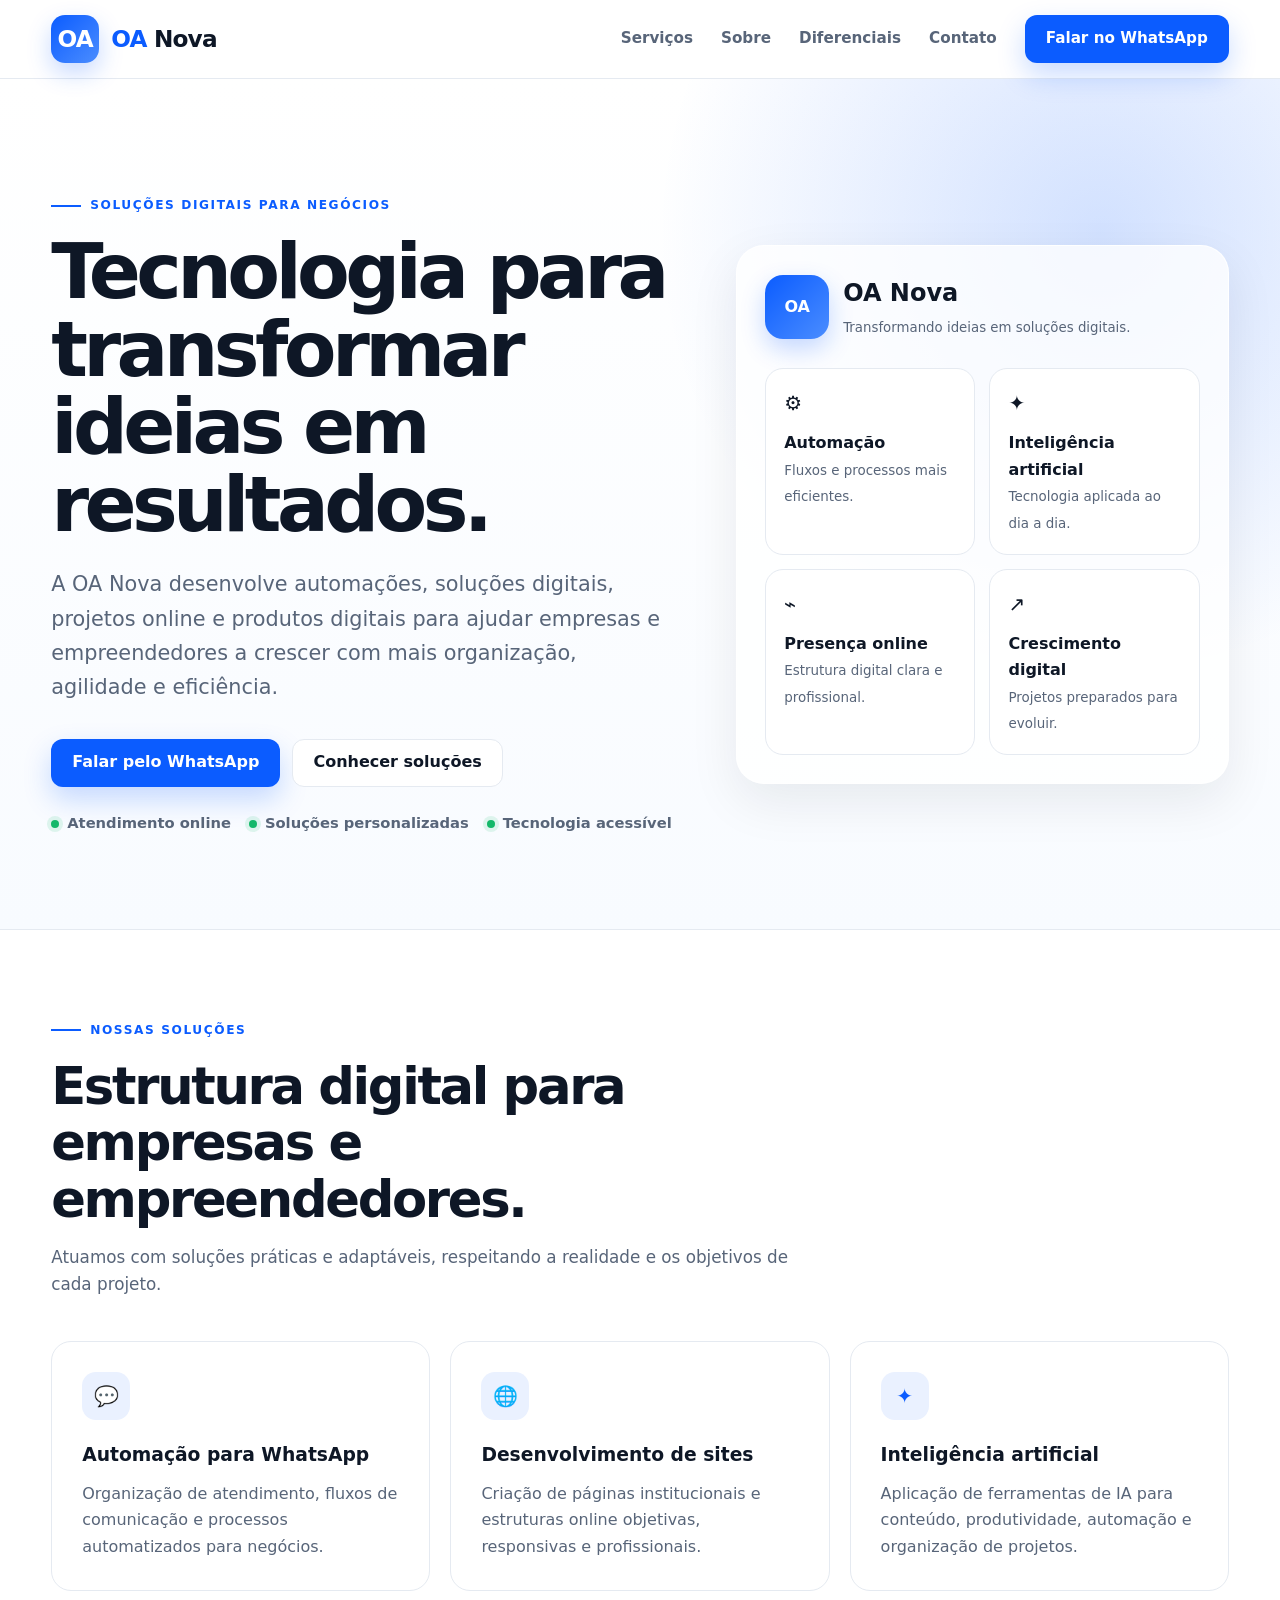
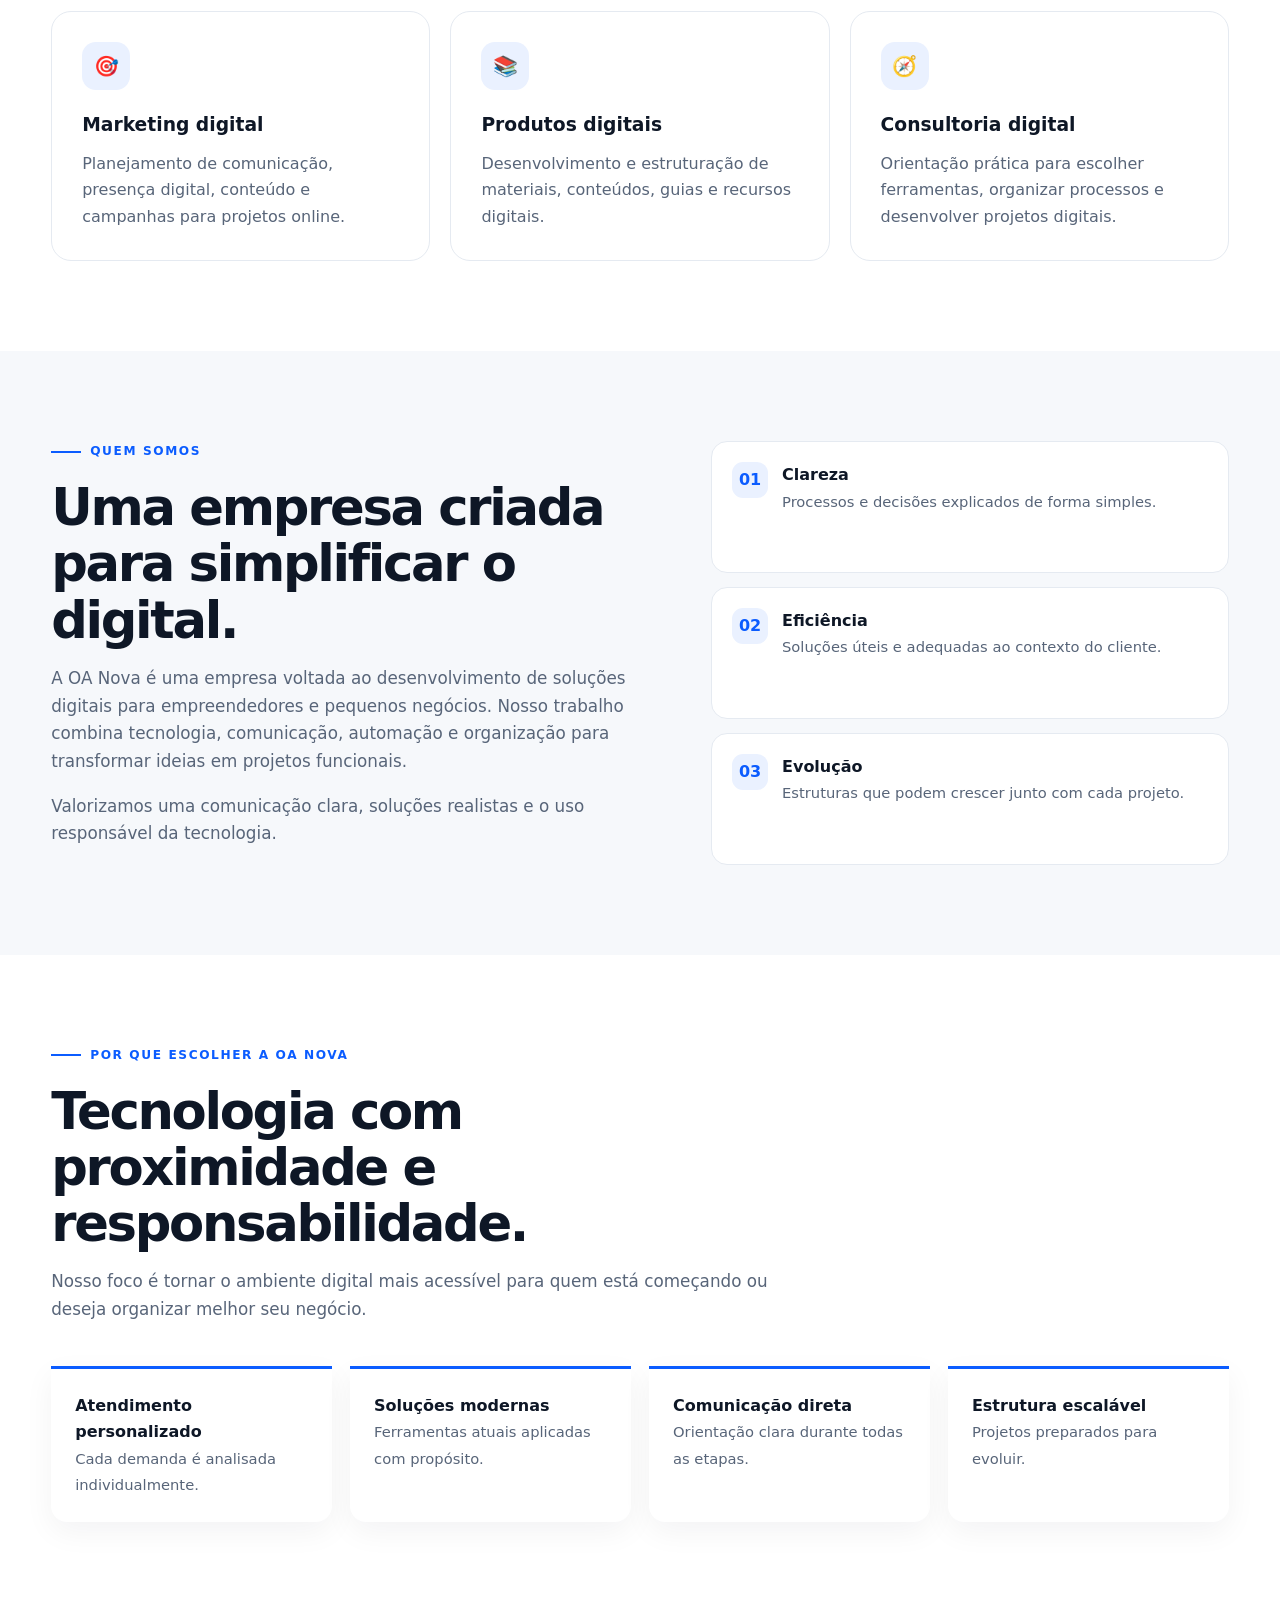
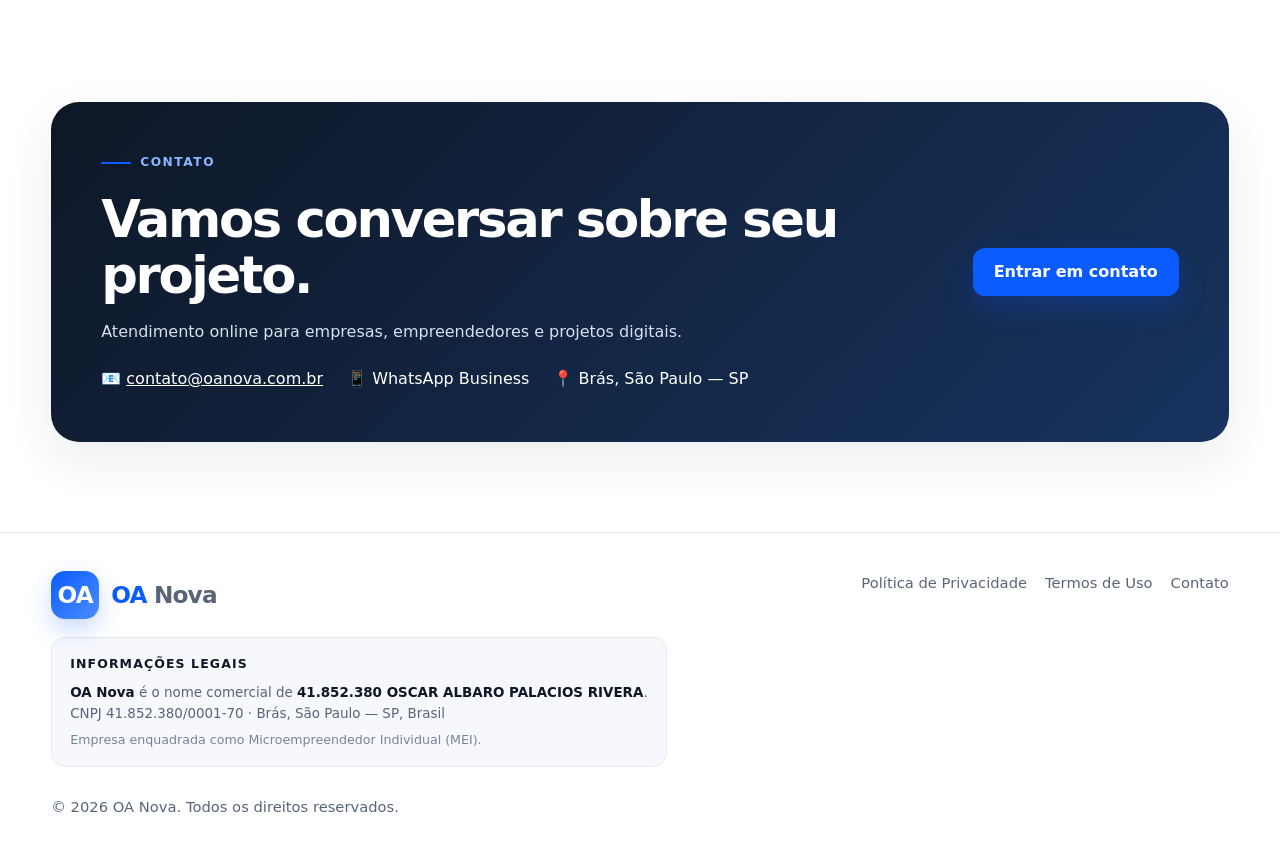
==== index.html @ fd8dcbb2 "Atualização do site OA Nova v2.1" ====
<!DOCTYPE html>
<html lang="pt-BR">
<head>
<meta charset="UTF-8">
<meta name="viewport" content="width=device-width, initial-scale=1.0">
<meta name="description" content="OA Nova — automação, inteligência artificial, marketing e soluções digitais para empresas e empreendedores.">
<title>OA Nova | Soluções Digitais</title>
<style>
:root{--blue:#0b5cff;--blue2:#4b8dff;--ink:#0e1726;--muted:#586579;--line:#e5eaf1;--soft:#f6f8fb;--white:#fff;--max:1180px;--shadow:0 18px 50px rgba(14,23,38,.08)}
*{box-sizing:border-box}html{scroll-behavior:smooth}body{margin:0;font-family:Inter,system-ui,-apple-system,"Segoe UI",sans-serif;color:var(--ink);line-height:1.65;background:#fff}a{color:inherit}.container{width:min(92%,var(--max));margin:auto}
header{position:sticky;top:0;z-index:50;background:rgba(255,255,255,.94);backdrop-filter:blur(14px);border-bottom:1px solid var(--line)}nav{min-height:78px;display:flex;align-items:center;justify-content:space-between;gap:24px}
.brand{display:flex;align-items:center;gap:12px;text-decoration:none;font-weight:850;font-size:1.45rem;letter-spacing:-.035em}.mark{width:48px;height:48px;border-radius:14px;display:grid;place-items:center;background:linear-gradient(135deg,var(--blue),var(--blue2));color:#fff;font-weight:900;box-shadow:0 10px 24px rgba(11,92,255,.23)}.brand b{color:var(--blue)}
.nav{display:flex;align-items:center;gap:28px}.nav a{text-decoration:none;color:var(--muted);font-weight:700;font-size:.95rem}.nav a:hover{color:var(--blue)}
.btn{display:inline-flex;align-items:center;justify-content:center;min-height:48px;padding:0 20px;border-radius:12px;text-decoration:none;font-weight:800;transition:.2s;border:1px solid transparent}.primary{background:var(--blue);color:#fff!important;box-shadow:0 12px 28px rgba(11,92,255,.22)}.primary:hover{transform:translateY(-2px);background:#073b9a}.secondary{border-color:var(--line);background:#fff}.secondary:hover{transform:translateY(-2px);box-shadow:0 10px 25px rgba(14,23,38,.06)}
.hero{padding:116px 0 94px;background:radial-gradient(circle at 86% 18%,rgba(11,92,255,.18),transparent 34%),linear-gradient(180deg,#fff,#f8fbff);border-bottom:1px solid var(--line)}.hero-grid{display:grid;grid-template-columns:1.12fr .88fr;gap:58px;align-items:center}.eyebrow{color:var(--blue);font-weight:900;text-transform:uppercase;letter-spacing:.13em;font-size:.76rem;margin-bottom:18px}.eyebrow:before{content:"";display:inline-block;width:30px;height:2px;background:var(--blue);vertical-align:middle;margin-right:9px}
h1{font-size:clamp(2.8rem,6vw,5.25rem);line-height:1.01;letter-spacing:-.06em;margin:0 0 24px}.lead{font-size:clamp(1.08rem,2vw,1.3rem);color:var(--muted);margin:0 0 34px}.actions{display:flex;gap:12px;flex-wrap:wrap}.trust{display:flex;gap:18px;flex-wrap:wrap;margin-top:24px;color:var(--muted);font-weight:700;font-size:.92rem}.trust span:before{content:"";display:inline-block;width:8px;height:8px;border-radius:50%;background:#14b86a;margin-right:8px;box-shadow:0 0 0 4px rgba(20,184,106,.12)}
.panel{border:1px solid rgba(255,255,255,.9);border-radius:28px;padding:28px;background:rgba(255,255,255,.78);box-shadow:var(--shadow)}.panel-head{display:flex;align-items:center;gap:14px;margin-bottom:28px}.panel-head .mark{width:64px;height:64px;border-radius:18px}.panel-head strong{font-size:1.5rem;display:block}.panel-head small{color:var(--muted)}.mini{display:grid;grid-template-columns:1fr 1fr;gap:14px}.mini div{border:1px solid var(--line);border-radius:18px;padding:18px;background:#fff}.mini i{font-style:normal;font-size:1.25rem}.mini strong{display:block;margin-top:10px}.mini span{color:var(--muted);font-size:.84rem}
section{padding:90px 0}.soft{background:var(--soft)}.section-head{max-width:760px;margin-bottom:42px}h2{font-size:clamp(2.1rem,4vw,3.25rem);line-height:1.1;letter-spacing:-.045em;margin:0 0 16px}.section-head p,.copy p{color:var(--muted);font-size:1.05rem}
.grid{display:grid;grid-template-columns:repeat(3,1fr);gap:20px}.card{padding:30px;border:1px solid var(--line);border-radius:20px;background:#fff;transition:.25s;min-height:225px}.card:hover{transform:translateY(-5px);box-shadow:var(--shadow)}.icon{width:48px;height:48px;border-radius:14px;display:grid;place-items:center;background:#eaf1ff;color:var(--blue);font-size:1.25rem;margin-bottom:20px}.card h3{margin:0 0 10px}.card p{margin:0;color:var(--muted)}
.about{display:grid;grid-template-columns:1.08fr .92fr;gap:52px}.values{display:grid;gap:14px}.value{display:flex;gap:14px;padding:20px;border:1px solid var(--line);border-radius:16px;background:#fff}.num{width:36px;height:36px;display:grid;place-items:center;border-radius:11px;background:#eaf1ff;color:var(--blue);font-weight:900}.value span{color:var(--muted);font-size:.92rem}
.why{display:grid;grid-template-columns:repeat(4,1fr);gap:18px}.why div{border-top:3px solid var(--blue);padding:24px;background:#fff;border-radius:0 0 16px 16px;box-shadow:0 10px 30px rgba(14,23,38,.05)}.why span{color:var(--muted);font-size:.92rem}
.contact{background:linear-gradient(135deg,#0e1726,#17335f);color:#fff;border-radius:28px;padding:50px;display:grid;grid-template-columns:1fr auto;gap:28px;align-items:center;box-shadow:var(--shadow)}.contact p{color:#d7e0ee}.meta{display:flex;gap:16px 24px;flex-wrap:wrap;margin-top:20px}.meta a{color:#fff}
footer{border-top:1px solid var(--line);padding:38px 0;color:var(--muted);font-size:.92rem}.foot{display:flex;justify-content:space-between;gap:28px}.legal-card{margin-top:18px;padding:16px 18px;border:1px solid var(--line);border-radius:14px;background:var(--soft);max-width:620px}.legal-title{display:block;color:var(--ink);font-size:.78rem;font-weight:900;text-transform:uppercase;letter-spacing:.09em;margin-bottom:7px}.legal-line{color:var(--muted);font-size:.84rem;line-height:1.6}.legal-line strong{color:var(--ink);font-weight:750}.legal-note{display:block;margin-top:5px;color:#778397;font-size:.79rem}.links{display:flex;gap:18px;flex-wrap:wrap}.links a{text-decoration:none}.links a:hover{color:var(--blue)}
@media(max-width:980px){.hero-grid,.about,.contact{grid-template-columns:1fr}.grid{grid-template-columns:repeat(2,1fr)}.why{grid-template-columns:repeat(2,1fr)}}@media(max-width:720px){nav{min-height:70px}.brand{font-size:1.25rem}.mark{width:43px;height:43px}.nav a:not(.btn){display:none}.hero{padding:84px 0 68px}.grid,.why,.mini{grid-template-columns:1fr}.contact{padding:34px 24px}.contact .btn{width:100%}.foot{flex-direction:column}section{padding:70px 0}}
</style>
</head>
<body>
<header><div class="container"><nav>
<a class="brand" href="#inicio"><span class="mark">OA</span><span><b>OA</b> Nova</span></a>
<div class="nav"><a href="#servicos">Serviços</a><a href="#sobre">Sobre</a><a href="#diferenciais">Diferenciais</a><a href="#contato">Contato</a><a class="btn primary" href="https://wa.me/5511958329165" target="_blank">Falar no WhatsApp</a></div>
</nav></div></header>
<main>
<section class="hero" id="inicio"><div class="container hero-grid">
<div><div class="eyebrow">Soluções digitais para negócios</div><h1>Tecnologia para transformar ideias em resultados.</h1><p class="lead">A OA Nova desenvolve automações, soluções digitais, projetos online e produtos digitais para ajudar empresas e empreendedores a crescer com mais organização, agilidade e eficiência.</p><div class="actions"><a class="btn primary" href="https://wa.me/5511958329165" target="_blank">Falar pelo WhatsApp</a><a class="btn secondary" href="#servicos">Conhecer soluções</a></div><div class="trust"><span>Atendimento online</span><span>Soluções personalizadas</span><span>Tecnologia acessível</span></div></div>
<aside class="panel"><div class="panel-head"><span class="mark">OA</span><div><strong>OA Nova</strong><small>Transformando ideias em soluções digitais.</small></div></div><div class="mini"><div><i>⚙</i><strong>Automação</strong><span>Fluxos e processos mais eficientes.</span></div><div><i>✦</i><strong>Inteligência artificial</strong><span>Tecnologia aplicada ao dia a dia.</span></div><div><i>⌁</i><strong>Presença online</strong><span>Estrutura digital clara e profissional.</span></div><div><i>↗</i><strong>Crescimento digital</strong><span>Projetos preparados para evoluir.</span></div></div></aside>
</div></section>
<section id="servicos"><div class="container"><div class="section-head"><div class="eyebrow">Nossas soluções</div><h2>Estrutura digital para empresas e empreendedores.</h2><p>Atuamos com soluções práticas e adaptáveis, respeitando a realidade e os objetivos de cada projeto.</p></div><div class="grid">
<article class="card"><div class="icon">💬</div><h3>Automação para WhatsApp</h3><p>Organização de atendimento, fluxos de comunicação e processos automatizados para negócios.</p></article>
<article class="card"><div class="icon">🌐</div><h3>Desenvolvimento de sites</h3><p>Criação de páginas institucionais e estruturas online objetivas, responsivas e profissionais.</p></article>
<article class="card"><div class="icon">✦</div><h3>Inteligência artificial</h3><p>Aplicação de ferramentas de IA para conteúdo, produtividade, automação e organização de projetos.</p></article>
<article class="card"><div class="icon">🎯</div><h3>Marketing digital</h3><p>Planejamento de comunicação, presença digital, conteúdo e campanhas para projetos online.</p></article>
<article class="card"><div class="icon">📚</div><h3>Produtos digitais</h3><p>Desenvolvimento e estruturação de materiais, conteúdos, guias e recursos digitais.</p></article>
<article class="card"><div class="icon">🧭</div><h3>Consultoria digital</h3><p>Orientação prática para escolher ferramentas, organizar processos e desenvolver projetos digitais.</p></article>
</div></div></section>
<section class="soft" id="sobre"><div class="container about"><div class="copy"><div class="eyebrow">Quem somos</div><h2>Uma empresa criada para simplificar o digital.</h2><p>A OA Nova é uma empresa voltada ao desenvolvimento de soluções digitais para empreendedores e pequenos negócios. Nosso trabalho combina tecnologia, comunicação, automação e organização para transformar ideias em projetos funcionais.</p><p>Valorizamos uma comunicação clara, soluções realistas e o uso responsável da tecnologia.</p></div><div class="values"><div class="value"><div class="num">01</div><div><strong>Clareza</strong><br><span>Processos e decisões explicados de forma simples.</span></div></div><div class="value"><div class="num">02</div><div><strong>Eficiência</strong><br><span>Soluções úteis e adequadas ao contexto do cliente.</span></div></div><div class="value"><div class="num">03</div><div><strong>Evolução</strong><br><span>Estruturas que podem crescer junto com cada projeto.</span></div></div></div></div></section>
<section id="diferenciais"><div class="container"><div class="section-head"><div class="eyebrow">Por que escolher a OA Nova</div><h2>Tecnologia com proximidade e responsabilidade.</h2><p>Nosso foco é tornar o ambiente digital mais acessível para quem está começando ou deseja organizar melhor seu negócio.</p></div><div class="why"><div><strong>Atendimento personalizado</strong><br><span>Cada demanda é analisada individualmente.</span></div><div><strong>Soluções modernas</strong><br><span>Ferramentas atuais aplicadas com propósito.</span></div><div><strong>Comunicação direta</strong><br><span>Orientação clara durante todas as etapas.</span></div><div><strong>Estrutura escalável</strong><br><span>Projetos preparados para evoluir.</span></div></div></div></section>
<section id="contato"><div class="container"><div class="contact"><div><div class="eyebrow" style="color:#8bb6ff">Contato</div><h2>Vamos conversar sobre seu projeto.</h2><p>Atendimento online para empresas, empreendedores e projetos digitais.</p><div class="meta"><span>📧 <a href="mailto:contato@oanova.com.br">contato@oanova.com.br</a></span><span>📱 WhatsApp Business</span><span>📍 Brás, São Paulo — SP</span></div></div><a class="btn primary" href="https://wa.me/5511958329165" target="_blank">Entrar em contato</a></div></div></section>
</main>
<footer><div class="container"><div class="foot"><div><div class="brand"><span class="mark">OA</span><span><b>OA</b> Nova</span></div><div class="legal-card" aria-label="Informações legais da empresa">
<span class="legal-title">Informações legais</span>
<div class="legal-line"><strong>OA Nova</strong> é o nome comercial de <strong>41.852.380 OSCAR ALBARO PALACIOS RIVERA</strong>.</div>
<div class="legal-line">CNPJ 41.852.380/0001-70 · Brás, São Paulo — SP, Brasil</div>
<span class="legal-note">Empresa enquadrada como Microempreendedor Individual (MEI).</span>
</div></div><div class="links"><a href="privacidade.html">Política de Privacidade</a><a href="termos.html">Termos de Uso</a><a href="mailto:contato@oanova.com.br">Contato</a></div></div><p style="margin:28px 0 0">© <span id="year"></span> OA Nova. Todos os direitos reservados.</p></div></footer>
<script>document.getElementById('year').textContent=new Date().getFullYear();</script>
</body></html>
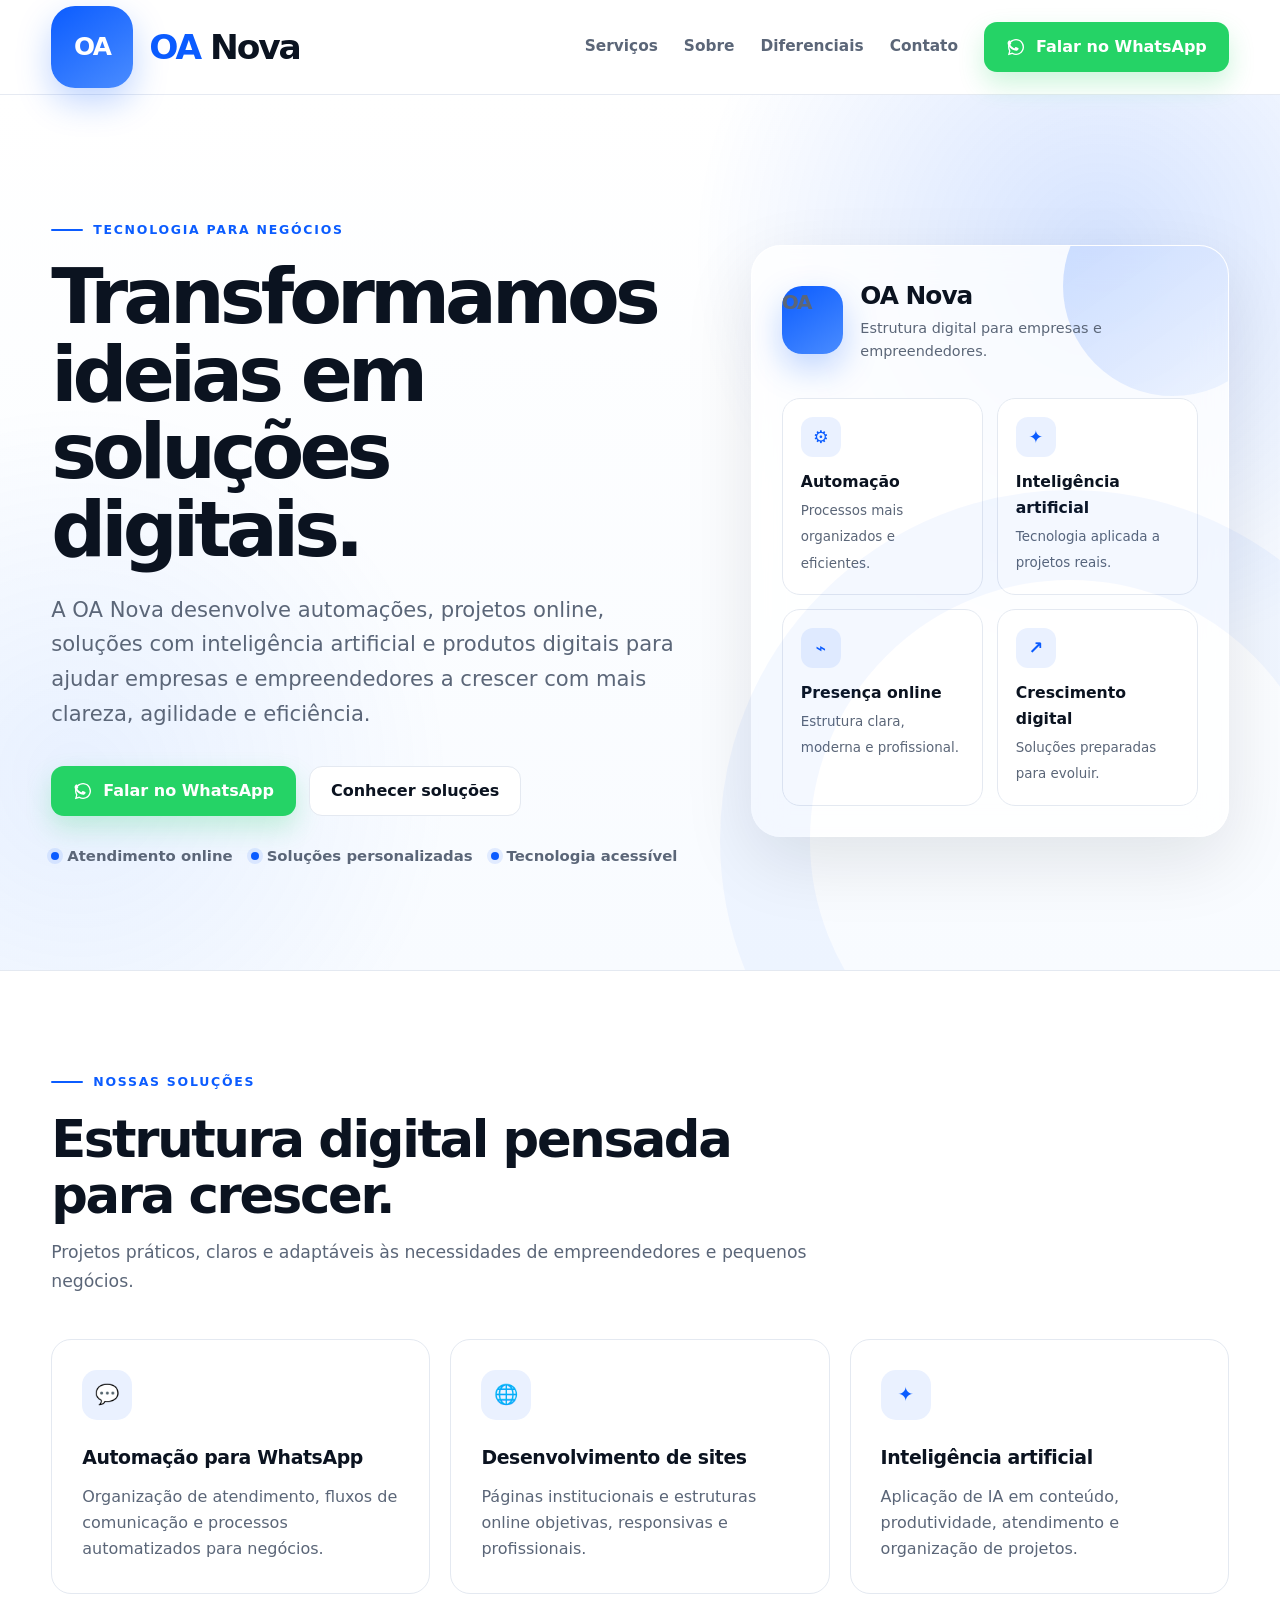
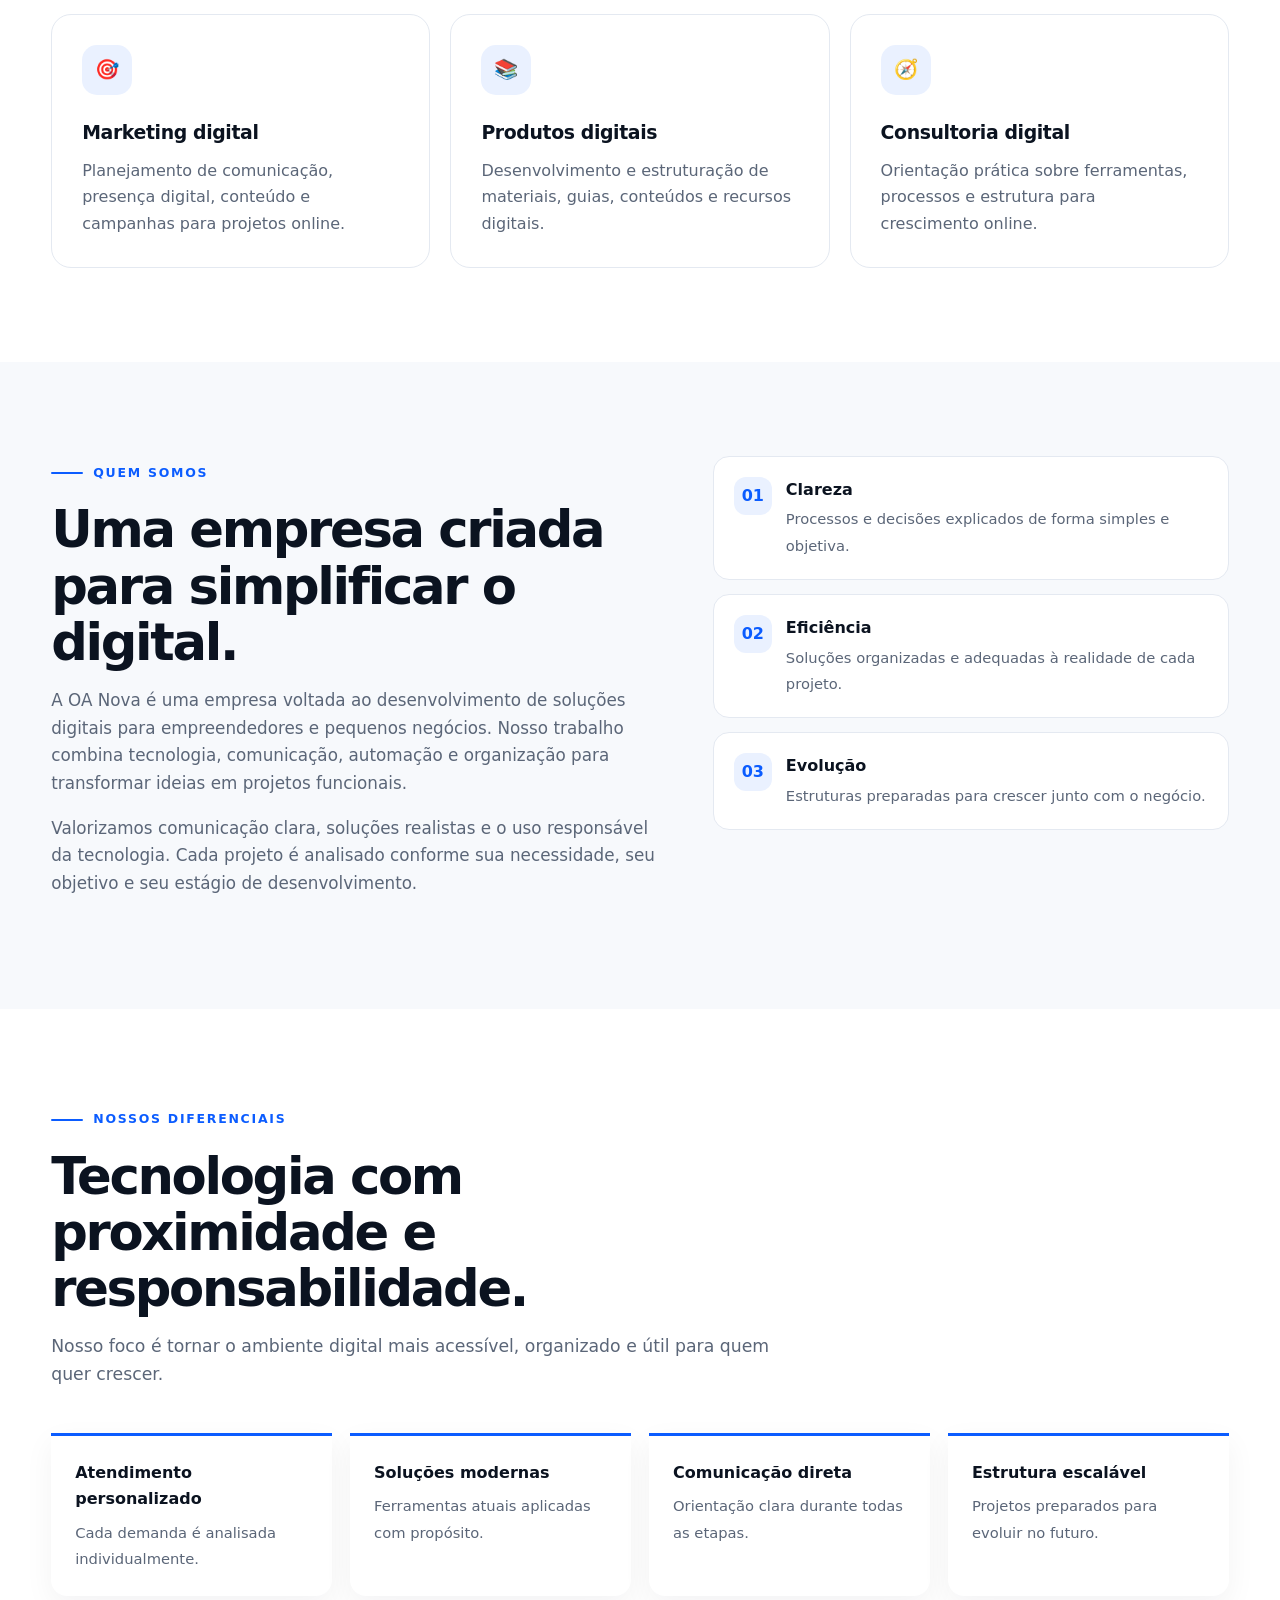
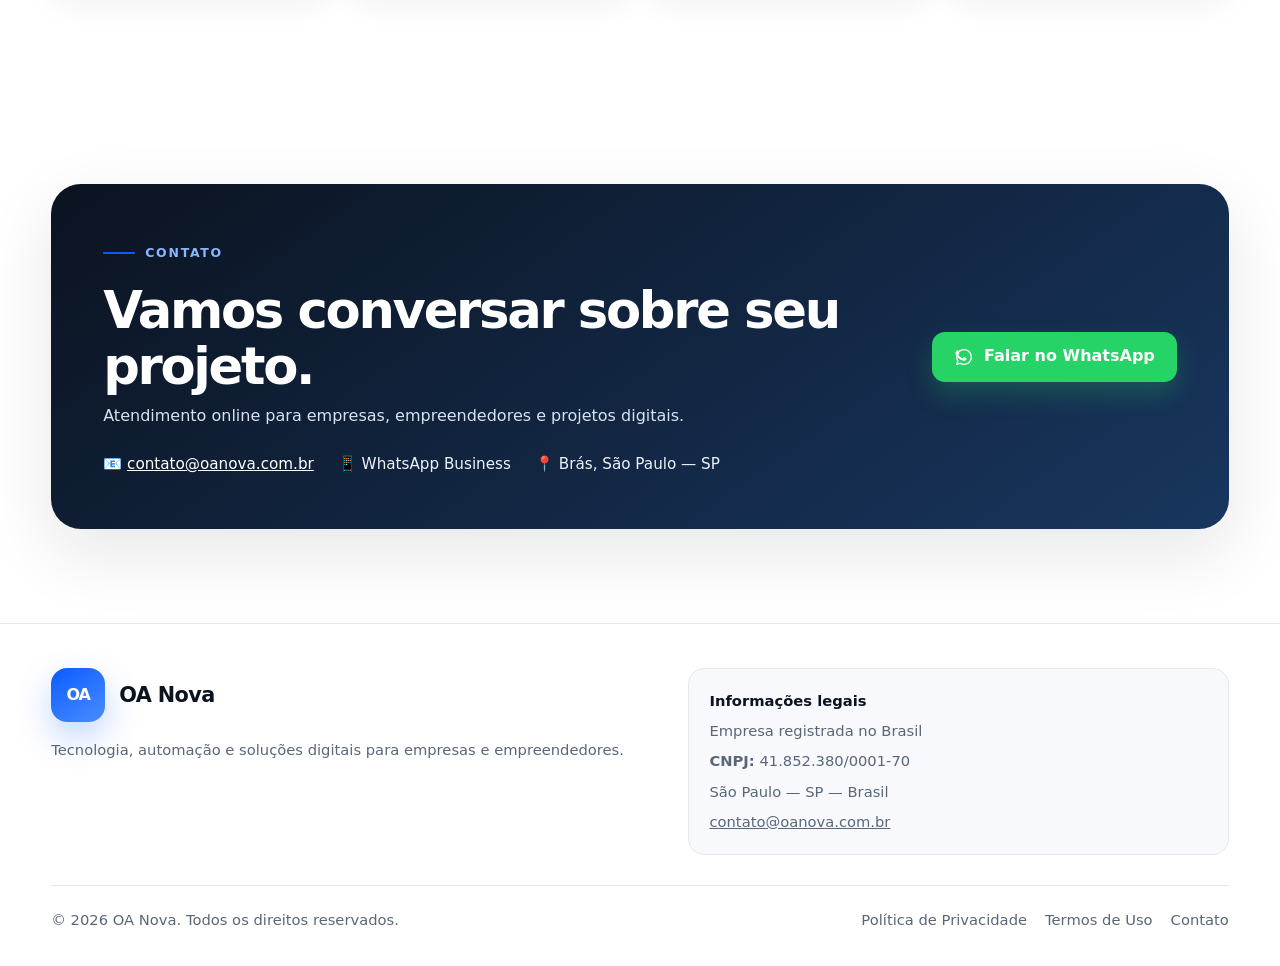
==== commit 3ff2603e: "Atualização OA Nova site v3.1" ====
--- a/index.html
+++ b/index.html
@@ -1,56 +1,858 @@
 <!DOCTYPE html>
 <html lang="pt-BR">
 <head>
-<meta charset="UTF-8">
-<meta name="viewport" content="width=device-width, initial-scale=1.0">
-<meta name="description" content="OA Nova — automação, inteligência artificial, marketing e soluções digitais para empresas e empreendedores.">
-<title>OA Nova | Soluções Digitais</title>
-<style>
-:root{--blue:#0b5cff;--blue2:#4b8dff;--ink:#0e1726;--muted:#586579;--line:#e5eaf1;--soft:#f6f8fb;--white:#fff;--max:1180px;--shadow:0 18px 50px rgba(14,23,38,.08)}
-*{box-sizing:border-box}html{scroll-behavior:smooth}body{margin:0;font-family:Inter,system-ui,-apple-system,"Segoe UI",sans-serif;color:var(--ink);line-height:1.65;background:#fff}a{color:inherit}.container{width:min(92%,var(--max));margin:auto}
-header{position:sticky;top:0;z-index:50;background:rgba(255,255,255,.94);backdrop-filter:blur(14px);border-bottom:1px solid var(--line)}nav{min-height:78px;display:flex;align-items:center;justify-content:space-between;gap:24px}
-.brand{display:flex;align-items:center;gap:12px;text-decoration:none;font-weight:850;font-size:1.45rem;letter-spacing:-.035em}.mark{width:48px;height:48px;border-radius:14px;display:grid;place-items:center;background:linear-gradient(135deg,var(--blue),var(--blue2));color:#fff;font-weight:900;box-shadow:0 10px 24px rgba(11,92,255,.23)}.brand b{color:var(--blue)}
-.nav{display:flex;align-items:center;gap:28px}.nav a{text-decoration:none;color:var(--muted);font-weight:700;font-size:.95rem}.nav a:hover{color:var(--blue)}
-.btn{display:inline-flex;align-items:center;justify-content:center;min-height:48px;padding:0 20px;border-radius:12px;text-decoration:none;font-weight:800;transition:.2s;border:1px solid transparent}.primary{background:var(--blue);color:#fff!important;box-shadow:0 12px 28px rgba(11,92,255,.22)}.primary:hover{transform:translateY(-2px);background:#073b9a}.secondary{border-color:var(--line);background:#fff}.secondary:hover{transform:translateY(-2px);box-shadow:0 10px 25px rgba(14,23,38,.06)}
-.hero{padding:116px 0 94px;background:radial-gradient(circle at 86% 18%,rgba(11,92,255,.18),transparent 34%),linear-gradient(180deg,#fff,#f8fbff);border-bottom:1px solid var(--line)}.hero-grid{display:grid;grid-template-columns:1.12fr .88fr;gap:58px;align-items:center}.eyebrow{color:var(--blue);font-weight:900;text-transform:uppercase;letter-spacing:.13em;font-size:.76rem;margin-bottom:18px}.eyebrow:before{content:"";display:inline-block;width:30px;height:2px;background:var(--blue);vertical-align:middle;margin-right:9px}
-h1{font-size:clamp(2.8rem,6vw,5.25rem);line-height:1.01;letter-spacing:-.06em;margin:0 0 24px}.lead{font-size:clamp(1.08rem,2vw,1.3rem);color:var(--muted);margin:0 0 34px}.actions{display:flex;gap:12px;flex-wrap:wrap}.trust{display:flex;gap:18px;flex-wrap:wrap;margin-top:24px;color:var(--muted);font-weight:700;font-size:.92rem}.trust span:before{content:"";display:inline-block;width:8px;height:8px;border-radius:50%;background:#14b86a;margin-right:8px;box-shadow:0 0 0 4px rgba(20,184,106,.12)}
-.panel{border:1px solid rgba(255,255,255,.9);border-radius:28px;padding:28px;background:rgba(255,255,255,.78);box-shadow:var(--shadow)}.panel-head{display:flex;align-items:center;gap:14px;margin-bottom:28px}.panel-head .mark{width:64px;height:64px;border-radius:18px}.panel-head strong{font-size:1.5rem;display:block}.panel-head small{color:var(--muted)}.mini{display:grid;grid-template-columns:1fr 1fr;gap:14px}.mini div{border:1px solid var(--line);border-radius:18px;padding:18px;background:#fff}.mini i{font-style:normal;font-size:1.25rem}.mini strong{display:block;margin-top:10px}.mini span{color:var(--muted);font-size:.84rem}
-section{padding:90px 0}.soft{background:var(--soft)}.section-head{max-width:760px;margin-bottom:42px}h2{font-size:clamp(2.1rem,4vw,3.25rem);line-height:1.1;letter-spacing:-.045em;margin:0 0 16px}.section-head p,.copy p{color:var(--muted);font-size:1.05rem}
-.grid{display:grid;grid-template-columns:repeat(3,1fr);gap:20px}.card{padding:30px;border:1px solid var(--line);border-radius:20px;background:#fff;transition:.25s;min-height:225px}.card:hover{transform:translateY(-5px);box-shadow:var(--shadow)}.icon{width:48px;height:48px;border-radius:14px;display:grid;place-items:center;background:#eaf1ff;color:var(--blue);font-size:1.25rem;margin-bottom:20px}.card h3{margin:0 0 10px}.card p{margin:0;color:var(--muted)}
-.about{display:grid;grid-template-columns:1.08fr .92fr;gap:52px}.values{display:grid;gap:14px}.value{display:flex;gap:14px;padding:20px;border:1px solid var(--line);border-radius:16px;background:#fff}.num{width:36px;height:36px;display:grid;place-items:center;border-radius:11px;background:#eaf1ff;color:var(--blue);font-weight:900}.value span{color:var(--muted);font-size:.92rem}
-.why{display:grid;grid-template-columns:repeat(4,1fr);gap:18px}.why div{border-top:3px solid var(--blue);padding:24px;background:#fff;border-radius:0 0 16px 16px;box-shadow:0 10px 30px rgba(14,23,38,.05)}.why span{color:var(--muted);font-size:.92rem}
-.contact{background:linear-gradient(135deg,#0e1726,#17335f);color:#fff;border-radius:28px;padding:50px;display:grid;grid-template-columns:1fr auto;gap:28px;align-items:center;box-shadow:var(--shadow)}.contact p{color:#d7e0ee}.meta{display:flex;gap:16px 24px;flex-wrap:wrap;margin-top:20px}.meta a{color:#fff}
-footer{border-top:1px solid var(--line);padding:38px 0;color:var(--muted);font-size:.92rem}.foot{display:flex;justify-content:space-between;gap:28px}.legal-card{margin-top:18px;padding:16px 18px;border:1px solid var(--line);border-radius:14px;background:var(--soft);max-width:620px}.legal-title{display:block;color:var(--ink);font-size:.78rem;font-weight:900;text-transform:uppercase;letter-spacing:.09em;margin-bottom:7px}.legal-line{color:var(--muted);font-size:.84rem;line-height:1.6}.legal-line strong{color:var(--ink);font-weight:750}.legal-note{display:block;margin-top:5px;color:#778397;font-size:.79rem}.links{display:flex;gap:18px;flex-wrap:wrap}.links a{text-decoration:none}.links a:hover{color:var(--blue)}
-@media(max-width:980px){.hero-grid,.about,.contact{grid-template-columns:1fr}.grid{grid-template-columns:repeat(2,1fr)}.why{grid-template-columns:repeat(2,1fr)}}@media(max-width:720px){nav{min-height:70px}.brand{font-size:1.25rem}.mark{width:43px;height:43px}.nav a:not(.btn){display:none}.hero{padding:84px 0 68px}.grid,.why,.mini{grid-template-columns:1fr}.contact{padding:34px 24px}.contact .btn{width:100%}.foot{flex-direction:column}section{padding:70px 0}}
-</style>
+  <meta charset="UTF-8">
+  <meta name="viewport" content="width=device-width, initial-scale=1.0">
+  <meta name="description" content="OA Nova — tecnologia, automação, inteligência artificial e soluções digitais para empresas e empreendedores.">
+  <meta name="robots" content="index, follow">
+  <meta name="theme-color" content="#0B5CFF">
+  <meta property="og:title" content="OA Nova | Soluções Digitais">
+  <meta property="og:description" content="Tecnologia para transformar ideias em resultados.">
+  <meta property="og:type" content="website">
+  <meta property="og:url" content="https://oanova.com.br">
+  <title>OA Nova | Tecnologia para impulsionar negócios</title>
+
+  <style>
+    :root{
+      --blue:#0B5CFF;
+      --blue-700:#0744BD;
+      --blue-100:#EAF1FF;
+      --ink:#0B1320;
+      --muted:#5B6678;
+      --line:#E4E9F1;
+      --soft:#F7F9FC;
+      --white:#FFFFFF;
+      --wa:#25D366;
+      --wa-dark:#1DA851;
+      --shadow:0 24px 70px rgba(11,19,32,.10);
+      --max:1180px;
+      --radius-lg:24px;
+      --radius-md:16px;
+    }
+
+    *{box-sizing:border-box}
+    html{scroll-behavior:smooth}
+    body{
+      margin:0;
+      font-family:Inter,ui-sans-serif,system-ui,-apple-system,BlinkMacSystemFont,"Segoe UI",sans-serif;
+      color:var(--ink);
+      background:#fff;
+      line-height:1.65;
+      -webkit-font-smoothing:antialiased;
+      text-rendering:optimizeLegibility;
+    }
+
+    a{color:inherit}
+    .container{width:min(92%,var(--max));margin:0 auto}
+
+    header{
+      position:sticky;
+      top:0;
+      z-index:50;
+      background:rgba(255,255,255,.94);
+      backdrop-filter:blur(16px);
+      border-bottom:1px solid rgba(228,233,241,.92);
+    }
+
+    nav{
+      min-height:94px;
+      display:flex;
+      align-items:center;
+      justify-content:space-between;
+      gap:28px;
+    }
+
+    .brand{
+      display:inline-flex;
+      align-items:center;
+      gap:16px;
+      text-decoration:none;
+      min-width:max-content;
+    }
+
+    .brand-mark{
+      width:82px;
+      height:82px;
+      border-radius:24px;
+      display:grid;
+      place-items:center;
+      background:linear-gradient(145deg,var(--blue),#4A8CFF);
+      color:#fff;
+      font-weight:900;
+      font-size:1.55rem;
+      letter-spacing:-.06em;
+      box-shadow:0 14px 34px rgba(11,92,255,.26);
+    }
+
+    .brand-word{
+      font-size:2.15rem;
+      font-weight:900;
+      letter-spacing:-.06em;
+      line-height:1;
+    }
+
+    .brand-word span:first-child{color:var(--blue)}
+    .brand-word span:last-child{color:var(--ink)}
+
+    .nav-links{
+      display:flex;
+      align-items:center;
+      gap:26px;
+    }
+
+    .nav-links>a:not(.button){
+      text-decoration:none;
+      color:var(--muted);
+      font-size:.96rem;
+      font-weight:750;
+      transition:.2s ease;
+    }
+
+    .nav-links>a:not(.button):hover{color:var(--blue)}
+
+    .button{
+      display:inline-flex;
+      align-items:center;
+      justify-content:center;
+      gap:10px;
+      min-height:50px;
+      padding:0 21px;
+      border-radius:13px;
+      text-decoration:none;
+      font-weight:850;
+      border:1px solid transparent;
+      transition:.22s ease;
+      cursor:pointer;
+    }
+
+    .button-primary{
+      background:var(--blue);
+      color:#fff;
+      box-shadow:0 12px 28px rgba(11,92,255,.21);
+    }
+
+    .button-primary:hover{
+      background:var(--blue-700);
+      transform:translateY(-2px);
+    }
+
+    .button-secondary{
+      background:#fff;
+      color:var(--ink);
+      border-color:var(--line);
+    }
+
+    .button-secondary:hover{
+      transform:translateY(-2px);
+      border-color:#BFC9D8;
+      box-shadow:0 10px 24px rgba(11,19,32,.06);
+    }
+
+    .button-whatsapp{
+      background:var(--wa);
+      color:#fff !important;
+      box-shadow:0 12px 26px rgba(37,211,102,.23);
+    }
+
+    .button-whatsapp:hover{
+      background:var(--wa-dark);
+      transform:translateY(-2px);
+    }
+
+    .wa-icon{
+      width:20px;
+      height:20px;
+      fill:currentColor;
+      flex:0 0 auto;
+    }
+
+    .hero{
+      position:relative;
+      overflow:hidden;
+      padding:118px 0 102px;
+      background:
+        radial-gradient(circle at 86% 18%,rgba(11,92,255,.17),transparent 31%),
+        radial-gradient(circle at 6% 78%,rgba(74,140,255,.10),transparent 27%),
+        linear-gradient(180deg,#fff 0%,#F8FBFF 100%);
+      border-bottom:1px solid var(--line);
+    }
+
+    .hero::after{
+      content:"";
+      position:absolute;
+      right:-140px;
+      bottom:-220px;
+      width:520px;
+      height:520px;
+      border-radius:50%;
+      border:90px solid rgba(11,92,255,.045);
+    }
+
+    .hero-grid{
+      display:grid;
+      grid-template-columns:1.14fr .86fr;
+      align-items:center;
+      gap:66px;
+    }
+
+    .eyebrow{
+      display:inline-flex;
+      align-items:center;
+      gap:10px;
+      color:var(--blue);
+      font-size:.78rem;
+      font-weight:900;
+      letter-spacing:.14em;
+      text-transform:uppercase;
+      margin-bottom:18px;
+    }
+
+    .eyebrow::before{
+      content:"";
+      width:32px;
+      height:2px;
+      border-radius:999px;
+      background:var(--blue);
+    }
+
+    h1{
+      margin:0 0 24px;
+      font-size:clamp(3rem,6vw,5.5rem);
+      line-height:1.01;
+      letter-spacing:-.064em;
+      max-width:820px;
+    }
+
+    .lead{
+      margin:0 0 34px;
+      max-width:760px;
+      color:var(--muted);
+      font-size:clamp(1.1rem,2vw,1.32rem);
+    }
+
+    .hero-actions{
+      display:flex;
+      flex-wrap:wrap;
+      gap:13px;
+      margin-bottom:28px;
+    }
+
+    .trust-line{
+      display:flex;
+      flex-wrap:wrap;
+      gap:18px;
+      color:var(--muted);
+      font-size:.93rem;
+      font-weight:700;
+    }
+
+    .trust-line span{
+      display:inline-flex;
+      align-items:center;
+      gap:8px;
+    }
+
+    .trust-dot{
+      width:8px;
+      height:8px;
+      border-radius:50%;
+      background:var(--blue);
+      box-shadow:0 0 0 4px rgba(11,92,255,.10);
+    }
+
+    .hero-panel{
+      position:relative;
+      border:1px solid rgba(255,255,255,.94);
+      border-radius:30px;
+      background:rgba(255,255,255,.78);
+      backdrop-filter:blur(16px);
+      box-shadow:var(--shadow);
+      padding:30px;
+      overflow:hidden;
+    }
+
+    .hero-panel::before{
+      content:"";
+      position:absolute;
+      width:220px;
+      height:220px;
+      border-radius:50%;
+      top:-70px;
+      right:-55px;
+      background:linear-gradient(145deg,rgba(11,92,255,.22),rgba(74,140,255,.05));
+    }
+
+    .panel-top{
+      position:relative;
+      display:flex;
+      align-items:center;
+      gap:17px;
+      margin-bottom:34px;
+    }
+
+    .panel-top .brand-mark{
+      width:68px;
+      height:68px;
+      border-radius:20px;
+      font-size:1.25rem;
+    }
+
+    .panel-top strong{
+      display:block;
+      font-size:1.55rem;
+      letter-spacing:-.04em;
+    }
+
+    .panel-top span{
+      display:block;
+      color:var(--muted);
+      font-size:.9rem;
+    }
+
+    .mini-grid{
+      position:relative;
+      display:grid;
+      grid-template-columns:1fr 1fr;
+      gap:14px;
+    }
+
+    .mini-card{
+      min-height:118px;
+      border:1px solid var(--line);
+      border-radius:18px;
+      background:#fff;
+      padding:18px;
+    }
+
+    .mini-icon{
+      width:40px;
+      height:40px;
+      border-radius:12px;
+      display:grid;
+      place-items:center;
+      margin-bottom:12px;
+      background:var(--blue-100);
+      color:var(--blue);
+      font-size:1.1rem;
+      font-weight:900;
+    }
+
+    .mini-card strong{
+      display:block;
+      font-size:.98rem;
+      margin-bottom:2px;
+    }
+
+    .mini-card span{
+      color:var(--muted);
+      font-size:.84rem;
+    }
+
+    section{padding:94px 0}
+    .soft-section{background:var(--soft)}
+
+    .section-head{
+      max-width:760px;
+      margin-bottom:44px;
+    }
+
+    h2{
+      margin:0 0 15px;
+      font-size:clamp(2.15rem,4vw,3.3rem);
+      line-height:1.1;
+      letter-spacing:-.045em;
+    }
+
+    .section-head p{
+      margin:0;
+      color:var(--muted);
+      font-size:1.08rem;
+    }
+
+    .services-grid{
+      display:grid;
+      grid-template-columns:repeat(3,1fr);
+      gap:20px;
+    }
+
+    .service-card{
+      min-height:228px;
+      padding:30px;
+      background:#fff;
+      border:1px solid var(--line);
+      border-radius:20px;
+      transition:.25s ease;
+    }
+
+    .service-card:hover{
+      transform:translateY(-5px);
+      border-color:#C7D4E7;
+      box-shadow:var(--shadow);
+    }
+
+    .service-icon{
+      width:50px;
+      height:50px;
+      display:grid;
+      place-items:center;
+      border-radius:15px;
+      background:var(--blue-100);
+      color:var(--blue);
+      margin-bottom:22px;
+      font-size:1.22rem;
+      font-weight:900;
+    }
+
+    .service-card h3{
+      margin:0 0 10px;
+      font-size:1.18rem;
+      letter-spacing:-.02em;
+    }
+
+    .service-card p{margin:0;color:var(--muted)}
+
+    .about-grid{
+      display:grid;
+      grid-template-columns:1.08fr .92fr;
+      align-items:start;
+      gap:56px;
+    }
+
+    .about-copy p{
+      color:var(--muted);
+      font-size:1.05rem;
+    }
+
+    .values{display:grid;gap:14px}
+
+    .value{
+      display:flex;
+      gap:14px;
+      align-items:flex-start;
+      padding:20px;
+      background:#fff;
+      border:1px solid var(--line);
+      border-radius:16px;
+    }
+
+    .value-badge{
+      width:38px;
+      height:38px;
+      flex:0 0 auto;
+      display:grid;
+      place-items:center;
+      border-radius:12px;
+      background:var(--blue-100);
+      color:var(--blue);
+      font-weight:900;
+    }
+
+    .value strong{display:block;margin-bottom:3px}
+    .value span{color:var(--muted);font-size:.92rem}
+
+    .why-grid{
+      display:grid;
+      grid-template-columns:repeat(4,1fr);
+      gap:18px;
+    }
+
+    .why-card{
+      background:#fff;
+      border-radius:0 0 16px 16px;
+      border-top:3px solid var(--blue);
+      padding:24px;
+      box-shadow:0 10px 30px rgba(11,19,32,.05);
+    }
+
+    .why-card strong{display:block;margin-bottom:7px}
+    .why-card span{color:var(--muted);font-size:.92rem}
+
+    .contact-panel{
+      padding:52px;
+      border-radius:30px;
+      background:linear-gradient(145deg,#0B1320,#18365F);
+      color:#fff;
+      display:grid;
+      grid-template-columns:1fr auto;
+      gap:30px;
+      align-items:center;
+      box-shadow:var(--shadow);
+    }
+
+    .contact-panel h2{margin-bottom:9px}
+    .contact-panel p{margin:0;color:#D8E2F0;max-width:680px}
+
+    .contact-meta{
+      margin-top:22px;
+      display:flex;
+      flex-wrap:wrap;
+      gap:16px 24px;
+      color:#EDF2F8;
+      font-size:.95rem;
+    }
+
+    .contact-meta a{color:#fff}
+
+    footer{
+      background:#fff;
+      border-top:1px solid var(--line);
+      padding:44px 0 34px;
+      color:var(--muted);
+      font-size:.92rem;
+    }
+
+    .footer-top{
+      display:grid;
+      grid-template-columns:1.05fr .95fr;
+      gap:40px;
+      align-items:start;
+    }
+
+    .footer-brand{
+      display:flex;
+      align-items:center;
+      gap:14px;
+      margin-bottom:16px;
+    }
+
+    .footer-brand .brand-mark{
+      width:54px;
+      height:54px;
+      border-radius:16px;
+      font-size:1rem;
+    }
+
+    .footer-brand strong{
+      color:var(--ink);
+      font-size:1.3rem;
+      letter-spacing:-.03em;
+    }
+
+    .legal-box{
+      border:1px solid var(--line);
+      border-radius:16px;
+      background:var(--soft);
+      padding:20px;
+    }
+
+    .legal-box strong{
+      display:block;
+      color:var(--ink);
+      margin-bottom:5px;
+    }
+
+    .legal-line{margin-top:6px}
+
+    .footer-links{
+      display:flex;
+      justify-content:flex-end;
+      gap:18px;
+      flex-wrap:wrap;
+    }
+
+    .footer-links a{text-decoration:none}
+    .footer-links a:hover{color:var(--blue)}
+
+    .footer-bottom{
+      margin-top:30px;
+      padding-top:22px;
+      border-top:1px solid var(--line);
+      display:flex;
+      justify-content:space-between;
+      gap:20px;
+      align-items:center;
+    }
+
+    @media (max-width:980px){
+      .hero-grid,.about-grid,.contact-panel,.footer-top{grid-template-columns:1fr}
+      .services-grid{grid-template-columns:repeat(2,1fr)}
+      .why-grid{grid-template-columns:repeat(2,1fr)}
+      .footer-links{justify-content:flex-start}
+    }
+
+    @media (max-width:760px){
+      nav{min-height:78px}
+      .brand-mark{width:58px;height:58px;border-radius:18px;font-size:1.12rem}
+      .brand-word{font-size:1.55rem}
+      .nav-links>a:not(.button){display:none}
+      .nav-links{gap:0}
+      .nav-links .button{min-height:46px;padding:0 15px;font-size:.9rem}
+      .hero{padding:84px 0 70px}
+      .services-grid,.why-grid,.mini-grid{grid-template-columns:1fr}
+      section{padding:72px 0}
+      .contact-panel{padding:34px 24px}
+      .contact-panel .button{width:100%}
+      .footer-bottom{flex-direction:column;align-items:flex-start}
+    }
+  </style>
 </head>
+
 <body>
-<header><div class="container"><nav>
-<a class="brand" href="#inicio"><span class="mark">OA</span><span><b>OA</b> Nova</span></a>
-<div class="nav"><a href="#servicos">Serviços</a><a href="#sobre">Sobre</a><a href="#diferenciais">Diferenciais</a><a href="#contato">Contato</a><a class="btn primary" href="https://wa.me/5511958329165" target="_blank">Falar no WhatsApp</a></div>
-</nav></div></header>
-<main>
-<section class="hero" id="inicio"><div class="container hero-grid">
-<div><div class="eyebrow">Soluções digitais para negócios</div><h1>Tecnologia para transformar ideias em resultados.</h1><p class="lead">A OA Nova desenvolve automações, soluções digitais, projetos online e produtos digitais para ajudar empresas e empreendedores a crescer com mais organização, agilidade e eficiência.</p><div class="actions"><a class="btn primary" href="https://wa.me/5511958329165" target="_blank">Falar pelo WhatsApp</a><a class="btn secondary" href="#servicos">Conhecer soluções</a></div><div class="trust"><span>Atendimento online</span><span>Soluções personalizadas</span><span>Tecnologia acessível</span></div></div>
-<aside class="panel"><div class="panel-head"><span class="mark">OA</span><div><strong>OA Nova</strong><small>Transformando ideias em soluções digitais.</small></div></div><div class="mini"><div><i>⚙</i><strong>Automação</strong><span>Fluxos e processos mais eficientes.</span></div><div><i>✦</i><strong>Inteligência artificial</strong><span>Tecnologia aplicada ao dia a dia.</span></div><div><i>⌁</i><strong>Presença online</strong><span>Estrutura digital clara e profissional.</span></div><div><i>↗</i><strong>Crescimento digital</strong><span>Projetos preparados para evoluir.</span></div></div></aside>
-</div></section>
-<section id="servicos"><div class="container"><div class="section-head"><div class="eyebrow">Nossas soluções</div><h2>Estrutura digital para empresas e empreendedores.</h2><p>Atuamos com soluções práticas e adaptáveis, respeitando a realidade e os objetivos de cada projeto.</p></div><div class="grid">
-<article class="card"><div class="icon">💬</div><h3>Automação para WhatsApp</h3><p>Organização de atendimento, fluxos de comunicação e processos automatizados para negócios.</p></article>
-<article class="card"><div class="icon">🌐</div><h3>Desenvolvimento de sites</h3><p>Criação de páginas institucionais e estruturas online objetivas, responsivas e profissionais.</p></article>
-<article class="card"><div class="icon">✦</div><h3>Inteligência artificial</h3><p>Aplicação de ferramentas de IA para conteúdo, produtividade, automação e organização de projetos.</p></article>
-<article class="card"><div class="icon">🎯</div><h3>Marketing digital</h3><p>Planejamento de comunicação, presença digital, conteúdo e campanhas para projetos online.</p></article>
-<article class="card"><div class="icon">📚</div><h3>Produtos digitais</h3><p>Desenvolvimento e estruturação de materiais, conteúdos, guias e recursos digitais.</p></article>
-<article class="card"><div class="icon">🧭</div><h3>Consultoria digital</h3><p>Orientação prática para escolher ferramentas, organizar processos e desenvolver projetos digitais.</p></article>
-</div></div></section>
-<section class="soft" id="sobre"><div class="container about"><div class="copy"><div class="eyebrow">Quem somos</div><h2>Uma empresa criada para simplificar o digital.</h2><p>A OA Nova é uma empresa voltada ao desenvolvimento de soluções digitais para empreendedores e pequenos negócios. Nosso trabalho combina tecnologia, comunicação, automação e organização para transformar ideias em projetos funcionais.</p><p>Valorizamos uma comunicação clara, soluções realistas e o uso responsável da tecnologia.</p></div><div class="values"><div class="value"><div class="num">01</div><div><strong>Clareza</strong><br><span>Processos e decisões explicados de forma simples.</span></div></div><div class="value"><div class="num">02</div><div><strong>Eficiência</strong><br><span>Soluções úteis e adequadas ao contexto do cliente.</span></div></div><div class="value"><div class="num">03</div><div><strong>Evolução</strong><br><span>Estruturas que podem crescer junto com cada projeto.</span></div></div></div></div></section>
-<section id="diferenciais"><div class="container"><div class="section-head"><div class="eyebrow">Por que escolher a OA Nova</div><h2>Tecnologia com proximidade e responsabilidade.</h2><p>Nosso foco é tornar o ambiente digital mais acessível para quem está começando ou deseja organizar melhor seu negócio.</p></div><div class="why"><div><strong>Atendimento personalizado</strong><br><span>Cada demanda é analisada individualmente.</span></div><div><strong>Soluções modernas</strong><br><span>Ferramentas atuais aplicadas com propósito.</span></div><div><strong>Comunicação direta</strong><br><span>Orientação clara durante todas as etapas.</span></div><div><strong>Estrutura escalável</strong><br><span>Projetos preparados para evoluir.</span></div></div></div></section>
-<section id="contato"><div class="container"><div class="contact"><div><div class="eyebrow" style="color:#8bb6ff">Contato</div><h2>Vamos conversar sobre seu projeto.</h2><p>Atendimento online para empresas, empreendedores e projetos digitais.</p><div class="meta"><span>📧 <a href="mailto:contato@oanova.com.br">contato@oanova.com.br</a></span><span>📱 WhatsApp Business</span><span>📍 Brás, São Paulo — SP</span></div></div><a class="btn primary" href="https://wa.me/5511958329165" target="_blank">Entrar em contato</a></div></div></section>
-</main>
-<footer><div class="container"><div class="foot"><div><div class="brand"><span class="mark">OA</span><span><b>OA</b> Nova</span></div><div class="legal-card" aria-label="Informações legais da empresa">
-<span class="legal-title">Informações legais</span>
-<div class="legal-line"><strong>OA Nova</strong> é o nome comercial de <strong>41.852.380 OSCAR ALBARO PALACIOS RIVERA</strong>.</div>
-<div class="legal-line">CNPJ 41.852.380/0001-70 · Brás, São Paulo — SP, Brasil</div>
-<span class="legal-note">Empresa enquadrada como Microempreendedor Individual (MEI).</span>
-</div></div><div class="links"><a href="privacidade.html">Política de Privacidade</a><a href="termos.html">Termos de Uso</a><a href="mailto:contato@oanova.com.br">Contato</a></div></div><p style="margin:28px 0 0">© <span id="year"></span> OA Nova. Todos os direitos reservados.</p></div></footer>
-<script>document.getElementById('year').textContent=new Date().getFullYear();</script>
-</body></html>
+  <header>
+    <div class="container">
+      <nav aria-label="Navegação principal">
+        <a class="brand" href="#inicio" aria-label="OA Nova — início">
+          <span class="brand-mark">OA</span>
+          <span class="brand-word"><span>OA</span> <span>Nova</span></span>
+        </a>
+
+        <div class="nav-links">
+          <a href="#servicos">Serviços</a>
+          <a href="#sobre">Sobre</a>
+          <a href="#diferenciais">Diferenciais</a>
+          <a href="#contato">Contato</a>
+          <a class="button button-whatsapp" href="https://wa.me/5511958329165" target="_blank" rel="noopener">
+            <svg class="wa-icon" viewBox="0 0 32 32" aria-hidden="true">
+              <path d="M19.11 17.31c-.43-.22-2.54-1.25-2.93-1.39-.39-.14-.68-.22-.96.22-.29.43-1.11 1.39-1.36 1.67-.25.29-.5.32-.93.11-.43-.22-1.82-.67-3.46-2.14-1.28-1.14-2.14-2.55-2.39-2.98-.25-.43-.03-.67.19-.88.2-.19.43-.5.65-.75.22-.25.29-.43.43-.72.14-.29.07-.54-.04-.75-.11-.22-.96-2.32-1.32-3.18-.35-.84-.7-.73-.96-.74h-.82c-.29 0-.75.11-1.14.54-.39.43-1.5 1.46-1.5 3.57 0 2.11 1.54 4.14 1.75 4.43.22.29 3.03 4.62 7.34 6.48 1.03.44 1.83.7 2.46.9 1.03.33 1.97.28 2.71.17.83-.12 2.54-1.04 2.9-2.04.36-1 .36-1.86.25-2.04-.11-.18-.39-.29-.82-.5z"/>
+              <path d="M16.02 3.2c-7.06 0-12.8 5.74-12.8 12.8 0 2.25.59 4.45 1.7 6.39L3.11 29l6.77-1.78A12.7 12.7 0 0 0 16.02 28.8c7.06 0 12.8-5.74 12.8-12.8s-5.74-12.8-12.8-12.8zm0 23.44c-1.93 0-3.82-.52-5.47-1.5l-.39-.23-4.02 1.06 1.07-3.92-.25-.4A10.58 10.58 0 0 1 5.38 16c0-5.87 4.77-10.64 10.64-10.64 2.84 0 5.51 1.11 7.52 3.12A10.56 10.56 0 0 1 26.66 16c0 5.87-4.77 10.64-10.64 10.64z"/>
+            </svg>
+            Falar no WhatsApp
+          </a>
+        </div>
+      </nav>
+    </div>
+  </header>
+
+  <main>
+    <section class="hero" id="inicio">
+      <div class="container hero-grid">
+        <div>
+          <div class="eyebrow">Tecnologia para negócios</div>
+          <h1>Transformamos ideias em soluções digitais.</h1>
+          <p class="lead">
+            A OA Nova desenvolve automações, projetos online, soluções com inteligência artificial e produtos digitais para ajudar empresas e empreendedores a crescer com mais clareza, agilidade e eficiência.
+          </p>
+
+          <div class="hero-actions">
+            <a class="button button-whatsapp" href="https://wa.me/5511958329165" target="_blank" rel="noopener">
+              <svg class="wa-icon" viewBox="0 0 32 32" aria-hidden="true">
+                <path d="M19.11 17.31c-.43-.22-2.54-1.25-2.93-1.39-.39-.14-.68-.22-.96.22-.29.43-1.11 1.39-1.36 1.67-.25.29-.5.32-.93.11-.43-.22-1.82-.67-3.46-2.14-1.28-1.14-2.14-2.55-2.39-2.98-.25-.43-.03-.67.19-.88.2-.19.43-.5.65-.75.22-.25.29-.43.43-.72.14-.29.07-.54-.04-.75-.11-.22-.96-2.32-1.32-3.18-.35-.84-.7-.73-.96-.74h-.82c-.29 0-.75.11-1.14.54-.39.43-1.5 1.46-1.5 3.57 0 2.11 1.54 4.14 1.75 4.43.22.29 3.03 4.62 7.34 6.48 1.03.44 1.83.7 2.46.9 1.03.33 1.97.28 2.71.17.83-.12 2.54-1.04 2.9-2.04.36-1 .36-1.86.25-2.04-.11-.18-.39-.29-.82-.5z"/>
+                <path d="M16.02 3.2c-7.06 0-12.8 5.74-12.8 12.8 0 2.25.59 4.45 1.7 6.39L3.11 29l6.77-1.78A12.7 12.7 0 0 0 16.02 28.8c7.06 0 12.8-5.74 12.8-12.8s-5.74-12.8-12.8-12.8zm0 23.44c-1.93 0-3.82-.52-5.47-1.5l-.39-.23-4.02 1.06 1.07-3.92-.25-.4A10.58 10.58 0 0 1 5.38 16c0-5.87 4.77-10.64 10.64-10.64 2.84 0 5.51 1.11 7.52 3.12A10.56 10.56 0 0 1 26.66 16c0 5.87-4.77 10.64-10.64 10.64z"/>
+              </svg>
+              Falar no WhatsApp
+            </a>
+            <a class="button button-secondary" href="#servicos">Conhecer soluções</a>
+          </div>
+
+          <div class="trust-line">
+            <span><i class="trust-dot"></i> Atendimento online</span>
+            <span><i class="trust-dot"></i> Soluções personalizadas</span>
+            <span><i class="trust-dot"></i> Tecnologia acessível</span>
+          </div>
+        </div>
+
+        <aside class="hero-panel" aria-label="Áreas de atuação">
+          <div class="panel-top">
+            <span class="brand-mark">OA</span>
+            <div>
+              <strong>OA Nova</strong>
+              <span>Estrutura digital para empresas e empreendedores.</span>
+            </div>
+          </div>
+
+          <div class="mini-grid">
+            <div class="mini-card">
+              <div class="mini-icon">⚙</div>
+              <strong>Automação</strong>
+              <span>Processos mais organizados e eficientes.</span>
+            </div>
+            <div class="mini-card">
+              <div class="mini-icon">✦</div>
+              <strong>Inteligência artificial</strong>
+              <span>Tecnologia aplicada a projetos reais.</span>
+            </div>
+            <div class="mini-card">
+              <div class="mini-icon">⌁</div>
+              <strong>Presença online</strong>
+              <span>Estrutura clara, moderna e profissional.</span>
+            </div>
+            <div class="mini-card">
+              <div class="mini-icon">↗</div>
+              <strong>Crescimento digital</strong>
+              <span>Soluções preparadas para evoluir.</span>
+            </div>
+          </div>
+        </aside>
+      </div>
+    </section>
+
+    <section id="servicos">
+      <div class="container">
+        <div class="section-head">
+          <div class="eyebrow">Nossas soluções</div>
+          <h2>Estrutura digital pensada para crescer.</h2>
+          <p>Projetos práticos, claros e adaptáveis às necessidades de empreendedores e pequenos negócios.</p>
+        </div>
+
+        <div class="services-grid">
+          <article class="service-card">
+            <div class="service-icon">💬</div>
+            <h3>Automação para WhatsApp</h3>
+            <p>Organização de atendimento, fluxos de comunicação e processos automatizados para negócios.</p>
+          </article>
+
+          <article class="service-card">
+            <div class="service-icon">🌐</div>
+            <h3>Desenvolvimento de sites</h3>
+            <p>Páginas institucionais e estruturas online objetivas, responsivas e profissionais.</p>
+          </article>
+
+          <article class="service-card">
+            <div class="service-icon">✦</div>
+            <h3>Inteligência artificial</h3>
+            <p>Aplicação de IA em conteúdo, produtividade, atendimento e organização de projetos.</p>
+          </article>
+
+          <article class="service-card">
+            <div class="service-icon">🎯</div>
+            <h3>Marketing digital</h3>
+            <p>Planejamento de comunicação, presença digital, conteúdo e campanhas para projetos online.</p>
+          </article>
+
+          <article class="service-card">
+            <div class="service-icon">📚</div>
+            <h3>Produtos digitais</h3>
+            <p>Desenvolvimento e estruturação de materiais, guias, conteúdos e recursos digitais.</p>
+          </article>
+
+          <article class="service-card">
+            <div class="service-icon">🧭</div>
+            <h3>Consultoria digital</h3>
+            <p>Orientação prática sobre ferramentas, processos e estrutura para crescimento online.</p>
+          </article>
+        </div>
+      </div>
+    </section>
+
+    <section class="soft-section" id="sobre">
+      <div class="container about-grid">
+        <div class="about-copy">
+          <div class="eyebrow">Quem somos</div>
+          <h2>Uma empresa criada para simplificar o digital.</h2>
+          <p>
+            A OA Nova é uma empresa voltada ao desenvolvimento de soluções digitais para empreendedores e pequenos negócios. Nosso trabalho combina tecnologia, comunicação, automação e organização para transformar ideias em projetos funcionais.
+          </p>
+          <p>
+            Valorizamos comunicação clara, soluções realistas e o uso responsável da tecnologia. Cada projeto é analisado conforme sua necessidade, seu objetivo e seu estágio de desenvolvimento.
+          </p>
+        </div>
+
+        <div class="values">
+          <div class="value">
+            <div class="value-badge">01</div>
+            <div>
+              <strong>Clareza</strong>
+              <span>Processos e decisões explicados de forma simples e objetiva.</span>
+            </div>
+          </div>
+          <div class="value">
+            <div class="value-badge">02</div>
+            <div>
+              <strong>Eficiência</strong>
+              <span>Soluções organizadas e adequadas à realidade de cada projeto.</span>
+            </div>
+          </div>
+          <div class="value">
+            <div class="value-badge">03</div>
+            <div>
+              <strong>Evolução</strong>
+              <span>Estruturas preparadas para crescer junto com o negócio.</span>
+            </div>
+          </div>
+        </div>
+      </div>
+    </section>
+
+    <section id="diferenciais">
+      <div class="container">
+        <div class="section-head">
+          <div class="eyebrow">Nossos diferenciais</div>
+          <h2>Tecnologia com proximidade e responsabilidade.</h2>
+          <p>Nosso foco é tornar o ambiente digital mais acessível, organizado e útil para quem quer crescer.</p>
+        </div>
+
+        <div class="why-grid">
+          <div class="why-card">
+            <strong>Atendimento personalizado</strong>
+            <span>Cada demanda é analisada individualmente.</span>
+          </div>
+          <div class="why-card">
+            <strong>Soluções modernas</strong>
+            <span>Ferramentas atuais aplicadas com propósito.</span>
+          </div>
+          <div class="why-card">
+            <strong>Comunicação direta</strong>
+            <span>Orientação clara durante todas as etapas.</span>
+          </div>
+          <div class="why-card">
+            <strong>Estrutura escalável</strong>
+            <span>Projetos preparados para evoluir no futuro.</span>
+          </div>
+        </div>
+      </div>
+    </section>
+
+    <section id="contato">
+      <div class="container">
+        <div class="contact-panel">
+          <div>
+            <div class="eyebrow" style="color:#8BB6FF">Contato</div>
+            <h2>Vamos conversar sobre seu projeto.</h2>
+            <p>Atendimento online para empresas, empreendedores e projetos digitais.</p>
+            <div class="contact-meta">
+              <span>📧 <a href="mailto:contato@oanova.com.br">contato@oanova.com.br</a></span>
+              <span>📱 WhatsApp Business</span>
+              <span>📍 Brás, São Paulo — SP</span>
+            </div>
+          </div>
+
+          <a class="button button-whatsapp" href="https://wa.me/5511958329165" target="_blank" rel="noopener">
+            <svg class="wa-icon" viewBox="0 0 32 32" aria-hidden="true">
+              <path d="M19.11 17.31c-.43-.22-2.54-1.25-2.93-1.39-.39-.14-.68-.22-.96.22-.29.43-1.11 1.39-1.36 1.67-.25.29-.5.32-.93.11-.43-.22-1.82-.67-3.46-2.14-1.28-1.14-2.14-2.55-2.39-2.98-.25-.43-.03-.67.19-.88.2-.19.43-.5.65-.75.22-.25.29-.43.43-.72.14-.29.07-.54-.04-.75-.11-.22-.96-2.32-1.32-3.18-.35-.84-.7-.73-.96-.74h-.82c-.29 0-.75.11-1.14.54-.39.43-1.5 1.46-1.5 3.57 0 2.11 1.54 4.14 1.75 4.43.22.29 3.03 4.62 7.34 6.48 1.03.44 1.83.7 2.46.9 1.03.33 1.97.28 2.71.17.83-.12 2.54-1.04 2.9-2.04.36-1 .36-1.86.25-2.04-.11-.18-.39-.29-.82-.5z"/>
+              <path d="M16.02 3.2c-7.06 0-12.8 5.74-12.8 12.8 0 2.25.59 4.45 1.7 6.39L3.11 29l6.77-1.78A12.7 12.7 0 0 0 16.02 28.8c7.06 0 12.8-5.74 12.8-12.8s-5.74-12.8-12.8-12.8zm0 23.44c-1.93 0-3.82-.52-5.47-1.5l-.39-.23-4.02 1.06 1.07-3.92-.25-.4A10.58 10.58 0 0 1 5.38 16c0-5.87 4.77-10.64 10.64-10.64 2.84 0 5.51 1.11 7.52 3.12A10.56 10.56 0 0 1 26.66 16c0 5.87-4.77 10.64-10.64 10.64z"/>
+            </svg>
+            Falar no WhatsApp
+          </a>
+        </div>
+      </div>
+    </section>
+  </main>
+
+  <footer>
+    <div class="container">
+      <div class="footer-top">
+        <div>
+          <div class="footer-brand">
+            <span class="brand-mark">OA</span>
+            <strong>OA Nova</strong>
+          </div>
+          <p style="max-width:600px;margin:0">
+            Tecnologia, automação e soluções digitais para empresas e empreendedores.
+          </p>
+        </div>
+
+        <div class="legal-box">
+          <strong>Informações legais</strong>
+          <div class="legal-line">Empresa registrada no Brasil</div>
+          <div class="legal-line"><b>CNPJ:</b> 41.852.380/0001-70</div>
+          <div class="legal-line">São Paulo — SP — Brasil</div>
+          <div class="legal-line"><a href="mailto:contato@oanova.com.br">contato@oanova.com.br</a></div>
+        </div>
+      </div>
+
+      <div class="footer-bottom">
+        <div>© <span id="year"></span> OA Nova. Todos os direitos reservados.</div>
+        <div class="footer-links">
+          <a href="privacidade.html">Política de Privacidade</a>
+          <a href="termos.html">Termos de Uso</a>
+          <a href="contato.html">Contato</a>
+        </div>
+      </div>
+    </div>
+  </footer>
+
+  <script>
+    document.getElementById("year").textContent = new Date().getFullYear();
+  </script>
+</body>
+</html>
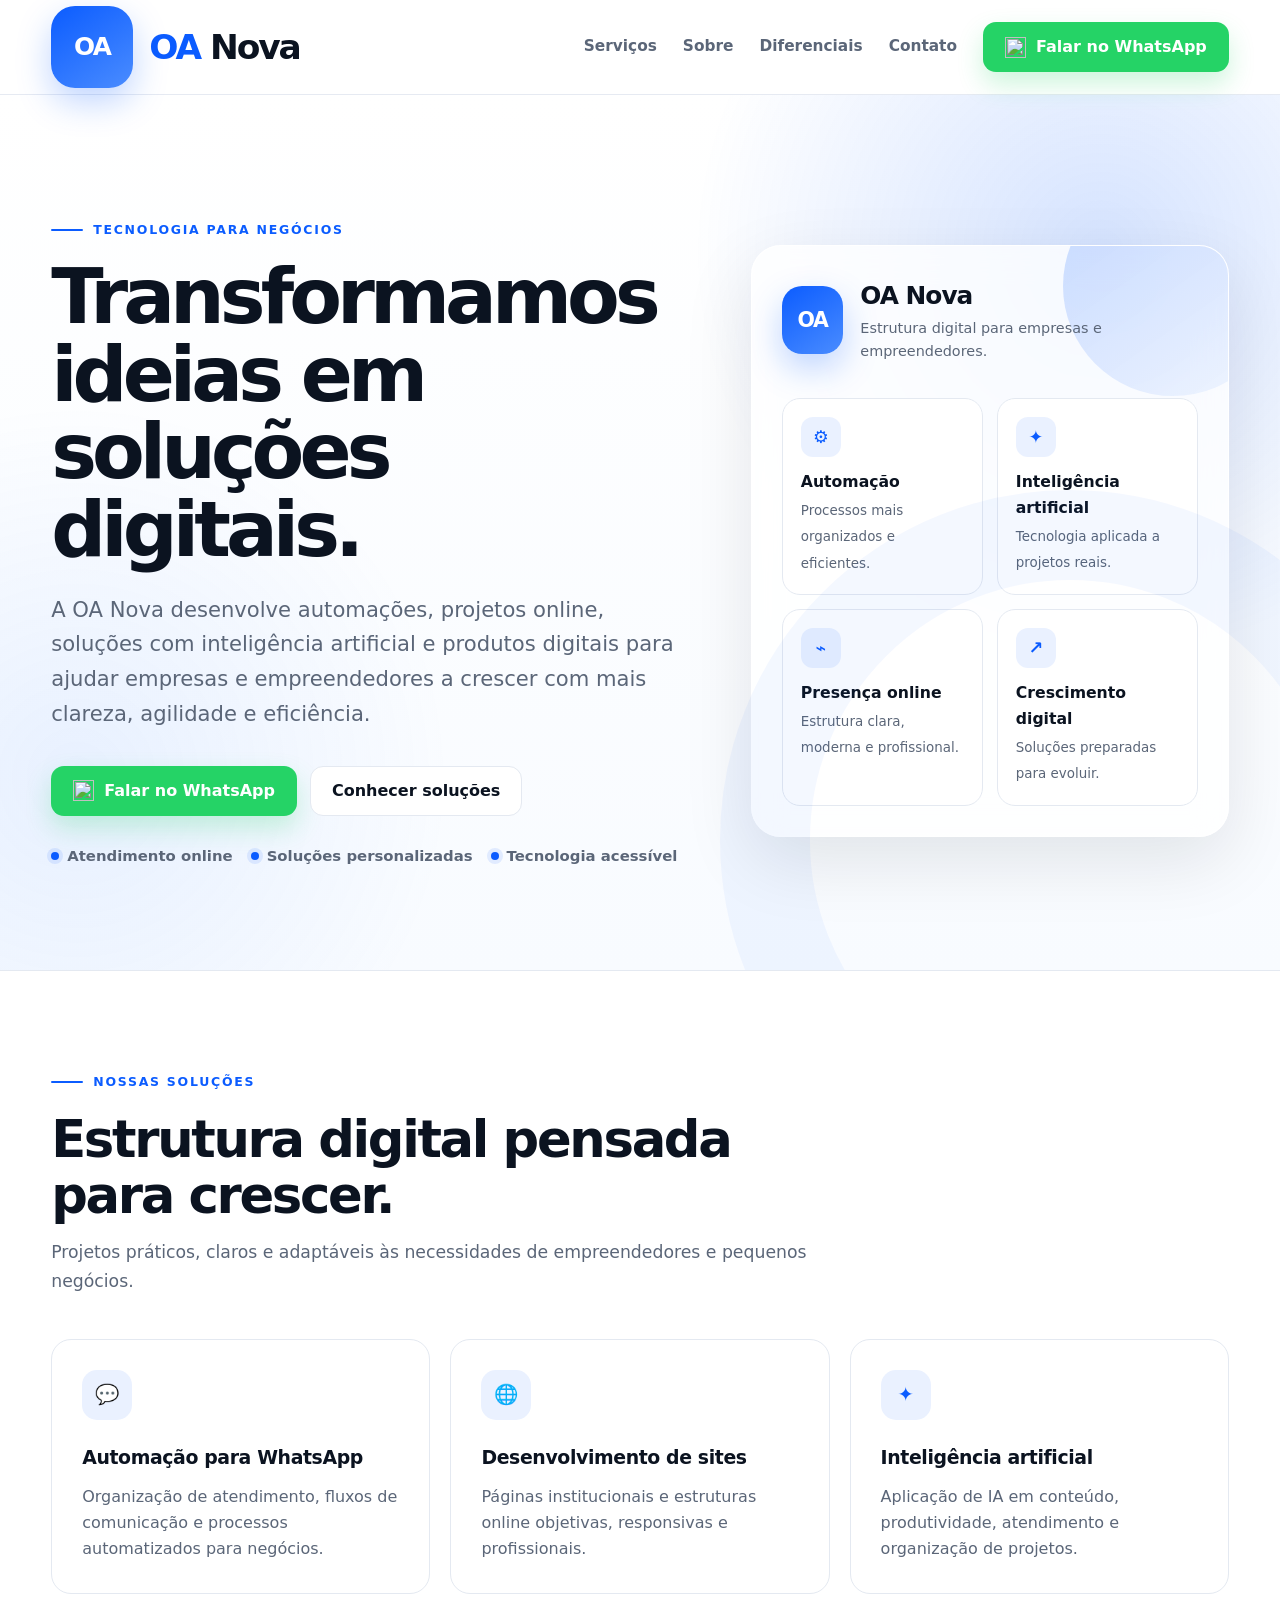
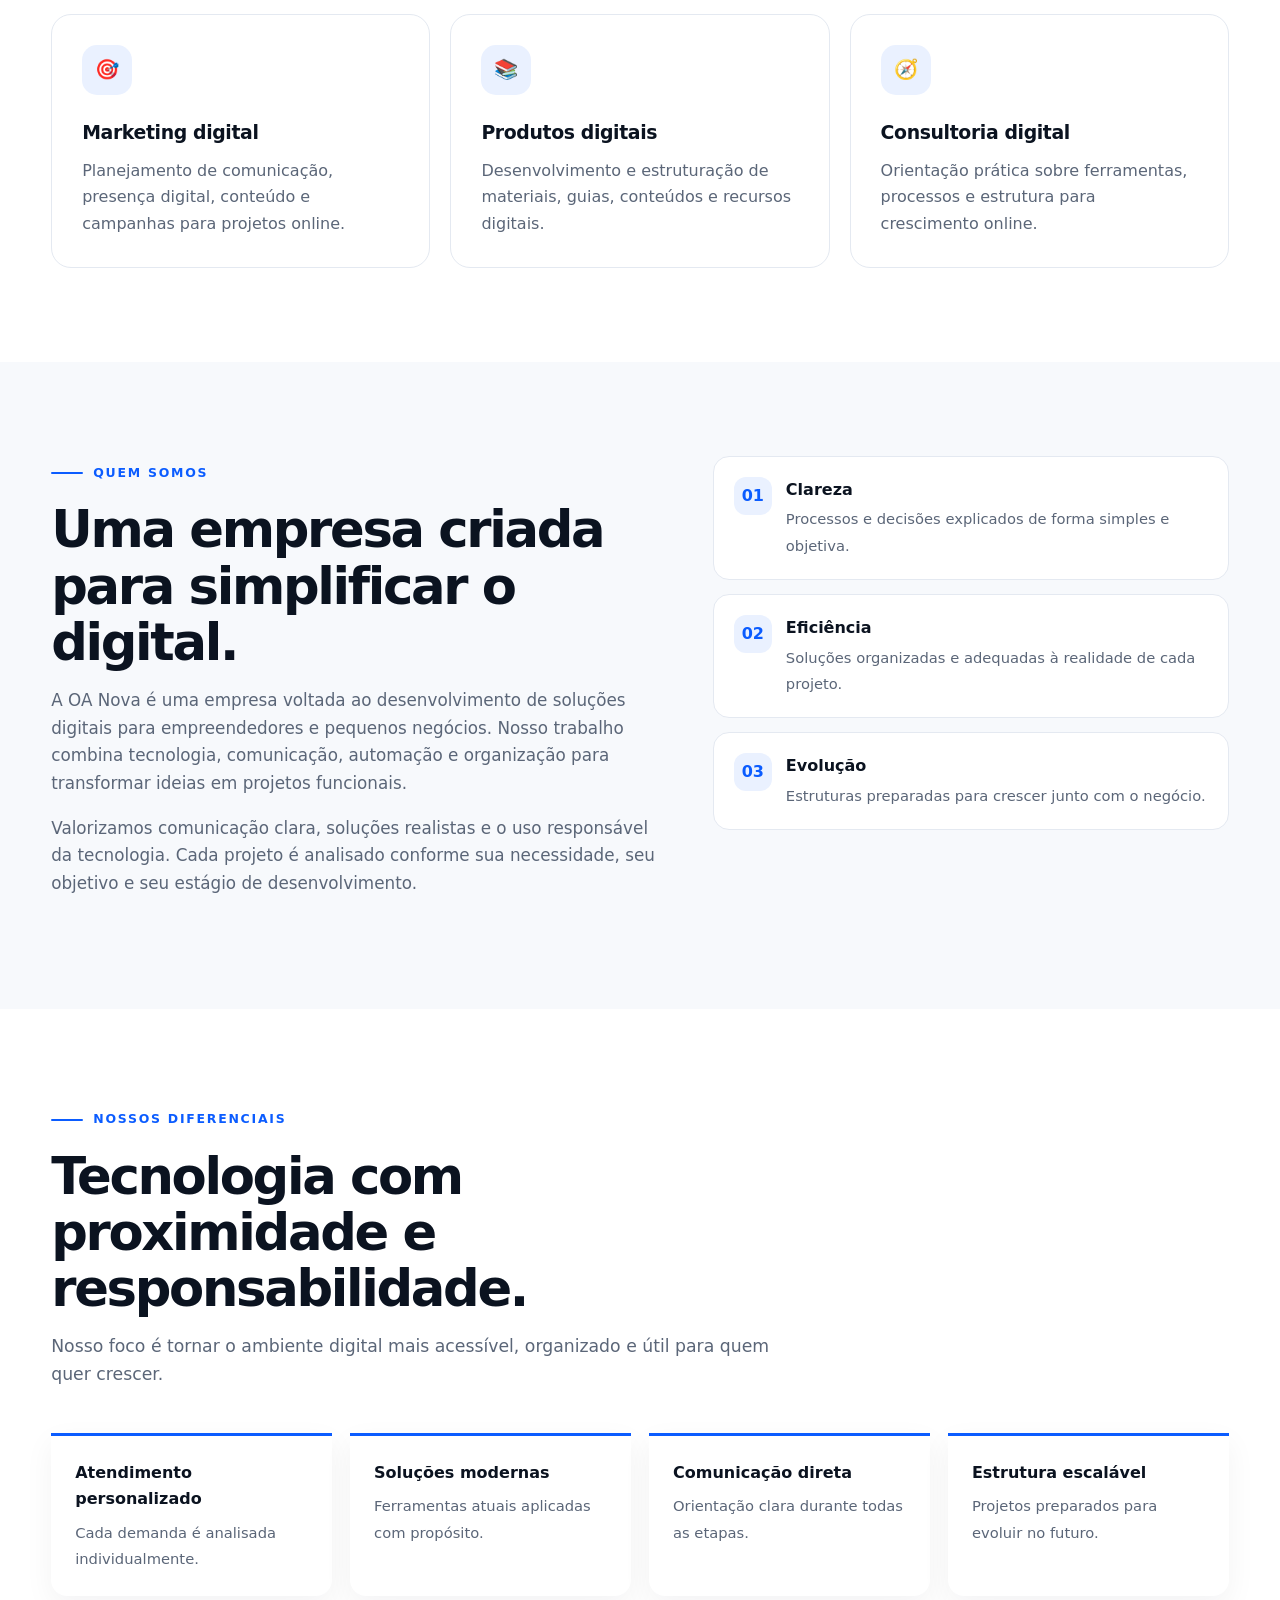
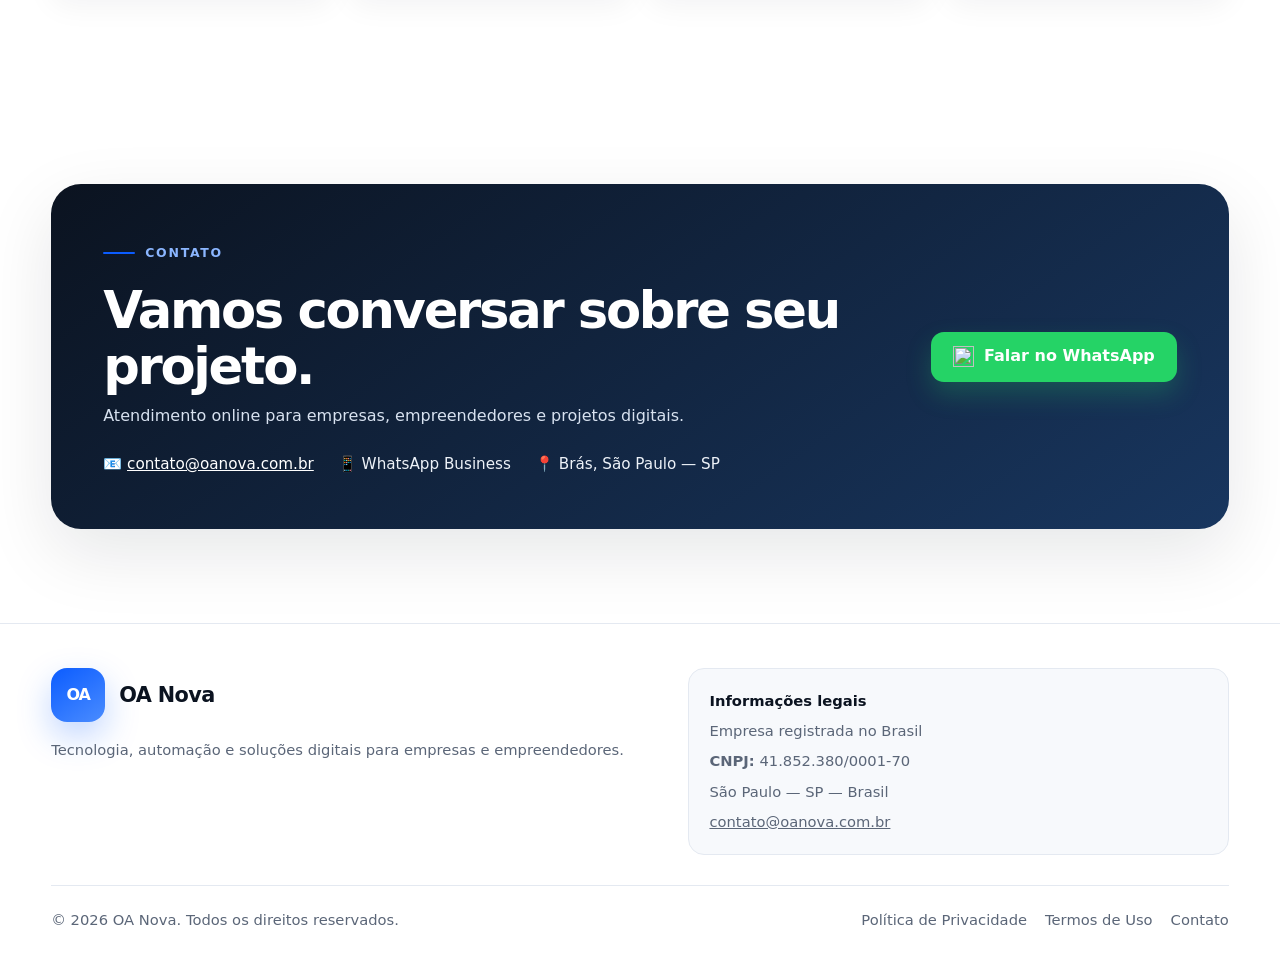
==== commit 479a8a9d: "Atualização OA Nova v3.1" ====
--- a/index.html
+++ b/index.html
@@ -158,12 +158,12 @@
       background:var(--wa-dark);
       transform:translateY(-2px);
     }
-
     .wa-icon{
-      width:20px;
-      height:20px;
-      fill:currentColor;
+      width:21px;
+      height:21px;
+      display:block;
       flex:0 0 auto;
+      object-fit:contain;
     }
 
     .hero{
@@ -294,7 +294,14 @@
       width:68px;
       height:68px;
       border-radius:20px;
-      font-size:1.25rem;
+      font-size:1.28rem;
+      font-weight:900;
+      letter-spacing:-.06em;
+      color:#FFFFFF;
+      display:grid;
+      place-items:center;
+      text-align:center;
+      line-height:1;
     }
 
     .panel-top strong{
@@ -602,10 +609,7 @@
           <a href="#diferenciais">Diferenciais</a>
           <a href="#contato">Contato</a>
           <a class="button button-whatsapp" href="https://wa.me/5511958329165" target="_blank" rel="noopener">
-            <svg class="wa-icon" viewBox="0 0 32 32" aria-hidden="true">
-              <path d="M19.11 17.31c-.43-.22-2.54-1.25-2.93-1.39-.39-.14-.68-.22-.96.22-.29.43-1.11 1.39-1.36 1.67-.25.29-.5.32-.93.11-.43-.22-1.82-.67-3.46-2.14-1.28-1.14-2.14-2.55-2.39-2.98-.25-.43-.03-.67.19-.88.2-.19.43-.5.65-.75.22-.25.29-.43.43-.72.14-.29.07-.54-.04-.75-.11-.22-.96-2.32-1.32-3.18-.35-.84-.7-.73-.96-.74h-.82c-.29 0-.75.11-1.14.54-.39.43-1.5 1.46-1.5 3.57 0 2.11 1.54 4.14 1.75 4.43.22.29 3.03 4.62 7.34 6.48 1.03.44 1.83.7 2.46.9 1.03.33 1.97.28 2.71.17.83-.12 2.54-1.04 2.9-2.04.36-1 .36-1.86.25-2.04-.11-.18-.39-.29-.82-.5z"/>
-              <path d="M16.02 3.2c-7.06 0-12.8 5.74-12.8 12.8 0 2.25.59 4.45 1.7 6.39L3.11 29l6.77-1.78A12.7 12.7 0 0 0 16.02 28.8c7.06 0 12.8-5.74 12.8-12.8s-5.74-12.8-12.8-12.8zm0 23.44c-1.93 0-3.82-.52-5.47-1.5l-.39-.23-4.02 1.06 1.07-3.92-.25-.4A10.58 10.58 0 0 1 5.38 16c0-5.87 4.77-10.64 10.64-10.64 2.84 0 5.51 1.11 7.52 3.12A10.56 10.56 0 0 1 26.66 16c0 5.87-4.77 10.64-10.64 10.64z"/>
-            </svg>
+            <img class="wa-icon" src="https://cdn.simpleicons.org/whatsapp/FFFFFF" alt="" aria-hidden="true">
             Falar no WhatsApp
           </a>
         </div>
@@ -625,10 +629,7 @@
 
           <div class="hero-actions">
             <a class="button button-whatsapp" href="https://wa.me/5511958329165" target="_blank" rel="noopener">
-              <svg class="wa-icon" viewBox="0 0 32 32" aria-hidden="true">
-                <path d="M19.11 17.31c-.43-.22-2.54-1.25-2.93-1.39-.39-.14-.68-.22-.96.22-.29.43-1.11 1.39-1.36 1.67-.25.29-.5.32-.93.11-.43-.22-1.82-.67-3.46-2.14-1.28-1.14-2.14-2.55-2.39-2.98-.25-.43-.03-.67.19-.88.2-.19.43-.5.65-.75.22-.25.29-.43.43-.72.14-.29.07-.54-.04-.75-.11-.22-.96-2.32-1.32-3.18-.35-.84-.7-.73-.96-.74h-.82c-.29 0-.75.11-1.14.54-.39.43-1.5 1.46-1.5 3.57 0 2.11 1.54 4.14 1.75 4.43.22.29 3.03 4.62 7.34 6.48 1.03.44 1.83.7 2.46.9 1.03.33 1.97.28 2.71.17.83-.12 2.54-1.04 2.9-2.04.36-1 .36-1.86.25-2.04-.11-.18-.39-.29-.82-.5z"/>
-                <path d="M16.02 3.2c-7.06 0-12.8 5.74-12.8 12.8 0 2.25.59 4.45 1.7 6.39L3.11 29l6.77-1.78A12.7 12.7 0 0 0 16.02 28.8c7.06 0 12.8-5.74 12.8-12.8s-5.74-12.8-12.8-12.8zm0 23.44c-1.93 0-3.82-.52-5.47-1.5l-.39-.23-4.02 1.06 1.07-3.92-.25-.4A10.58 10.58 0 0 1 5.38 16c0-5.87 4.77-10.64 10.64-10.64 2.84 0 5.51 1.11 7.52 3.12A10.56 10.56 0 0 1 26.66 16c0 5.87-4.77 10.64-10.64 10.64z"/>
-              </svg>
+              <img class="wa-icon" src="https://cdn.simpleicons.org/whatsapp/FFFFFF" alt="" aria-hidden="true">
               Falar no WhatsApp
             </a>
             <a class="button button-secondary" href="#servicos">Conhecer soluções</a>
@@ -807,10 +808,7 @@
           </div>
 
           <a class="button button-whatsapp" href="https://wa.me/5511958329165" target="_blank" rel="noopener">
-            <svg class="wa-icon" viewBox="0 0 32 32" aria-hidden="true">
-              <path d="M19.11 17.31c-.43-.22-2.54-1.25-2.93-1.39-.39-.14-.68-.22-.96.22-.29.43-1.11 1.39-1.36 1.67-.25.29-.5.32-.93.11-.43-.22-1.82-.67-3.46-2.14-1.28-1.14-2.14-2.55-2.39-2.98-.25-.43-.03-.67.19-.88.2-.19.43-.5.65-.75.22-.25.29-.43.43-.72.14-.29.07-.54-.04-.75-.11-.22-.96-2.32-1.32-3.18-.35-.84-.7-.73-.96-.74h-.82c-.29 0-.75.11-1.14.54-.39.43-1.5 1.46-1.5 3.57 0 2.11 1.54 4.14 1.75 4.43.22.29 3.03 4.62 7.34 6.48 1.03.44 1.83.7 2.46.9 1.03.33 1.97.28 2.71.17.83-.12 2.54-1.04 2.9-2.04.36-1 .36-1.86.25-2.04-.11-.18-.39-.29-.82-.5z"/>
-              <path d="M16.02 3.2c-7.06 0-12.8 5.74-12.8 12.8 0 2.25.59 4.45 1.7 6.39L3.11 29l6.77-1.78A12.7 12.7 0 0 0 16.02 28.8c7.06 0 12.8-5.74 12.8-12.8s-5.74-12.8-12.8-12.8zm0 23.44c-1.93 0-3.82-.52-5.47-1.5l-.39-.23-4.02 1.06 1.07-3.92-.25-.4A10.58 10.58 0 0 1 5.38 16c0-5.87 4.77-10.64 10.64-10.64 2.84 0 5.51 1.11 7.52 3.12A10.56 10.56 0 0 1 26.66 16c0 5.87-4.77 10.64-10.64 10.64z"/>
-            </svg>
+            <img class="wa-icon" src="https://cdn.simpleicons.org/whatsapp/FFFFFF" alt="" aria-hidden="true">
             Falar no WhatsApp
           </a>
         </div>
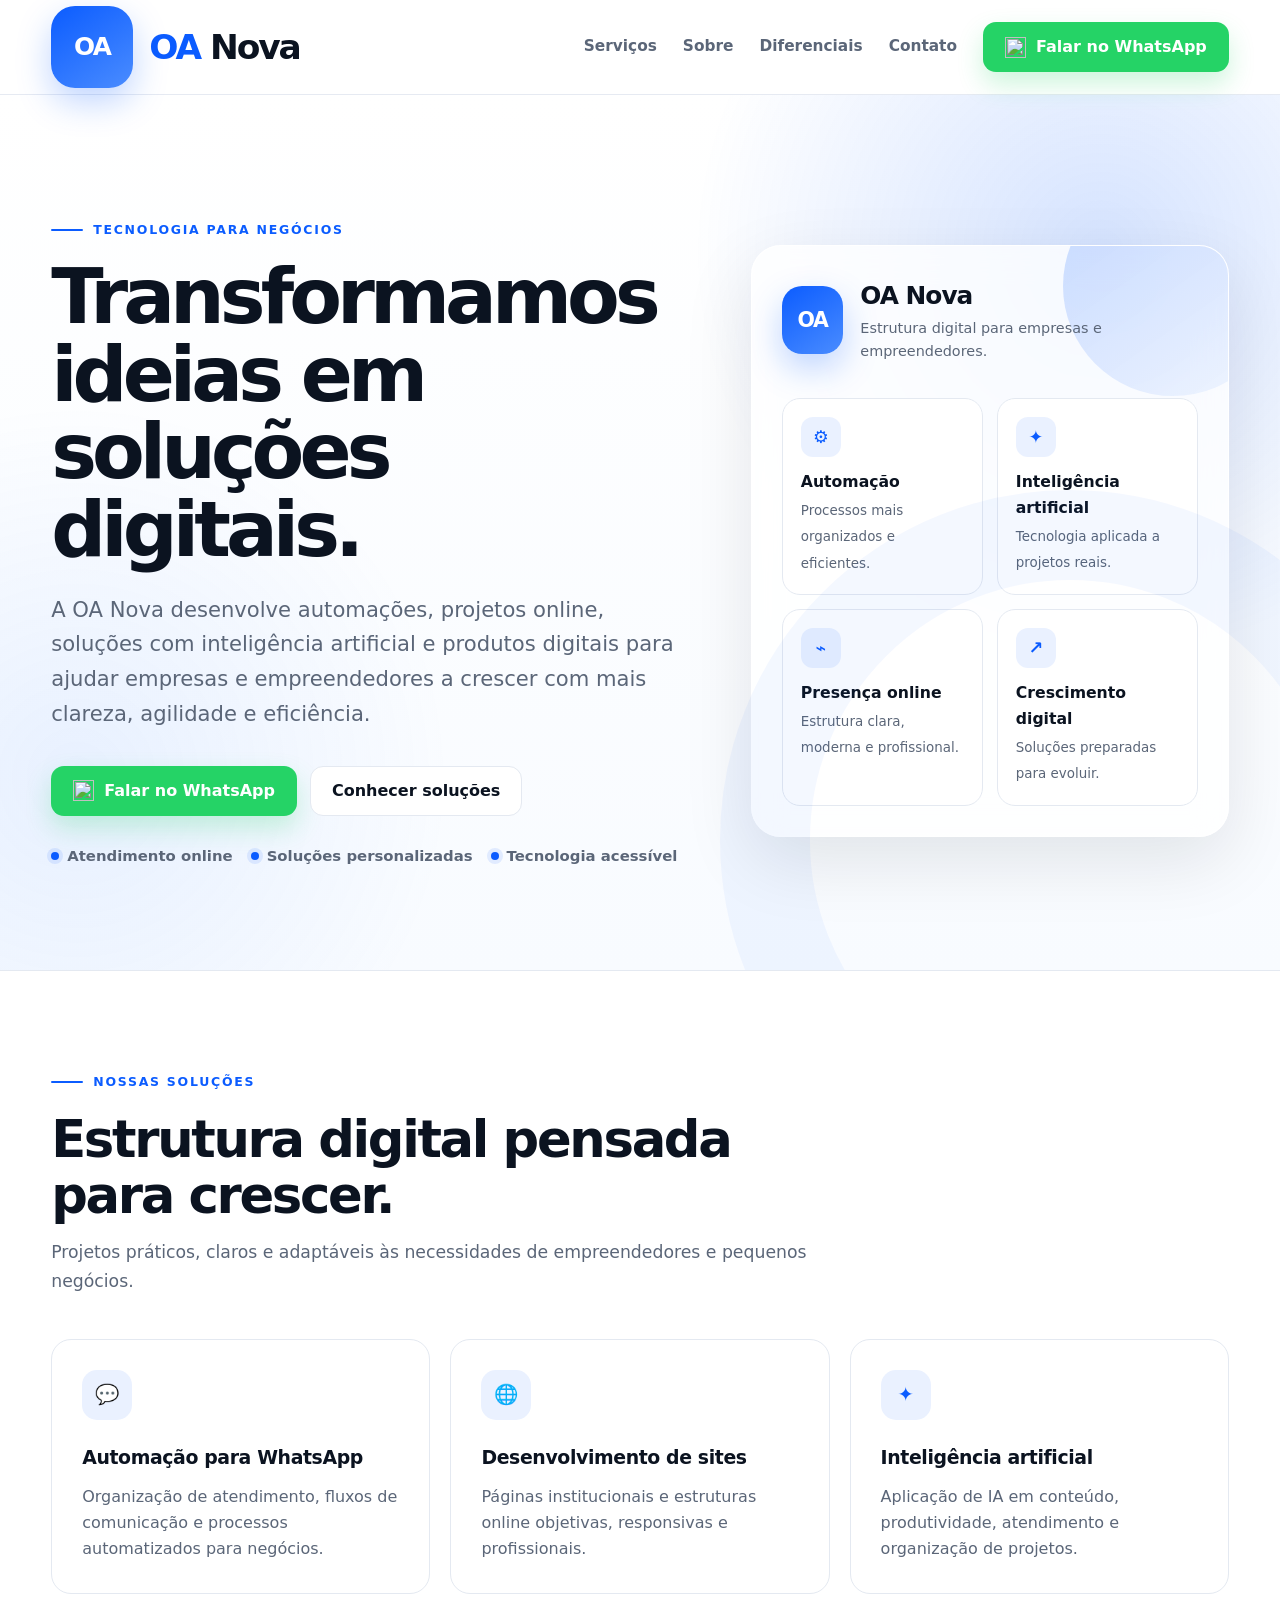
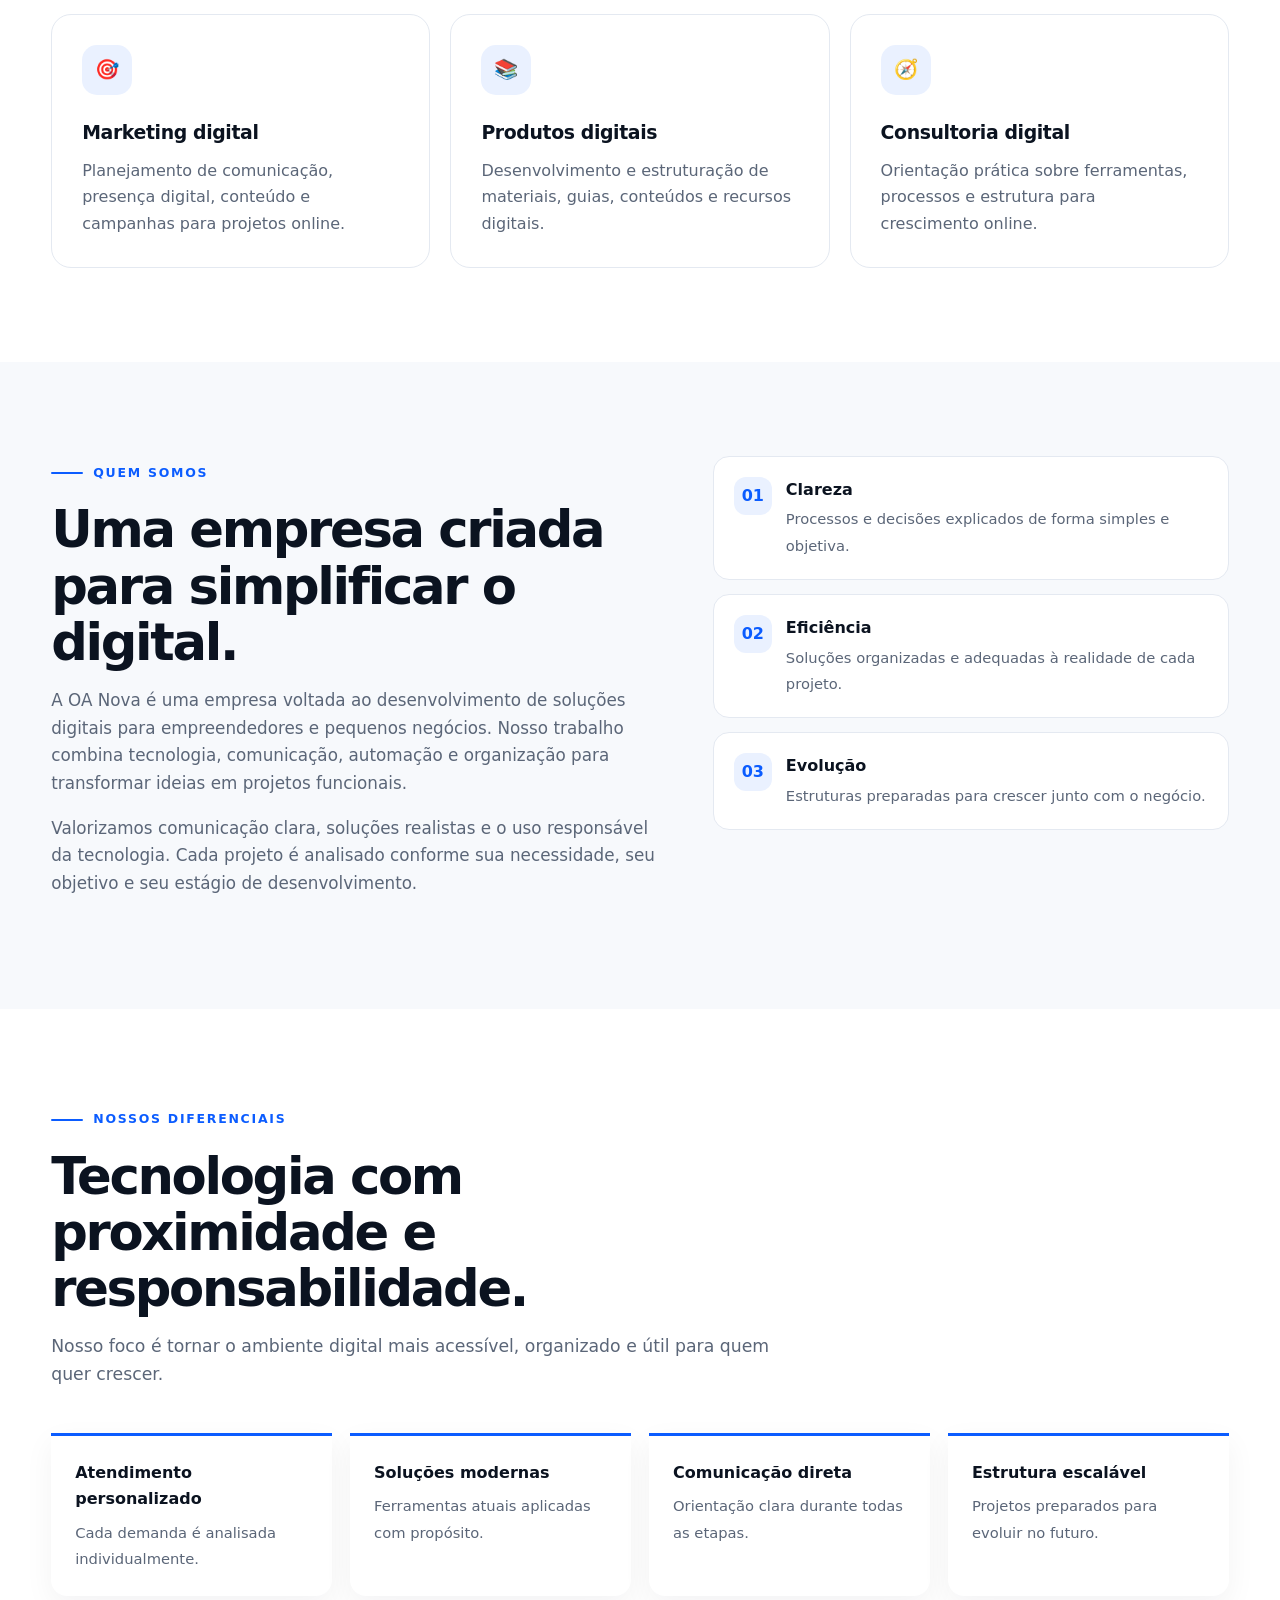
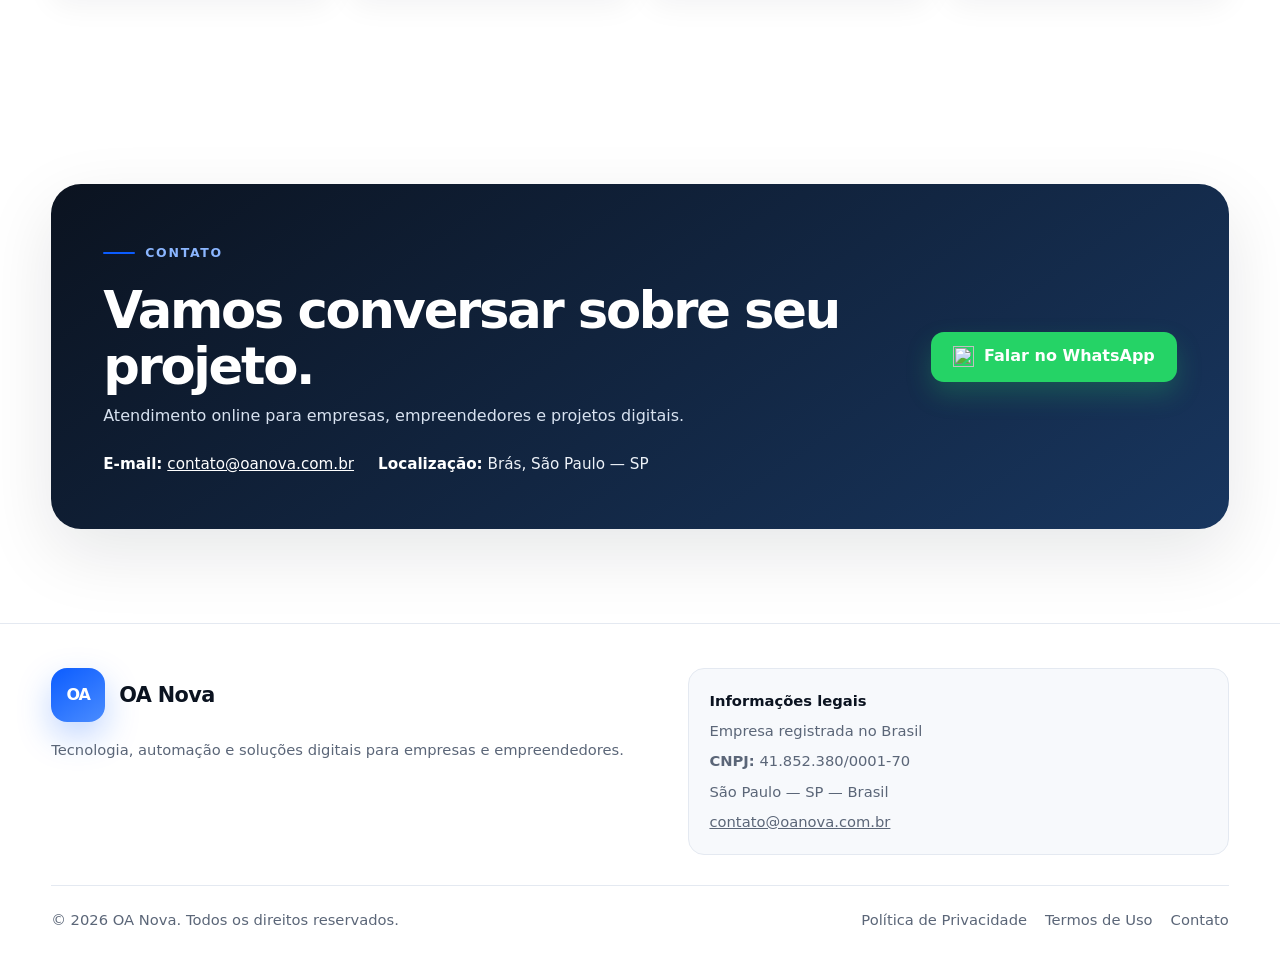
==== commit b7128e25: "Atualização OA Nova site V3.2" ====
--- a/index.html
+++ b/index.html
@@ -499,6 +499,7 @@
     }
 
     .contact-meta a{color:#fff}
+    .contact-meta strong{color:#FFFFFF;font-weight:800}
 
     footer{
       background:#fff;
@@ -801,9 +802,8 @@
             <h2>Vamos conversar sobre seu projeto.</h2>
             <p>Atendimento online para empresas, empreendedores e projetos digitais.</p>
             <div class="contact-meta">
-              <span>📧 <a href="mailto:contato@oanova.com.br">contato@oanova.com.br</a></span>
-              <span>📱 WhatsApp Business</span>
-              <span>📍 Brás, São Paulo — SP</span>
+              <span><strong>E-mail:</strong> <a href="mailto:contato@oanova.com.br">contato@oanova.com.br</a></span>
+              <span><strong>Localização:</strong> Brás, São Paulo — SP</span>
             </div>
           </div>
 
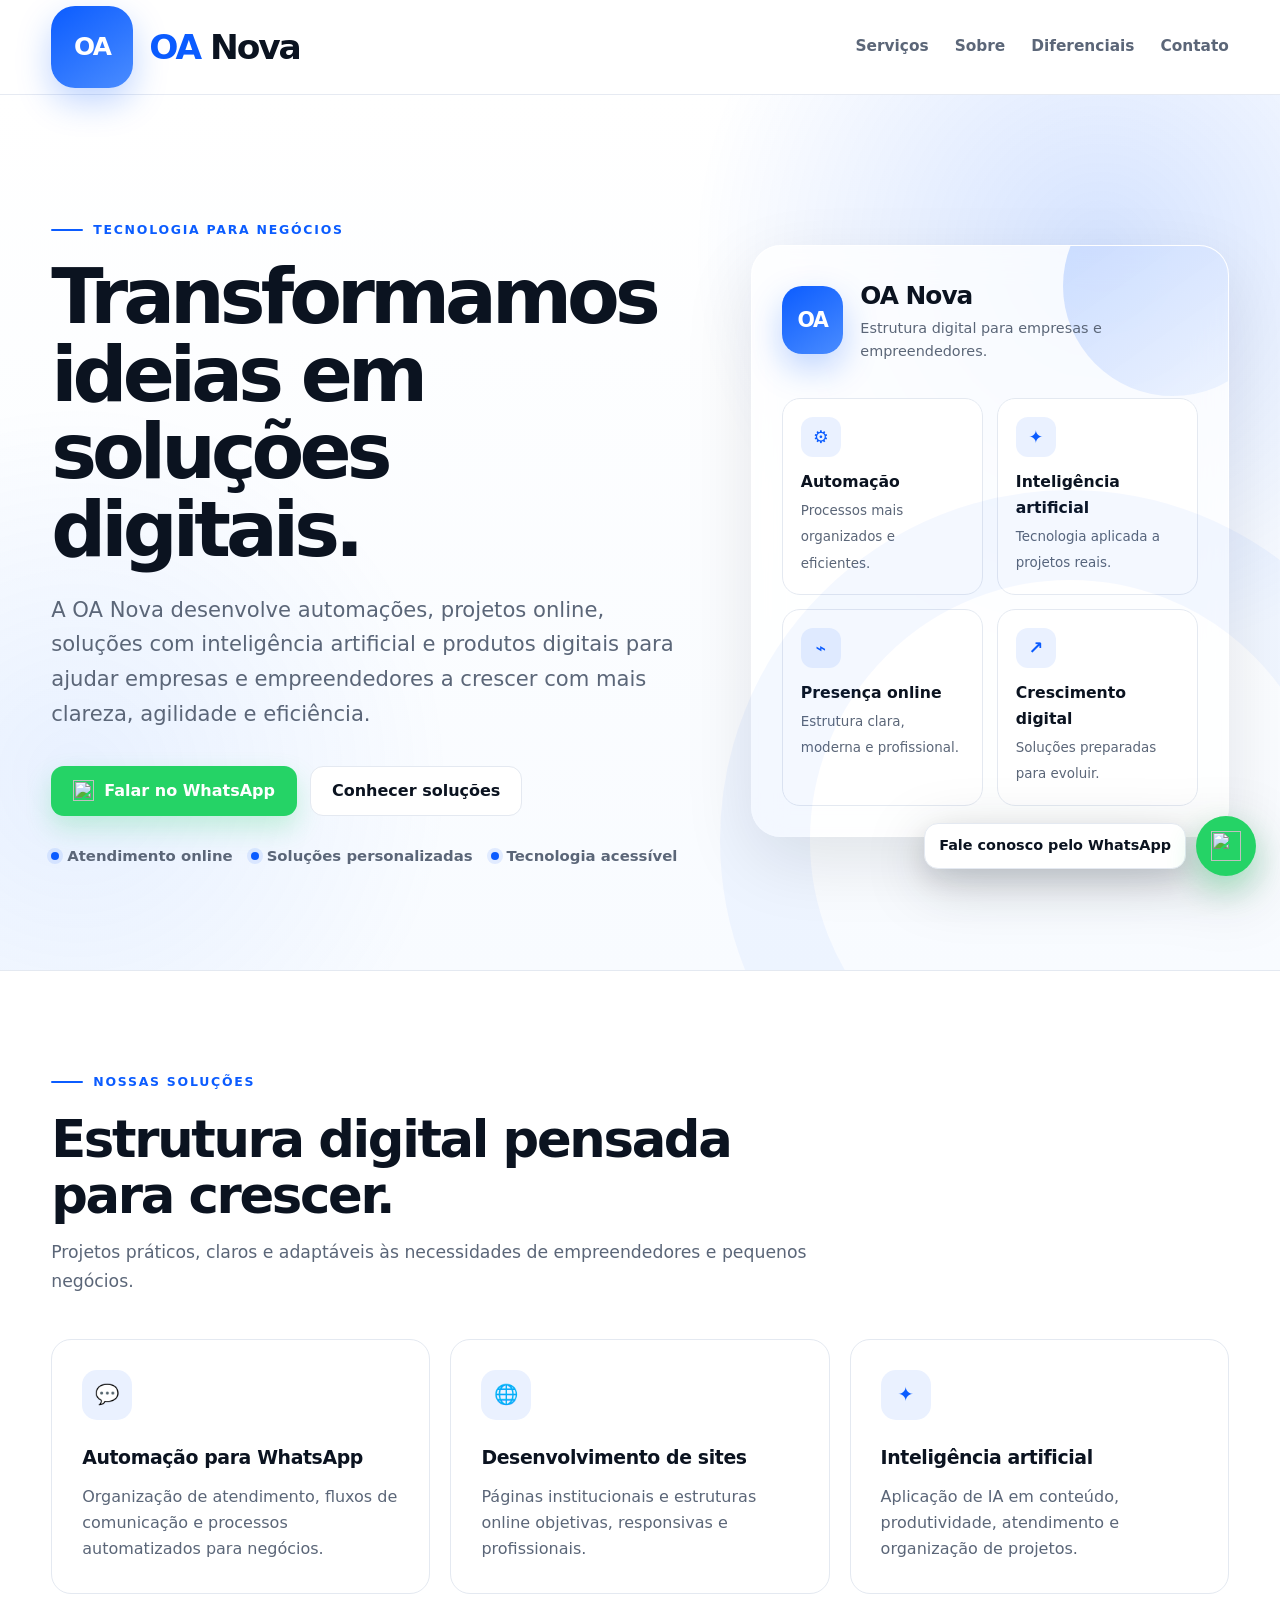
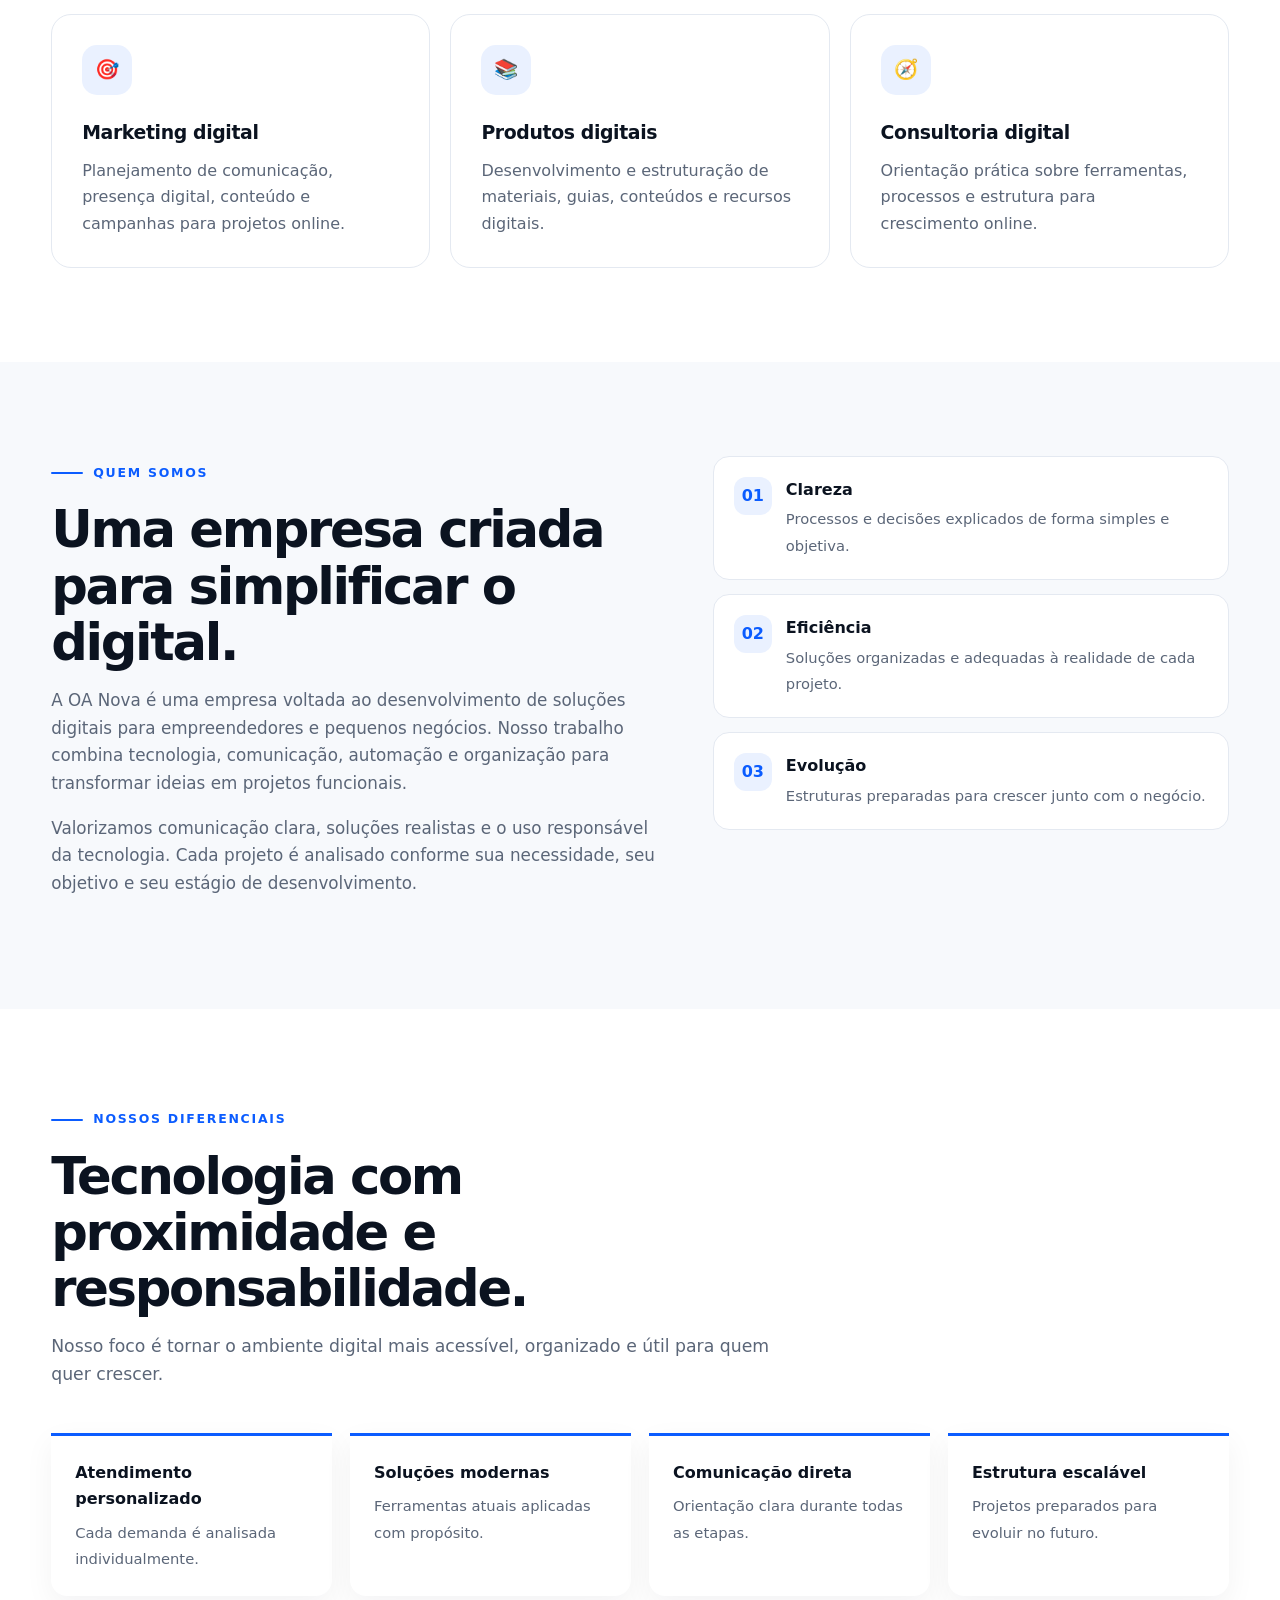
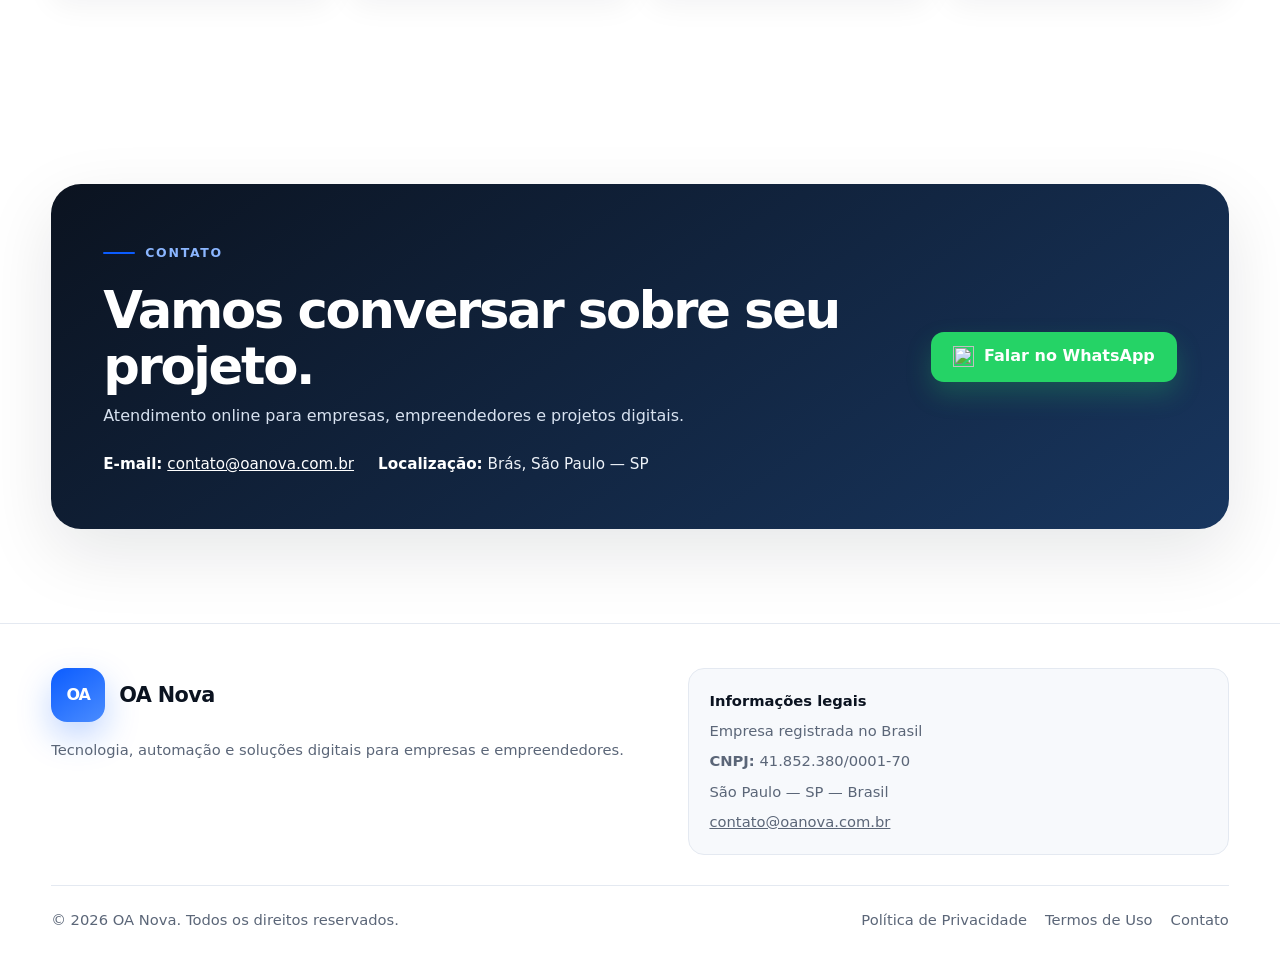
==== commit 64f53aec: "Atualização OA Nova site v4.2" ====
--- a/index.html
+++ b/index.html
@@ -571,6 +571,61 @@
       align-items:center;
     }
 
+
+    .whatsapp-float{
+      position:fixed;
+      right:24px;
+      bottom:24px;
+      z-index:80;
+      display:flex;
+      align-items:center;
+      gap:10px;
+      text-decoration:none;
+      filter:drop-shadow(0 14px 28px rgba(11,19,32,.20));
+    }
+
+    .whatsapp-float-label{
+      background:#FFFFFF;
+      color:var(--ink);
+      border:1px solid var(--line);
+      border-radius:14px;
+      padding:10px 14px;
+      font-size:.9rem;
+      font-weight:800;
+      white-space:nowrap;
+      box-shadow:0 10px 26px rgba(11,19,32,.10);
+      transition:.2s ease;
+    }
+
+    .whatsapp-float-button{
+      width:60px;
+      height:60px;
+      border-radius:50%;
+      display:grid;
+      place-items:center;
+      background:var(--wa);
+      box-shadow:0 14px 30px rgba(37,211,102,.30);
+      transition:.22s ease;
+    }
+
+    .whatsapp-float-button img{
+      width:30px;
+      height:30px;
+      display:block;
+    }
+
+    .whatsapp-float:hover .whatsapp-float-button,
+    .whatsapp-float:focus-visible .whatsapp-float-button{
+      background:var(--wa-dark);
+      transform:translateY(-3px) scale(1.03);
+    }
+
+    .whatsapp-float:hover .whatsapp-float-label,
+    .whatsapp-float:focus-visible .whatsapp-float-label{
+      transform:translateY(-2px);
+      border-color:#C7D4E7;
+    }
+
     @media (max-width:980px){
       .hero-grid,.about-grid,.contact-panel,.footer-top{grid-template-columns:1fr}
       .services-grid{grid-template-columns:repeat(2,1fr)}
@@ -591,6 +646,10 @@
       .contact-panel{padding:34px 24px}
       .contact-panel .button{width:100%}
       .footer-bottom{flex-direction:column;align-items:flex-start}
+      .whatsapp-float{right:16px;bottom:16px}
+      .whatsapp-float-label{display:none}
+      .whatsapp-float-button{width:56px;height:56px}
+      .whatsapp-float-button img{width:28px;height:28px}
     }
   </style>
 </head>
@@ -609,10 +668,6 @@
           <a href="#sobre">Sobre</a>
           <a href="#diferenciais">Diferenciais</a>
           <a href="#contato">Contato</a>
-          <a class="button button-whatsapp" href="https://wa.me/5511958329165" target="_blank" rel="noopener">
-            <img class="wa-icon" src="https://cdn.simpleicons.org/whatsapp/FFFFFF" alt="" aria-hidden="true">
-            Falar no WhatsApp
-          </a>
         </div>
       </nav>
     </div>
@@ -852,5 +907,13 @@
   <script>
     document.getElementById("year").textContent = new Date().getFullYear();
   </script>
+
+  <a class="whatsapp-float" href="https://wa.me/5511958329165" target="_blank" rel="noopener" aria-label="Falar com a OA Nova pelo WhatsApp">
+    <span class="whatsapp-float-label">Fale conosco pelo WhatsApp</span>
+    <span class="whatsapp-float-button">
+      <img src="https://cdn.simpleicons.org/whatsapp/FFFFFF" alt="" aria-hidden="true">
+    </span>
+  </a>
+
 </body>
 </html>
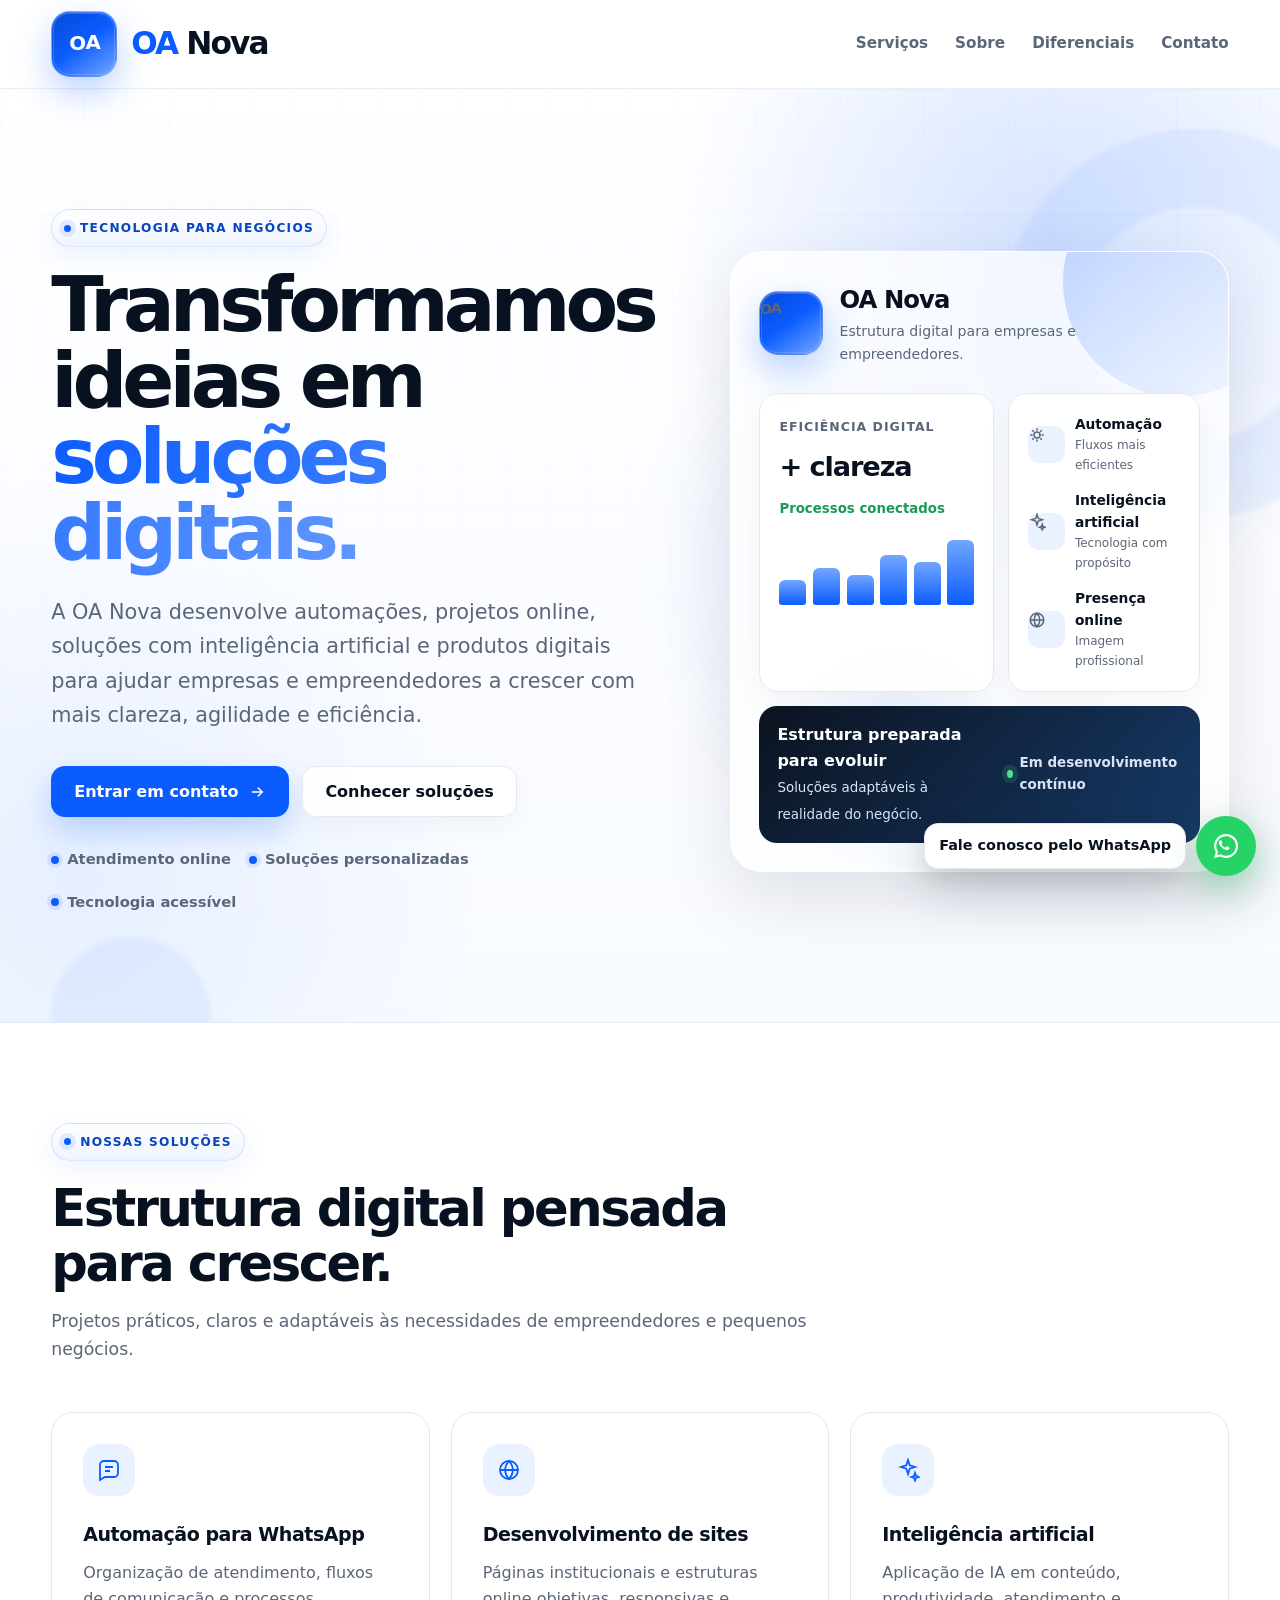
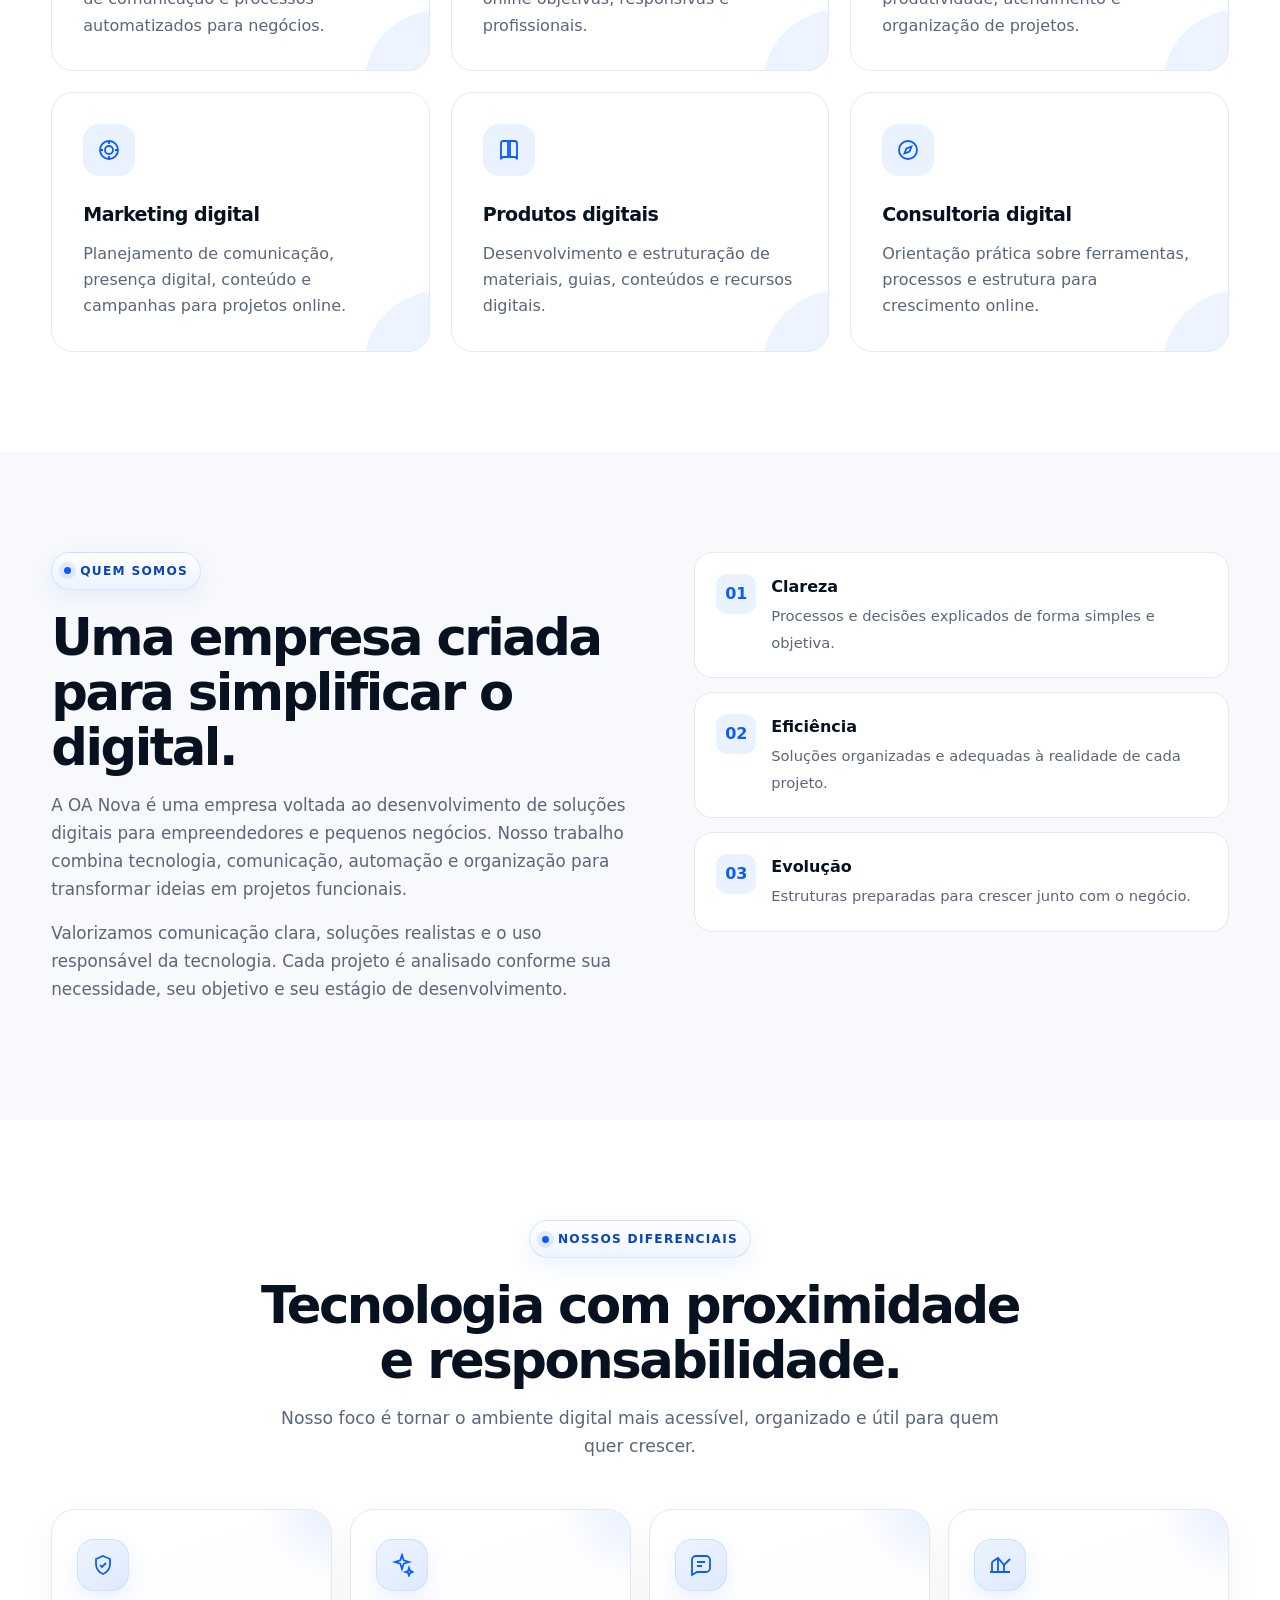
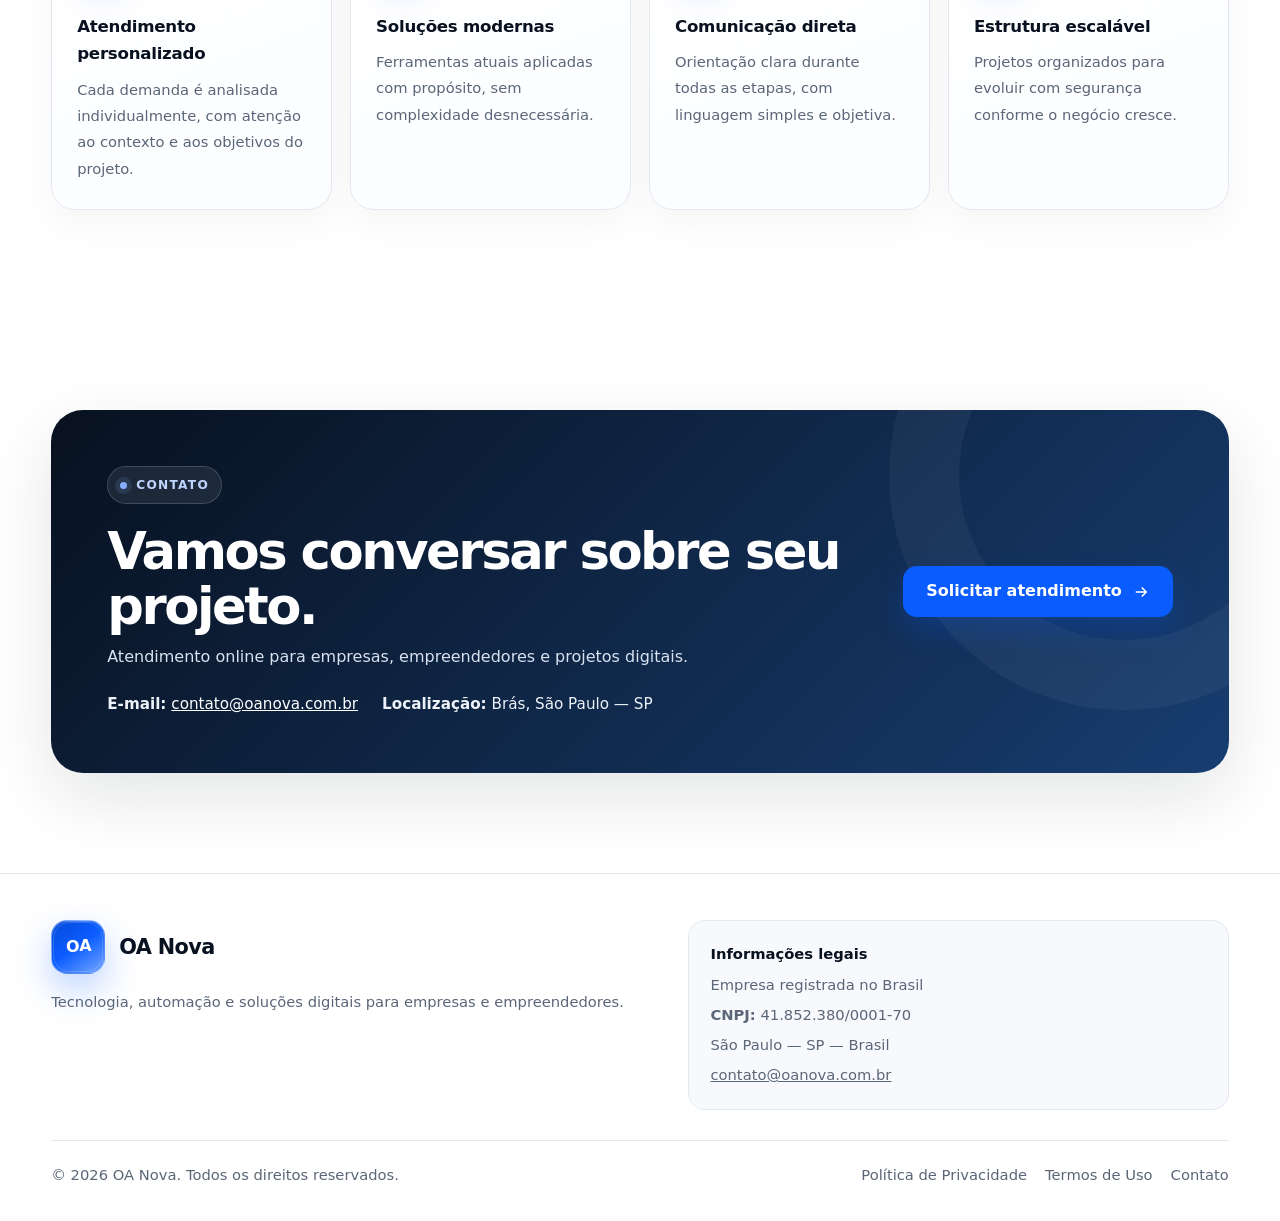
==== commit 0efce9ff: "Actualizacion 5.2" ====
--- a/index.html
+++ b/index.html
@@ -11,909 +11,126 @@
   <meta property="og:type" content="website">
   <meta property="og:url" content="https://oanova.com.br">
   <title>OA Nova | Tecnologia para impulsionar negócios</title>
-
   <style>
     :root{
-      --blue:#0B5CFF;
-      --blue-700:#0744BD;
-      --blue-100:#EAF1FF;
-      --ink:#0B1320;
-      --muted:#5B6678;
-      --line:#E4E9F1;
-      --soft:#F7F9FC;
-      --white:#FFFFFF;
-      --wa:#25D366;
-      --wa-dark:#1DA851;
-      --shadow:0 24px 70px rgba(11,19,32,.10);
-      --max:1180px;
-      --radius-lg:24px;
-      --radius-md:16px;
+      --blue:#0B5CFF;--blue-700:#0744BD;--blue-500:#347BFF;--blue-100:#EAF1FF;
+      --ink:#08111F;--muted:#5B6678;--line:#E4E9F1;--soft:#F7F9FC;--white:#FFF;
+      --wa:#25D366;--wa-dark:#1DA851;--shadow-sm:0 12px 32px rgba(8,17,31,.07);
+      --shadow-md:0 24px 70px rgba(8,17,31,.11);--shadow-blue:0 22px 55px rgba(11,92,255,.20);
+      --max:1180px;--radius-xl:30px;--radius-lg:22px;--radius-md:16px;
+      --ease:cubic-bezier(.22,1,.36,1);
     }
-
     *{box-sizing:border-box}
     html{scroll-behavior:smooth}
-    body{
-      margin:0;
-      font-family:Inter,ui-sans-serif,system-ui,-apple-system,BlinkMacSystemFont,"Segoe UI",sans-serif;
-      color:var(--ink);
-      background:#fff;
-      line-height:1.65;
-      -webkit-font-smoothing:antialiased;
-      text-rendering:optimizeLegibility;
-    }
+    body{margin:0;font-family:Inter,ui-sans-serif,system-ui,-apple-system,BlinkMacSystemFont,"Segoe UI",sans-serif;color:var(--ink);background:#fff;line-height:1.65;-webkit-font-smoothing:antialiased;text-rendering:optimizeLegibility;overflow-x:hidden}
+    a{color:inherit}.container{width:min(92%,var(--max));margin:0 auto}
+    .skip-link{position:absolute;left:-9999px}.skip-link:focus{left:18px;top:18px;z-index:999;background:#fff;padding:12px 16px;border-radius:10px;box-shadow:var(--shadow-sm)}
 
-    a{color:inherit}
-    .container{width:min(92%,var(--max));margin:0 auto}
+    header{position:sticky;top:0;z-index:70;background:rgba(255,255,255,.84);backdrop-filter:blur(20px) saturate(160%);border-bottom:1px solid rgba(228,233,241,.72);transition:.3s ease}
+    header.scrolled{box-shadow:0 12px 38px rgba(8,17,31,.08);background:rgba(255,255,255,.92)}header.scrolled nav{min-height:74px}header.scrolled .brand-mark{width:56px;height:56px;border-radius:17px}header.scrolled .brand-word{font-size:1.72rem}
+    nav{min-height:88px;display:flex;align-items:center;justify-content:space-between;gap:28px;transition:min-height .35s var(--ease)}
+    .brand{display:inline-flex;align-items:center;gap:14px;text-decoration:none;min-width:max-content}
+    .brand-mark{width:66px;height:66px;border-radius:19px;display:flex;align-items:center;justify-content:center;gap:1px;background:linear-gradient(145deg,#0649D8 0%,var(--blue) 48%,#74A7FF 100%);color:#fff;font-weight:900;font-size:1.24rem;letter-spacing:-.085em;box-shadow:0 15px 36px rgba(11,92,255,.28),inset 0 1px 0 rgba(255,255,255,.28);position:relative;overflow:hidden;border:1px solid rgba(255,255,255,.32);transform:translateZ(0);transition:transform .35s var(--ease),box-shadow .35s ease}.brand-mark::before{content:"";position:absolute;inset:1px;border-radius:17px;border:1px solid rgba(255,255,255,.16);pointer-events:none}.brand:hover .brand-mark{transform:translateY(-2px) rotate(-1deg);box-shadow:0 20px 42px rgba(11,92,255,.34),inset 0 1px 0 rgba(255,255,255,.32)}.brand-mark .oa-o,.brand-mark .oa-a{position:relative;z-index:2;display:inline-block}.brand-mark .oa-a{transform:translateY(-1px)}
+    .brand-mark::after{content:"";position:absolute;inset:-35%;background:linear-gradient(110deg,transparent 35%,rgba(255,255,255,.35) 50%,transparent 65%);transform:translateX(-120%);transition:transform .8s var(--ease)}
+    .brand:hover .brand-mark::after{transform:translateX(120%)}
+    .brand-word{font-size:1.95rem;font-weight:900;letter-spacing:-.06em;line-height:1}.brand-word span:first-child{color:var(--blue)}.brand-word span:last-child{color:var(--ink)}
+    .nav-links{display:flex;align-items:center;gap:27px}.nav-links>a{text-decoration:none;color:var(--muted);font-size:.95rem;font-weight:760;position:relative;transition:.2s ease}
+    .nav-links>a::after{content:"";position:absolute;left:0;right:0;bottom:-9px;height:2px;border-radius:99px;background:var(--blue);transform:scaleX(0);transition:transform .25s var(--ease)}
+    .nav-links>a:hover{color:var(--ink)}.nav-links>a:hover::after{transform:scaleX(1)}
 
-    header{
-      position:sticky;
-      top:0;
-      z-index:50;
-      background:rgba(255,255,255,.94);
-      backdrop-filter:blur(16px);
-      border-bottom:1px solid rgba(228,233,241,.92);
-    }
+    .button{display:inline-flex;align-items:center;justify-content:center;gap:10px;min-height:51px;padding:0 22px;border-radius:14px;text-decoration:none;font-weight:850;border:1px solid transparent;transition:transform .25s var(--ease),box-shadow .25s ease,background .25s ease,border-color .25s ease;cursor:pointer}
+    .button:hover{transform:translateY(-3px)}.button-primary{background:var(--blue);color:#fff;box-shadow:0 14px 30px rgba(11,92,255,.22)}.button-primary:hover{background:var(--blue-700);box-shadow:0 18px 38px rgba(11,92,255,.28)}
+    .button-secondary{background:rgba(255,255,255,.88);color:var(--ink);border-color:var(--line);box-shadow:0 8px 22px rgba(8,17,31,.04)}.button-secondary:hover{border-color:#BFC9D8;box-shadow:var(--shadow-sm)}
+    .button svg{width:18px;height:18px}
 
-    nav{
-      min-height:94px;
-      display:flex;
-      align-items:center;
-      justify-content:space-between;
-      gap:28px;
-    }
+    .hero{position:relative;overflow:hidden;padding:120px 0 108px;background:radial-gradient(circle at 82% 16%,rgba(11,92,255,.17),transparent 29%),radial-gradient(circle at 6% 84%,rgba(74,140,255,.10),transparent 28%),linear-gradient(180deg,#fff 0%,#F7FAFF 100%);border-bottom:1px solid var(--line)}
+    .hero::after{content:"";position:absolute;left:50%;top:18%;width:620px;height:620px;transform:translateX(-5%);border-radius:50%;background:radial-gradient(circle,rgba(11,92,255,.10),transparent 66%);filter:blur(8px);animation:hero-breathe 8s ease-in-out infinite;pointer-events:none}@keyframes hero-breathe{50%{transform:translateX(-5%) scale(1.08);opacity:.72}}.hero::before{content:"";position:absolute;inset:0;background-image:linear-gradient(rgba(11,92,255,.035) 1px,transparent 1px),linear-gradient(90deg,rgba(11,92,255,.035) 1px,transparent 1px);background-size:42px 42px;mask-image:linear-gradient(to bottom,rgba(0,0,0,.65),transparent 80%)}
+    .orb{position:absolute;border-radius:50%;filter:blur(2px);pointer-events:none}.orb-one{width:390px;height:390px;right:-110px;top:40px;border:78px solid rgba(11,92,255,.055);animation:float-orb 11s ease-in-out infinite}.orb-two{width:160px;height:160px;left:4%;bottom:-75px;background:rgba(11,92,255,.055);animation:float-orb 9s ease-in-out infinite reverse}
+    @keyframes float-orb{50%{transform:translate3d(0,-18px,0) rotate(6deg)}}
+    .hero-grid{position:relative;z-index:2;display:grid;grid-template-columns:1.1fr .9fr;align-items:center;gap:70px}
+    .hero-copy{animation:hero-in .9s var(--ease) both}.hero-panel{animation:hero-in 1s .14s var(--ease) both}@keyframes hero-in{from{opacity:0;transform:translateY(30px)}to{opacity:1;transform:none}}
+    .eyebrow{display:inline-flex;align-items:center;gap:9px;color:var(--blue-700);font-size:.76rem;font-weight:900;letter-spacing:.105em;text-transform:uppercase;margin-bottom:20px;padding:8px 12px;border:1px solid rgba(11,92,255,.14);border-radius:999px;background:linear-gradient(180deg,rgba(255,255,255,.92),rgba(234,241,255,.78));box-shadow:0 8px 24px rgba(11,92,255,.08)}.eyebrow::before{content:"";width:7px;height:7px;border-radius:50%;background:var(--blue);box-shadow:0 0 0 5px rgba(11,92,255,.10);animation:badge-pulse 2.6s ease-in-out infinite}@keyframes badge-pulse{50%{box-shadow:0 0 0 8px rgba(11,92,255,0)}}
+    h1{margin:0 0 24px;font-size:clamp(3.15rem,6vw,5.65rem);line-height:.99;letter-spacing:-.066em;max-width:820px}.gradient-word{background:linear-gradient(110deg,var(--blue),#6A9EFF 52%,var(--blue));background-size:220% auto;-webkit-background-clip:text;background-clip:text;color:transparent;animation:gradient-shift 6s linear infinite}@keyframes gradient-shift{to{background-position:220% center}}
+    .lead{margin:0 0 34px;max-width:755px;color:var(--muted);font-size:clamp(1.08rem,2vw,1.3rem)}.hero-actions{display:flex;flex-wrap:wrap;gap:13px;margin-bottom:30px}.trust-line{display:flex;flex-wrap:wrap;gap:18px;color:var(--muted);font-size:.92rem;font-weight:700}.trust-line span{display:inline-flex;align-items:center;gap:8px}.trust-dot{width:8px;height:8px;border-radius:50%;background:var(--blue);box-shadow:0 0 0 4px rgba(11,92,255,.10)}
 
-    .brand{
-      display:inline-flex;
-      align-items:center;
-      gap:16px;
-      text-decoration:none;
-      min-width:max-content;
-    }
+    .hero-panel{position:relative;border:1px solid rgba(255,255,255,.94);border-radius:32px;background:rgba(255,255,255,.72);backdrop-filter:blur(18px);box-shadow:var(--shadow-md);padding:28px;overflow:hidden;transform-style:preserve-3d;transition:transform .25s ease}
+    .hero-panel::before{content:"";position:absolute;width:230px;height:230px;border-radius:50%;top:-85px;right:-65px;background:linear-gradient(145deg,rgba(11,92,255,.26),rgba(74,140,255,.03))}
+    .panel-glow{position:absolute;width:110px;height:110px;border-radius:50%;background:rgba(11,92,255,.16);filter:blur(45px);left:22%;bottom:9%}
+    .panel-top{position:relative;display:flex;align-items:center;gap:17px;margin-bottom:27px}.panel-top .brand-mark{width:64px;height:64px;border-radius:19px;font-size:1.22rem}.panel-top strong{display:block;font-size:1.52rem;letter-spacing:-.04em}.panel-top span{display:block;color:var(--muted);font-size:.88rem}
+    .dashboard{position:relative;display:grid;gap:14px}.dashboard-main{display:grid;grid-template-columns:1.1fr .9fr;gap:14px}.metric,.activity{background:rgba(255,255,255,.92);border:1px solid var(--line);border-radius:19px;padding:19px;box-shadow:0 10px 30px rgba(8,17,31,.04)}
+    .metric-label{color:var(--muted);font-size:.78rem;font-weight:760;text-transform:uppercase;letter-spacing:.08em}.metric strong{display:block;font-size:1.7rem;letter-spacing:-.04em;margin:5px 0}.metric small{color:#1C9A54;font-weight:800}.chart{height:72px;margin-top:12px;display:flex;align-items:end;gap:7px}.chart i{display:block;flex:1;border-radius:6px 6px 3px 3px;background:linear-gradient(180deg,#72A6FF,var(--blue));animation:bars 1s var(--ease) both;transform-origin:bottom}.chart i:nth-child(1){height:35%}.chart i:nth-child(2){height:52%;animation-delay:.08s}.chart i:nth-child(3){height:42%;animation-delay:.16s}.chart i:nth-child(4){height:70%;animation-delay:.24s}.chart i:nth-child(5){height:60%;animation-delay:.32s}.chart i:nth-child(6){height:90%;animation-delay:.4s}@keyframes bars{from{transform:scaleY(0);opacity:.2}}
+    .activity{display:grid;gap:13px}.activity-row{display:flex;align-items:center;gap:10px}.activity-icon,.service-icon,.why-icon{display:grid;place-items:center;background:var(--blue-100);color:var(--blue)}.activity-icon{width:37px;height:37px;border-radius:11px;flex:0 0 auto}.activity-row strong{font-size:.86rem;display:block}.activity-row span{font-size:.75rem;color:var(--muted);display:block}.activity-icon svg{width:18px;height:18px}
+    .status-strip{display:flex;align-items:center;justify-content:space-between;gap:14px;background:linear-gradient(135deg,#0B1320,#173A68);color:#fff;border-radius:18px;padding:16px 18px}.status-strip span{font-size:.84rem;color:#D9E5F4}.status-live{display:inline-flex;align-items:center;gap:7px;font-size:.78rem;font-weight:850}.status-live::before{content:"";width:8px;height:8px;border-radius:50%;background:#50E08B;box-shadow:0 0 0 5px rgba(80,224,139,.14);animation:pulse 1.9s ease infinite}@keyframes pulse{50%{box-shadow:0 0 0 9px rgba(80,224,139,0)}}
 
-    .brand-mark{
-      width:82px;
-      height:82px;
-      border-radius:24px;
-      display:grid;
-      place-items:center;
-      background:linear-gradient(145deg,var(--blue),#4A8CFF);
-      color:#fff;
-      font-weight:900;
-      font-size:1.55rem;
-      letter-spacing:-.06em;
-      box-shadow:0 14px 34px rgba(11,92,255,.26);
-    }
+    section{padding:100px 0}.soft-section{background:var(--soft)}.section-head{max-width:760px;margin-bottom:48px}.section-head.center{text-align:center;margin-left:auto;margin-right:auto}.section-head.center .eyebrow{justify-content:center}h2{margin:0 0 15px;font-size:clamp(2.2rem,4vw,3.4rem);line-height:1.08;letter-spacing:-.048em}.section-head p{margin:0;color:var(--muted);font-size:1.08rem}
+    .services-grid{display:grid;grid-template-columns:repeat(3,1fr);gap:21px}.service-card{position:relative;min-height:248px;padding:31px;background:#fff;border:1px solid var(--line);border-radius:var(--radius-lg);overflow:hidden;transition:transform .35s var(--ease),box-shadow .35s ease,border-color .35s ease}.service-card::after{content:"";position:absolute;width:150px;height:150px;border-radius:50%;right:-85px;bottom:-90px;background:rgba(11,92,255,.07);transition:transform .45s var(--ease)}.service-card:hover{transform:translateY(-8px);border-color:#C9D7EA;box-shadow:var(--shadow-md)}.service-card:hover::after{transform:scale(1.4)}
+    .service-icon{width:52px;height:52px;border-radius:16px;margin-bottom:23px;transition:transform .35s var(--ease),background .35s ease,color .35s ease}.service-card:hover .service-icon{transform:rotate(-5deg) scale(1.08);background:var(--blue);color:#fff}.service-icon svg{width:24px;height:24px}.service-card h3{margin:0 0 10px;font-size:1.19rem;letter-spacing:-.025em}.service-card p{margin:0;color:var(--muted)}
 
-    .brand-word{
-      font-size:2.15rem;
-      font-weight:900;
-      letter-spacing:-.06em;
-      line-height:1;
-    }
+    .about-grid{display:grid;grid-template-columns:1.04fr .96fr;align-items:start;gap:64px}.about-copy p{color:var(--muted);font-size:1.05rem}.values{display:grid;gap:14px}.value{display:flex;gap:15px;align-items:flex-start;padding:21px;background:#fff;border:1px solid var(--line);border-radius:18px;transition:.3s var(--ease)}.value:hover{transform:translateX(7px);border-color:#C9D7EA;box-shadow:var(--shadow-sm)}.value-badge{width:40px;height:40px;flex:0 0 auto;display:grid;place-items:center;border-radius:12px;background:var(--blue-100);color:var(--blue);font-weight:900}.value strong{display:block;margin-bottom:3px}.value span{color:var(--muted);font-size:.92rem}
 
-    .brand-word span:first-child{color:var(--blue)}
-    .brand-word span:last-child{color:var(--ink)}
+    .why-grid{display:grid;grid-template-columns:repeat(4,1fr);gap:18px}.why-card{position:relative;background:linear-gradient(160deg,#fff 0%,#FBFDFF 100%);border:1px solid var(--line);border-radius:24px;padding:29px 25px 27px;box-shadow:0 14px 38px rgba(8,17,31,.045);overflow:hidden;isolation:isolate;transition:transform .42s var(--ease),box-shadow .42s ease,border-color .42s ease}.why-card::before{content:"";position:absolute;width:150px;height:150px;border-radius:50%;right:-75px;top:-75px;background:radial-gradient(circle,rgba(11,92,255,.16),transparent 68%);opacity:.55;z-index:-1;transition:transform .5s var(--ease),opacity .4s ease}.why-card::after{content:"";position:absolute;inset:auto 24px 0;height:2px;background:linear-gradient(90deg,transparent,var(--blue),transparent);transform:scaleX(0);transform-origin:center;transition:transform .45s var(--ease)}.why-card:hover{transform:translateY(-10px);border-color:#C5D4EA;box-shadow:0 28px 72px rgba(8,17,31,.12)}.why-card:hover::before{transform:scale(1.28);opacity:.8}.why-card:hover::after{transform:scaleX(1)}.why-icon{position:relative;width:52px;height:52px;border-radius:17px;margin-bottom:22px;background:linear-gradient(145deg,#EEF4FF,#DFEAFF);border:1px solid rgba(11,92,255,.10);box-shadow:0 10px 25px rgba(11,92,255,.08);transition:.42s var(--ease)}.why-card:hover .why-icon{background:linear-gradient(145deg,var(--blue),#6A9EFF);color:#fff;transform:translateY(-3px) rotate(-4deg) scale(1.06);box-shadow:0 16px 30px rgba(11,92,255,.24)}.why-icon svg{width:24px;height:24px}.why-card strong{position:relative;display:block;margin-bottom:9px;font-size:1.04rem;letter-spacing:-.015em}.why-card span{position:relative;color:var(--muted);font-size:.92rem;line-height:1.62}
 
-    .nav-links{
-      display:flex;
-      align-items:center;
-      gap:26px;
-    }
+    .contact-panel{position:relative;overflow:hidden;padding:56px;border-radius:32px;background:linear-gradient(135deg,#08111F,#173D70);color:#fff;display:grid;grid-template-columns:1fr auto;gap:30px;align-items:center;box-shadow:var(--shadow-md)}.contact-panel::before{content:"";position:absolute;width:330px;height:330px;border-radius:50%;right:-130px;top:-170px;border:70px solid rgba(255,255,255,.045)}.contact-panel>*{position:relative}.contact-panel h2{margin-bottom:9px}.contact-panel p{margin:0;color:#D8E2F0;max-width:680px}.contact-meta{margin-top:22px;display:flex;flex-wrap:wrap;gap:16px 24px;color:#EDF2F8;font-size:.95rem}.contact-meta a{color:#fff}.contact-meta strong{font-weight:800}
 
-    .nav-links>a:not(.button){
-      text-decoration:none;
-      color:var(--muted);
-      font-size:.96rem;
-      font-weight:750;
-      transition:.2s ease;
-    }
+    .contact-eyebrow{color:#BFD5FF;background:rgba(255,255,255,.08);border-color:rgba(255,255,255,.16);box-shadow:none}.contact-eyebrow::before{background:#83AEFF;box-shadow:0 0 0 5px rgba(131,174,255,.13)}footer{background:#fff;border-top:1px solid var(--line);padding:46px 0 34px;color:var(--muted);font-size:.92rem}.footer-top{display:grid;grid-template-columns:1.05fr .95fr;gap:40px;align-items:start}.footer-brand{display:flex;align-items:center;gap:14px;margin-bottom:16px}.footer-brand .brand-mark{width:54px;height:54px;border-radius:16px;font-size:1rem}.footer-brand strong{color:var(--ink);font-size:1.3rem;letter-spacing:-.03em}.legal-box{border:1px solid var(--line);border-radius:17px;background:var(--soft);padding:21px}.legal-box strong{display:block;color:var(--ink);margin-bottom:5px}.legal-line{margin-top:6px}.footer-links{display:flex;justify-content:flex-end;gap:18px;flex-wrap:wrap}.footer-links a{text-decoration:none}.footer-links a:hover{color:var(--blue)}.footer-bottom{margin-top:30px;padding-top:22px;border-top:1px solid var(--line);display:flex;justify-content:space-between;gap:20px;align-items:center}
 
-    .nav-links>a:not(.button):hover{color:var(--blue)}
+    .whatsapp-float{position:fixed;right:24px;bottom:24px;z-index:80;display:flex;align-items:center;gap:10px;text-decoration:none;filter:drop-shadow(0 14px 28px rgba(8,17,31,.20));animation:float-in .7s 1s var(--ease) both}@keyframes float-in{from{opacity:0;transform:translateY(20px)}}.whatsapp-float-label{background:#fff;color:var(--ink);border:1px solid var(--line);border-radius:14px;padding:10px 14px;font-size:.9rem;font-weight:800;white-space:nowrap;box-shadow:0 10px 26px rgba(8,17,31,.10);transition:.2s ease}.whatsapp-float-button{width:60px;height:60px;border-radius:50%;display:grid;place-items:center;background:var(--wa);box-shadow:0 14px 30px rgba(37,211,102,.30);transition:.25s var(--ease)}.whatsapp-float-button svg{width:30px;height:30px;color:#fff}.whatsapp-float:hover .whatsapp-float-button{background:var(--wa-dark);transform:translateY(-4px) scale(1.05)}.whatsapp-float:hover .whatsapp-float-label{transform:translateY(-2px);border-color:#C7D4E7}
 
-    .button{
-      display:inline-flex;
-      align-items:center;
-      justify-content:center;
-      gap:10px;
-      min-height:50px;
-      padding:0 21px;
-      border-radius:13px;
-      text-decoration:none;
-      font-weight:850;
-      border:1px solid transparent;
-      transition:.22s ease;
-      cursor:pointer;
-    }
-
-    .button-primary{
-      background:var(--blue);
-      color:#fff;
-      box-shadow:0 12px 28px rgba(11,92,255,.21);
-    }
-
-    .button-primary:hover{
-      background:var(--blue-700);
-      transform:translateY(-2px);
-    }
-
-    .button-secondary{
-      background:#fff;
-      color:var(--ink);
-      border-color:var(--line);
-    }
-
-    .button-secondary:hover{
-      transform:translateY(-2px);
-      border-color:#BFC9D8;
-      box-shadow:0 10px 24px rgba(11,19,32,.06);
-    }
-
-    .button-whatsapp{
-      background:var(--wa);
-      color:#fff !important;
-      box-shadow:0 12px 26px rgba(37,211,102,.23);
-    }
-
-    .button-whatsapp:hover{
-      background:var(--wa-dark);
-      transform:translateY(-2px);
-    }
-    .wa-icon{
-      width:21px;
-      height:21px;
-      display:block;
-      flex:0 0 auto;
-      object-fit:contain;
-    }
-
-    .hero{
-      position:relative;
-      overflow:hidden;
-      padding:118px 0 102px;
-      background:
-        radial-gradient(circle at 86% 18%,rgba(11,92,255,.17),transparent 31%),
-        radial-gradient(circle at 6% 78%,rgba(74,140,255,.10),transparent 27%),
-        linear-gradient(180deg,#fff 0%,#F8FBFF 100%);
-      border-bottom:1px solid var(--line);
-    }
-
-    .hero::after{
-      content:"";
-      position:absolute;
-      right:-140px;
-      bottom:-220px;
-      width:520px;
-      height:520px;
-      border-radius:50%;
-      border:90px solid rgba(11,92,255,.045);
-    }
-
-    .hero-grid{
-      display:grid;
-      grid-template-columns:1.14fr .86fr;
-      align-items:center;
-      gap:66px;
-    }
-
-    .eyebrow{
-      display:inline-flex;
-      align-items:center;
-      gap:10px;
-      color:var(--blue);
-      font-size:.78rem;
-      font-weight:900;
-      letter-spacing:.14em;
-      text-transform:uppercase;
-      margin-bottom:18px;
-    }
-
-    .eyebrow::before{
-      content:"";
-      width:32px;
-      height:2px;
-      border-radius:999px;
-      background:var(--blue);
-    }
-
-    h1{
-      margin:0 0 24px;
-      font-size:clamp(3rem,6vw,5.5rem);
-      line-height:1.01;
-      letter-spacing:-.064em;
-      max-width:820px;
-    }
-
-    .lead{
-      margin:0 0 34px;
-      max-width:760px;
-      color:var(--muted);
-      font-size:clamp(1.1rem,2vw,1.32rem);
-    }
-
-    .hero-actions{
-      display:flex;
-      flex-wrap:wrap;
-      gap:13px;
-      margin-bottom:28px;
-    }
-
-    .trust-line{
-      display:flex;
-      flex-wrap:wrap;
-      gap:18px;
-      color:var(--muted);
-      font-size:.93rem;
-      font-weight:700;
-    }
-
-    .trust-line span{
-      display:inline-flex;
-      align-items:center;
-      gap:8px;
-    }
-
-    .trust-dot{
-      width:8px;
-      height:8px;
-      border-radius:50%;
-      background:var(--blue);
-      box-shadow:0 0 0 4px rgba(11,92,255,.10);
-    }
-
-    .hero-panel{
-      position:relative;
-      border:1px solid rgba(255,255,255,.94);
-      border-radius:30px;
-      background:rgba(255,255,255,.78);
-      backdrop-filter:blur(16px);
-      box-shadow:var(--shadow);
-      padding:30px;
-      overflow:hidden;
-    }
-
-    .hero-panel::before{
-      content:"";
-      position:absolute;
-      width:220px;
-      height:220px;
-      border-radius:50%;
-      top:-70px;
-      right:-55px;
-      background:linear-gradient(145deg,rgba(11,92,255,.22),rgba(74,140,255,.05));
-    }
-
-    .panel-top{
-      position:relative;
-      display:flex;
-      align-items:center;
-      gap:17px;
-      margin-bottom:34px;
-    }
-
-    .panel-top .brand-mark{
-      width:68px;
-      height:68px;
-      border-radius:20px;
-      font-size:1.28rem;
-      font-weight:900;
-      letter-spacing:-.06em;
-      color:#FFFFFF;
-      display:grid;
-      place-items:center;
-      text-align:center;
-      line-height:1;
-    }
-
-    .panel-top strong{
-      display:block;
-      font-size:1.55rem;
-      letter-spacing:-.04em;
-    }
-
-    .panel-top span{
-      display:block;
-      color:var(--muted);
-      font-size:.9rem;
-    }
-
-    .mini-grid{
-      position:relative;
-      display:grid;
-      grid-template-columns:1fr 1fr;
-      gap:14px;
-    }
-
-    .mini-card{
-      min-height:118px;
-      border:1px solid var(--line);
-      border-radius:18px;
-      background:#fff;
-      padding:18px;
-    }
-
-    .mini-icon{
-      width:40px;
-      height:40px;
-      border-radius:12px;
-      display:grid;
-      place-items:center;
-      margin-bottom:12px;
-      background:var(--blue-100);
-      color:var(--blue);
-      font-size:1.1rem;
-      font-weight:900;
-    }
-
-    .mini-card strong{
-      display:block;
-      font-size:.98rem;
-      margin-bottom:2px;
-    }
-
-    .mini-card span{
-      color:var(--muted);
-      font-size:.84rem;
-    }
-
-    section{padding:94px 0}
-    .soft-section{background:var(--soft)}
-
-    .section-head{
-      max-width:760px;
-      margin-bottom:44px;
-    }
-
-    h2{
-      margin:0 0 15px;
-      font-size:clamp(2.15rem,4vw,3.3rem);
-      line-height:1.1;
-      letter-spacing:-.045em;
-    }
-
-    .section-head p{
-      margin:0;
-      color:var(--muted);
-      font-size:1.08rem;
-    }
-
-    .services-grid{
-      display:grid;
-      grid-template-columns:repeat(3,1fr);
-      gap:20px;
-    }
-
-    .service-card{
-      min-height:228px;
-      padding:30px;
-      background:#fff;
-      border:1px solid var(--line);
-      border-radius:20px;
-      transition:.25s ease;
-    }
-
-    .service-card:hover{
-      transform:translateY(-5px);
-      border-color:#C7D4E7;
-      box-shadow:var(--shadow);
-    }
-
-    .service-icon{
-      width:50px;
-      height:50px;
-      display:grid;
-      place-items:center;
-      border-radius:15px;
-      background:var(--blue-100);
-      color:var(--blue);
-      margin-bottom:22px;
-      font-size:1.22rem;
-      font-weight:900;
-    }
-
-    .service-card h3{
-      margin:0 0 10px;
-      font-size:1.18rem;
-      letter-spacing:-.02em;
-    }
-
-    .service-card p{margin:0;color:var(--muted)}
-
-    .about-grid{
-      display:grid;
-      grid-template-columns:1.08fr .92fr;
-      align-items:start;
-      gap:56px;
-    }
-
-    .about-copy p{
-      color:var(--muted);
-      font-size:1.05rem;
-    }
-
-    .values{display:grid;gap:14px}
-
-    .value{
-      display:flex;
-      gap:14px;
-      align-items:flex-start;
-      padding:20px;
-      background:#fff;
-      border:1px solid var(--line);
-      border-radius:16px;
-    }
-
-    .value-badge{
-      width:38px;
-      height:38px;
-      flex:0 0 auto;
-      display:grid;
-      place-items:center;
-      border-radius:12px;
-      background:var(--blue-100);
-      color:var(--blue);
-      font-weight:900;
-    }
-
-    .value strong{display:block;margin-bottom:3px}
-    .value span{color:var(--muted);font-size:.92rem}
-
-    .why-grid{
-      display:grid;
-      grid-template-columns:repeat(4,1fr);
-      gap:18px;
-    }
-
-    .why-card{
-      background:#fff;
-      border-radius:0 0 16px 16px;
-      border-top:3px solid var(--blue);
-      padding:24px;
-      box-shadow:0 10px 30px rgba(11,19,32,.05);
-    }
-
-    .why-card strong{display:block;margin-bottom:7px}
-    .why-card span{color:var(--muted);font-size:.92rem}
-
-    .contact-panel{
-      padding:52px;
-      border-radius:30px;
-      background:linear-gradient(145deg,#0B1320,#18365F);
-      color:#fff;
-      display:grid;
-      grid-template-columns:1fr auto;
-      gap:30px;
-      align-items:center;
-      box-shadow:var(--shadow);
-    }
-
-    .contact-panel h2{margin-bottom:9px}
-    .contact-panel p{margin:0;color:#D8E2F0;max-width:680px}
-
-    .contact-meta{
-      margin-top:22px;
-      display:flex;
-      flex-wrap:wrap;
-      gap:16px 24px;
-      color:#EDF2F8;
-      font-size:.95rem;
-    }
-
-    .contact-meta a{color:#fff}
-    .contact-meta strong{color:#FFFFFF;font-weight:800}
-
-    footer{
-      background:#fff;
-      border-top:1px solid var(--line);
-      padding:44px 0 34px;
-      color:var(--muted);
-      font-size:.92rem;
-    }
-
-    .footer-top{
-      display:grid;
-      grid-template-columns:1.05fr .95fr;
-      gap:40px;
-      align-items:start;
-    }
-
-    .footer-brand{
-      display:flex;
-      align-items:center;
-      gap:14px;
-      margin-bottom:16px;
-    }
-
-    .footer-brand .brand-mark{
-      width:54px;
-      height:54px;
-      border-radius:16px;
-      font-size:1rem;
-    }
-
-    .footer-brand strong{
-      color:var(--ink);
-      font-size:1.3rem;
-      letter-spacing:-.03em;
-    }
-
-    .legal-box{
-      border:1px solid var(--line);
-      border-radius:16px;
-      background:var(--soft);
-      padding:20px;
-    }
-
-    .legal-box strong{
-      display:block;
-      color:var(--ink);
-      margin-bottom:5px;
-    }
-
-    .legal-line{margin-top:6px}
-
-    .footer-links{
-      display:flex;
-      justify-content:flex-end;
-      gap:18px;
-      flex-wrap:wrap;
-    }
-
-    .footer-links a{text-decoration:none}
-    .footer-links a:hover{color:var(--blue)}
-
-    .footer-bottom{
-      margin-top:30px;
-      padding-top:22px;
-      border-top:1px solid var(--line);
-      display:flex;
-      justify-content:space-between;
-      gap:20px;
-      align-items:center;
-    }
-
-
-    .whatsapp-float{
-      position:fixed;
-      right:24px;
-      bottom:24px;
-      z-index:80;
-      display:flex;
-      align-items:center;
-      gap:10px;
-      text-decoration:none;
-      filter:drop-shadow(0 14px 28px rgba(11,19,32,.20));
-    }
-
-    .whatsapp-float-label{
-      background:#FFFFFF;
-      color:var(--ink);
-      border:1px solid var(--line);
-      border-radius:14px;
-      padding:10px 14px;
-      font-size:.9rem;
-      font-weight:800;
-      white-space:nowrap;
-      box-shadow:0 10px 26px rgba(11,19,32,.10);
-      transition:.2s ease;
-    }
-
-    .whatsapp-float-button{
-      width:60px;
-      height:60px;
-      border-radius:50%;
-      display:grid;
-      place-items:center;
-      background:var(--wa);
-      box-shadow:0 14px 30px rgba(37,211,102,.30);
-      transition:.22s ease;
-    }
-
-    .whatsapp-float-button img{
-      width:30px;
-      height:30px;
-      display:block;
-    }
-
-    .whatsapp-float:hover .whatsapp-float-button,
-    .whatsapp-float:focus-visible .whatsapp-float-button{
-      background:var(--wa-dark);
-      transform:translateY(-3px) scale(1.03);
-    }
-
-    .whatsapp-float:hover .whatsapp-float-label,
-    .whatsapp-float:focus-visible .whatsapp-float-label{
-      transform:translateY(-2px);
-      border-color:#C7D4E7;
-    }
-
-    @media (max-width:980px){
-      .hero-grid,.about-grid,.contact-panel,.footer-top{grid-template-columns:1fr}
-      .services-grid{grid-template-columns:repeat(2,1fr)}
-      .why-grid{grid-template-columns:repeat(2,1fr)}
-      .footer-links{justify-content:flex-start}
-    }
-
-    @media (max-width:760px){
-      nav{min-height:78px}
-      .brand-mark{width:58px;height:58px;border-radius:18px;font-size:1.12rem}
-      .brand-word{font-size:1.55rem}
-      .nav-links>a:not(.button){display:none}
-      .nav-links{gap:0}
-      .nav-links .button{min-height:46px;padding:0 15px;font-size:.9rem}
-      .hero{padding:84px 0 70px}
-      .services-grid,.why-grid,.mini-grid{grid-template-columns:1fr}
-      section{padding:72px 0}
-      .contact-panel{padding:34px 24px}
-      .contact-panel .button{width:100%}
-      .footer-bottom{flex-direction:column;align-items:flex-start}
-      .whatsapp-float{right:16px;bottom:16px}
-      .whatsapp-float-label{display:none}
-      .whatsapp-float-button{width:56px;height:56px}
-      .whatsapp-float-button img{width:28px;height:28px}
-    }
+    .reveal{opacity:0;transform:translateY(28px);transition:opacity .72s var(--ease),transform .72s var(--ease)}.reveal.visible{opacity:1;transform:none}.stagger>*{transition-delay:calc(var(--i,0)*90ms)}
+    @media(prefers-reduced-motion:reduce){html{scroll-behavior:auto}*,*::before,*::after{animation-duration:.01ms!important;animation-iteration-count:1!important;transition-duration:.01ms!important}.reveal{opacity:1;transform:none}}
+    @media(max-width:980px){.hero-grid,.about-grid,.contact-panel,.footer-top{grid-template-columns:1fr}.hero-grid{gap:48px}.services-grid{grid-template-columns:repeat(2,1fr)}.why-grid{grid-template-columns:repeat(2,1fr)}.footer-links{justify-content:flex-start}.hero-panel{max-width:690px}}
+    @media(max-width:760px){nav{min-height:76px}.brand-mark{width:54px;height:54px;border-radius:17px;font-size:1.08rem}.brand-word{font-size:1.5rem}.nav-links>a{display:none}.hero{padding:82px 0 72px}.hero-grid{gap:40px}h1{font-size:clamp(2.75rem,14vw,4rem)}.dashboard-main,.services-grid,.why-grid{grid-template-columns:1fr}.hero-panel{padding:21px}.panel-top{margin-bottom:20px}.panel-top .brand-mark{width:54px;height:54px}.status-strip{align-items:flex-start;flex-direction:column}section{padding:74px 0}.contact-panel{padding:36px 25px}.contact-panel .button{width:100%}.footer-bottom{flex-direction:column;align-items:flex-start}.whatsapp-float{right:16px;bottom:16px}.whatsapp-float-label{display:none}.whatsapp-float-button{width:56px;height:56px}.orb-one{opacity:.55}}
   </style>
 </head>
+<body>
+<a class="skip-link" href="#conteudo">Pular para o conteúdo</a>
+<header id="header"><div class="container"><nav aria-label="Navegação principal">
+  <a class="brand" href="#inicio" aria-label="OA Nova — início"><span class="brand-mark" aria-hidden="true"><span class="oa-o">O</span><span class="oa-a">A</span></span><span class="brand-word"><span>OA</span> <span>Nova</span></span></a>
+  <div class="nav-links"><a href="#servicos">Serviços</a><a href="#sobre">Sobre</a><a href="#diferenciais">Diferenciais</a><a href="#contato">Contato</a></div>
+</nav></div></header>
+<main id="conteudo">
+<section class="hero" id="inicio"><span class="orb orb-one"></span><span class="orb orb-two"></span><div class="container hero-grid">
+  <div class="hero-copy"><div class="eyebrow">Tecnologia para negócios</div><h1>Transformamos ideias em <span class="gradient-word">soluções digitais.</span></h1><p class="lead">A OA Nova desenvolve automações, projetos online, soluções com inteligência artificial e produtos digitais para ajudar empresas e empreendedores a crescer com mais clareza, agilidade e eficiência.</p>
+    <div class="hero-actions"><a class="button button-primary" href="#contato">Entrar em contato <svg viewBox="0 0 24 24" fill="none" stroke="currentColor" stroke-width="2"><path d="M5 12h14M13 6l6 6-6 6"/></svg></a><a class="button button-secondary" href="#servicos">Conhecer soluções</a></div>
+    <div class="trust-line"><span><i class="trust-dot"></i> Atendimento online</span><span><i class="trust-dot"></i> Soluções personalizadas</span><span><i class="trust-dot"></i> Tecnologia acessível</span></div>
+  </div>
+  <aside class="hero-panel" id="heroPanel" aria-label="Visão geral das soluções OA Nova"><span class="panel-glow"></span><div class="panel-top"><span class="brand-mark" aria-hidden="true"><span class="oa-o">O</span><span class="oa-a">A</span></span><div><strong>OA Nova</strong><span>Estrutura digital para empresas e empreendedores.</span></div></div>
+    <div class="dashboard"><div class="dashboard-main"><div class="metric"><span class="metric-label">Eficiência digital</span><strong>+ clareza</strong><small>Processos conectados</small><div class="chart" aria-hidden="true"><i></i><i></i><i></i><i></i><i></i><i></i></div></div>
+      <div class="activity"><div class="activity-row"><span class="activity-icon"><svg viewBox="0 0 24 24" fill="none" stroke="currentColor" stroke-width="2"><path d="M12 3v3M12 18v3M3 12h3M18 12h3M5.6 5.6l2.1 2.1M16.3 16.3l2.1 2.1M18.4 5.6l-2.1 2.1M7.7 16.3l-2.1 2.1"/><circle cx="12" cy="12" r="4"/></svg></span><div><strong>Automação</strong><span>Fluxos mais eficientes</span></div></div><div class="activity-row"><span class="activity-icon"><svg viewBox="0 0 24 24" fill="none" stroke="currentColor" stroke-width="2"><path d="M12 2l1.7 5.3L19 9l-5.3 1.7L12 16l-1.7-5.3L5 9l5.3-1.7L12 2z"/><path d="M19 15l.9 2.6L22.5 19l-2.6.9L19 22.5l-.9-2.6-2.6-.9 2.6-.9L19 15z"/></svg></span><div><strong>Inteligência artificial</strong><span>Tecnologia com propósito</span></div></div><div class="activity-row"><span class="activity-icon"><svg viewBox="0 0 24 24" fill="none" stroke="currentColor" stroke-width="2"><circle cx="12" cy="12" r="9"/><path d="M3 12h18M12 3c2.5 2.7 3.8 5.7 3.8 9S14.5 18.3 12 21c-2.5-2.7-3.8-5.7-3.8-9S9.5 5.7 12 3z"/></svg></span><div><strong>Presença online</strong><span>Imagem profissional</span></div></div></div></div>
+      <div class="status-strip"><div><strong>Estrutura preparada para evoluir</strong><br><span>Soluções adaptáveis à realidade do negócio.</span></div><span class="status-live">Em desenvolvimento contínuo</span></div></div>
+  </aside>
+</div></section>
 
-<body>
-  <header>
-    <div class="container">
-      <nav aria-label="Navegação principal">
-        <a class="brand" href="#inicio" aria-label="OA Nova — início">
-          <span class="brand-mark">OA</span>
-          <span class="brand-word"><span>OA</span> <span>Nova</span></span>
-        </a>
-
-        <div class="nav-links">
-          <a href="#servicos">Serviços</a>
-          <a href="#sobre">Sobre</a>
-          <a href="#diferenciais">Diferenciais</a>
-          <a href="#contato">Contato</a>
-        </div>
-      </nav>
-    </div>
-  </header>
-
-  <main>
-    <section class="hero" id="inicio">
-      <div class="container hero-grid">
-        <div>
-          <div class="eyebrow">Tecnologia para negócios</div>
-          <h1>Transformamos ideias em soluções digitais.</h1>
-          <p class="lead">
-            A OA Nova desenvolve automações, projetos online, soluções com inteligência artificial e produtos digitais para ajudar empresas e empreendedores a crescer com mais clareza, agilidade e eficiência.
-          </p>
-
-          <div class="hero-actions">
-            <a class="button button-whatsapp" href="https://wa.me/5511958329165" target="_blank" rel="noopener">
-              <img class="wa-icon" src="https://cdn.simpleicons.org/whatsapp/FFFFFF" alt="" aria-hidden="true">
-              Falar no WhatsApp
-            </a>
-            <a class="button button-secondary" href="#servicos">Conhecer soluções</a>
-          </div>
-
-          <div class="trust-line">
-            <span><i class="trust-dot"></i> Atendimento online</span>
-            <span><i class="trust-dot"></i> Soluções personalizadas</span>
-            <span><i class="trust-dot"></i> Tecnologia acessível</span>
-          </div>
-        </div>
-
-        <aside class="hero-panel" aria-label="Áreas de atuação">
-          <div class="panel-top">
-            <span class="brand-mark">OA</span>
-            <div>
-              <strong>OA Nova</strong>
-              <span>Estrutura digital para empresas e empreendedores.</span>
-            </div>
-          </div>
-
-          <div class="mini-grid">
-            <div class="mini-card">
-              <div class="mini-icon">⚙</div>
-              <strong>Automação</strong>
-              <span>Processos mais organizados e eficientes.</span>
-            </div>
-            <div class="mini-card">
-              <div class="mini-icon">✦</div>
-              <strong>Inteligência artificial</strong>
-              <span>Tecnologia aplicada a projetos reais.</span>
-            </div>
-            <div class="mini-card">
-              <div class="mini-icon">⌁</div>
-              <strong>Presença online</strong>
-              <span>Estrutura clara, moderna e profissional.</span>
-            </div>
-            <div class="mini-card">
-              <div class="mini-icon">↗</div>
-              <strong>Crescimento digital</strong>
-              <span>Soluções preparadas para evoluir.</span>
-            </div>
-          </div>
-        </aside>
-      </div>
-    </section>
-
-    <section id="servicos">
-      <div class="container">
-        <div class="section-head">
-          <div class="eyebrow">Nossas soluções</div>
-          <h2>Estrutura digital pensada para crescer.</h2>
-          <p>Projetos práticos, claros e adaptáveis às necessidades de empreendedores e pequenos negócios.</p>
-        </div>
-
-        <div class="services-grid">
-          <article class="service-card">
-            <div class="service-icon">💬</div>
-            <h3>Automação para WhatsApp</h3>
-            <p>Organização de atendimento, fluxos de comunicação e processos automatizados para negócios.</p>
-          </article>
-
-          <article class="service-card">
-            <div class="service-icon">🌐</div>
-            <h3>Desenvolvimento de sites</h3>
-            <p>Páginas institucionais e estruturas online objetivas, responsivas e profissionais.</p>
-          </article>
-
-          <article class="service-card">
-            <div class="service-icon">✦</div>
-            <h3>Inteligência artificial</h3>
-            <p>Aplicação de IA em conteúdo, produtividade, atendimento e organização de projetos.</p>
-          </article>
-
-          <article class="service-card">
-            <div class="service-icon">🎯</div>
-            <h3>Marketing digital</h3>
-            <p>Planejamento de comunicação, presença digital, conteúdo e campanhas para projetos online.</p>
-          </article>
-
-          <article class="service-card">
-            <div class="service-icon">📚</div>
-            <h3>Produtos digitais</h3>
-            <p>Desenvolvimento e estruturação de materiais, guias, conteúdos e recursos digitais.</p>
-          </article>
-
-          <article class="service-card">
-            <div class="service-icon">🧭</div>
-            <h3>Consultoria digital</h3>
-            <p>Orientação prática sobre ferramentas, processos e estrutura para crescimento online.</p>
-          </article>
-        </div>
-      </div>
-    </section>
-
-    <section class="soft-section" id="sobre">
-      <div class="container about-grid">
-        <div class="about-copy">
-          <div class="eyebrow">Quem somos</div>
-          <h2>Uma empresa criada para simplificar o digital.</h2>
-          <p>
-            A OA Nova é uma empresa voltada ao desenvolvimento de soluções digitais para empreendedores e pequenos negócios. Nosso trabalho combina tecnologia, comunicação, automação e organização para transformar ideias em projetos funcionais.
-          </p>
-          <p>
-            Valorizamos comunicação clara, soluções realistas e o uso responsável da tecnologia. Cada projeto é analisado conforme sua necessidade, seu objetivo e seu estágio de desenvolvimento.
-          </p>
-        </div>
-
-        <div class="values">
-          <div class="value">
-            <div class="value-badge">01</div>
-            <div>
-              <strong>Clareza</strong>
-              <span>Processos e decisões explicados de forma simples e objetiva.</span>
-            </div>
-          </div>
-          <div class="value">
-            <div class="value-badge">02</div>
-            <div>
-              <strong>Eficiência</strong>
-              <span>Soluções organizadas e adequadas à realidade de cada projeto.</span>
-            </div>
-          </div>
-          <div class="value">
-            <div class="value-badge">03</div>
-            <div>
-              <strong>Evolução</strong>
-              <span>Estruturas preparadas para crescer junto com o negócio.</span>
-            </div>
-          </div>
-        </div>
-      </div>
-    </section>
-
-    <section id="diferenciais">
-      <div class="container">
-        <div class="section-head">
-          <div class="eyebrow">Nossos diferenciais</div>
-          <h2>Tecnologia com proximidade e responsabilidade.</h2>
-          <p>Nosso foco é tornar o ambiente digital mais acessível, organizado e útil para quem quer crescer.</p>
-        </div>
-
-        <div class="why-grid">
-          <div class="why-card">
-            <strong>Atendimento personalizado</strong>
-            <span>Cada demanda é analisada individualmente.</span>
-          </div>
-          <div class="why-card">
-            <strong>Soluções modernas</strong>
-            <span>Ferramentas atuais aplicadas com propósito.</span>
-          </div>
-          <div class="why-card">
-            <strong>Comunicação direta</strong>
-            <span>Orientação clara durante todas as etapas.</span>
-          </div>
-          <div class="why-card">
-            <strong>Estrutura escalável</strong>
-            <span>Projetos preparados para evoluir no futuro.</span>
-          </div>
-        </div>
-      </div>
-    </section>
-
-    <section id="contato">
-      <div class="container">
-        <div class="contact-panel">
-          <div>
-            <div class="eyebrow" style="color:#8BB6FF">Contato</div>
-            <h2>Vamos conversar sobre seu projeto.</h2>
-            <p>Atendimento online para empresas, empreendedores e projetos digitais.</p>
-            <div class="contact-meta">
-              <span><strong>E-mail:</strong> <a href="mailto:contato@oanova.com.br">contato@oanova.com.br</a></span>
-              <span><strong>Localização:</strong> Brás, São Paulo — SP</span>
-            </div>
-          </div>
-
-          <a class="button button-whatsapp" href="https://wa.me/5511958329165" target="_blank" rel="noopener">
-            <img class="wa-icon" src="https://cdn.simpleicons.org/whatsapp/FFFFFF" alt="" aria-hidden="true">
-            Falar no WhatsApp
-          </a>
-        </div>
-      </div>
-    </section>
-  </main>
-
-  <footer>
-    <div class="container">
-      <div class="footer-top">
-        <div>
-          <div class="footer-brand">
-            <span class="brand-mark">OA</span>
-            <strong>OA Nova</strong>
-          </div>
-          <p style="max-width:600px;margin:0">
-            Tecnologia, automação e soluções digitais para empresas e empreendedores.
-          </p>
-        </div>
-
-        <div class="legal-box">
-          <strong>Informações legais</strong>
-          <div class="legal-line">Empresa registrada no Brasil</div>
-          <div class="legal-line"><b>CNPJ:</b> 41.852.380/0001-70</div>
-          <div class="legal-line">São Paulo — SP — Brasil</div>
-          <div class="legal-line"><a href="mailto:contato@oanova.com.br">contato@oanova.com.br</a></div>
-        </div>
-      </div>
-
-      <div class="footer-bottom">
-        <div>© <span id="year"></span> OA Nova. Todos os direitos reservados.</div>
-        <div class="footer-links">
-          <a href="privacidade.html">Política de Privacidade</a>
-          <a href="termos.html">Termos de Uso</a>
-          <a href="contato.html">Contato</a>
-        </div>
-      </div>
-    </div>
-  </footer>
-
-  <script>
-    document.getElementById("year").textContent = new Date().getFullYear();
-  </script>
-
-  <a class="whatsapp-float" href="https://wa.me/5511958329165" target="_blank" rel="noopener" aria-label="Falar com a OA Nova pelo WhatsApp">
-    <span class="whatsapp-float-label">Fale conosco pelo WhatsApp</span>
-    <span class="whatsapp-float-button">
-      <img src="https://cdn.simpleicons.org/whatsapp/FFFFFF" alt="" aria-hidden="true">
-    </span>
-  </a>
-
-</body>
-</html>
+<section id="servicos"><div class="container"><div class="section-head reveal"><div class="eyebrow">Nossas soluções</div><h2>Estrutura digital pensada para crescer.</h2><p>Projetos práticos, claros e adaptáveis às necessidades de empreendedores e pequenos negócios.</p></div>
+<div class="services-grid stagger">
+<article class="service-card reveal" style="--i:0"><div class="service-icon"><svg viewBox="0 0 24 24" fill="none" stroke="currentColor" stroke-width="1.8"><path d="M21 15a4 4 0 0 1-4 4H8l-5 3V7a4 4 0 0 1 4-4h10a4 4 0 0 1 4 4z"/><path d="M8 9h8M8 13h5"/></svg></div><h3>Automação para WhatsApp</h3><p>Organização de atendimento, fluxos de comunicação e processos automatizados para negócios.</p></article>
+<article class="service-card reveal" style="--i:1"><div class="service-icon"><svg viewBox="0 0 24 24" fill="none" stroke="currentColor" stroke-width="1.8"><circle cx="12" cy="12" r="9"/><path d="M3 12h18M12 3c2.5 2.7 3.8 5.7 3.8 9S14.5 18.3 12 21c-2.5-2.7-3.8-5.7-3.8-9S9.5 5.7 12 3z"/></svg></div><h3>Desenvolvimento de sites</h3><p>Páginas institucionais e estruturas online objetivas, responsivas e profissionais.</p></article>
+<article class="service-card reveal" style="--i:2"><div class="service-icon"><svg viewBox="0 0 24 24" fill="none" stroke="currentColor" stroke-width="1.8"><path d="M12 2l1.7 5.3L19 9l-5.3 1.7L12 16l-1.7-5.3L5 9l5.3-1.7L12 2z"/><path d="M19 15l.9 2.6L22.5 19l-2.6.9L19 22.5l-.9-2.6-2.6-.9 2.6-.9L19 15z"/></svg></div><h3>Inteligência artificial</h3><p>Aplicação de IA em conteúdo, produtividade, atendimento e organização de projetos.</p></article>
+<article class="service-card reveal" style="--i:3"><div class="service-icon"><svg viewBox="0 0 24 24" fill="none" stroke="currentColor" stroke-width="1.8"><circle cx="12" cy="12" r="9"/><circle cx="12" cy="12" r="4"/><path d="M12 3v3M21 12h-3M12 21v-3M3 12h3"/></svg></div><h3>Marketing digital</h3><p>Planejamento de comunicação, presença digital, conteúdo e campanhas para projetos online.</p></article>
+<article class="service-card reveal" style="--i:4"><div class="service-icon"><svg viewBox="0 0 24 24" fill="none" stroke="currentColor" stroke-width="1.8"><path d="M4 5.5A2.5 2.5 0 0 1 6.5 3H11v16H6.5A2.5 2.5 0 0 0 4 21.5zM20 5.5A2.5 2.5 0 0 0 17.5 3H13v16h4.5a2.5 2.5 0 0 1 2.5 2.5z"/></svg></div><h3>Produtos digitais</h3><p>Desenvolvimento e estruturação de materiais, guias, conteúdos e recursos digitais.</p></article>
+<article class="service-card reveal" style="--i:5"><div class="service-icon"><svg viewBox="0 0 24 24" fill="none" stroke="currentColor" stroke-width="1.8"><circle cx="12" cy="12" r="9"/><path d="M15.5 8.5l-2 5-5 2 2-5z"/></svg></div><h3>Consultoria digital</h3><p>Orientação prática sobre ferramentas, processos e estrutura para crescimento online.</p></article>
+</div></div></section>
+<section class="soft-section" id="sobre"><div class="container about-grid"><div class="about-copy reveal"><div class="eyebrow">Quem somos</div><h2>Uma empresa criada para simplificar o digital.</h2><p>A OA Nova é uma empresa voltada ao desenvolvimento de soluções digitais para empreendedores e pequenos negócios. Nosso trabalho combina tecnologia, comunicação, automação e organização para transformar ideias em projetos funcionais.</p><p>Valorizamos comunicação clara, soluções realistas e o uso responsável da tecnologia. Cada projeto é analisado conforme sua necessidade, seu objetivo e seu estágio de desenvolvimento.</p></div><div class="values stagger"><div class="value reveal" style="--i:0"><div class="value-badge">01</div><div><strong>Clareza</strong><span>Processos e decisões explicados de forma simples e objetiva.</span></div></div><div class="value reveal" style="--i:1"><div class="value-badge">02</div><div><strong>Eficiência</strong><span>Soluções organizadas e adequadas à realidade de cada projeto.</span></div></div><div class="value reveal" style="--i:2"><div class="value-badge">03</div><div><strong>Evolução</strong><span>Estruturas preparadas para crescer junto com o negócio.</span></div></div></div></div></section>
+<section id="diferenciais"><div class="container"><div class="section-head center reveal"><div class="eyebrow">Nossos diferenciais</div><h2>Tecnologia com proximidade e responsabilidade.</h2><p>Nosso foco é tornar o ambiente digital mais acessível, organizado e útil para quem quer crescer.</p></div><div class="why-grid stagger">
+  <div class="why-card reveal" style="--i:0"><div class="why-icon"><svg viewBox="0 0 24 24" fill="none" stroke="currentColor" stroke-width="1.8"><path d="M12 3l7 3v5c0 4.5-2.9 8.2-7 10-4.1-1.8-7-5.5-7-10V6z"/><path d="M9 12l2 2 4-4"/></svg></div><strong>Atendimento personalizado</strong><span>Cada demanda é analisada individualmente, com atenção ao contexto e aos objetivos do projeto.</span></div>
+  <div class="why-card reveal" style="--i:1"><div class="why-icon"><svg viewBox="0 0 24 24" fill="none" stroke="currentColor" stroke-width="1.8"><path d="M12 2l1.7 5.3L19 9l-5.3 1.7L12 16l-1.7-5.3L5 9l5.3-1.7L12 2z"/><path d="M19 15l.9 2.6L22.5 19l-2.6.9L19 22.5l-.9-2.6-2.6-.9 2.6-.9L19 15z"/></svg></div><strong>Soluções modernas</strong><span>Ferramentas atuais aplicadas com propósito, sem complexidade desnecessária.</span></div>
+  <div class="why-card reveal" style="--i:2"><div class="why-icon"><svg viewBox="0 0 24 24" fill="none" stroke="currentColor" stroke-width="1.8"><path d="M21 15a4 4 0 0 1-4 4H8l-5 3V7a4 4 0 0 1 4-4h10a4 4 0 0 1 4 4z"/><path d="M8 9h8M8 13h5"/></svg></div><strong>Comunicação direta</strong><span>Orientação clara durante todas as etapas, com linguagem simples e objetiva.</span></div>
+  <div class="why-card reveal" style="--i:3"><div class="why-icon"><svg viewBox="0 0 24 24" fill="none" stroke="currentColor" stroke-width="1.8"><path d="M4 19V9M10 19V5M16 19v-7M22 19H2"/><path d="M4 9l6-4 6 7 6-6"/></svg></div><strong>Estrutura escalável</strong><span>Projetos organizados para evoluir com segurança conforme o negócio cresce.</span></div>
+</div></div></section>
+<section id="contato"><div class="container"><div class="contact-panel reveal"><div><div class="eyebrow contact-eyebrow">Contato</div><h2>Vamos conversar sobre seu projeto.</h2><p>Atendimento online para empresas, empreendedores e projetos digitais.</p><div class="contact-meta"><span><strong>E-mail:</strong> <a href="mailto:contato@oanova.com.br">contato@oanova.com.br</a></span><span><strong>Localização:</strong> Brás, São Paulo — SP</span></div></div><a class="button button-primary" href="https://wa.me/5511958329165" target="_blank" rel="noopener">Solicitar atendimento <svg viewBox="0 0 24 24" fill="none" stroke="currentColor" stroke-width="2"><path d="M5 12h14M13 6l6 6-6 6"/></svg></a></div></div></section>
+</main>
+<footer><div class="container"><div class="footer-top"><div><div class="footer-brand"><span class="brand-mark" aria-hidden="true"><span class="oa-o">O</span><span class="oa-a">A</span></span><strong>OA Nova</strong></div><p style="max-width:600px;margin:0">Tecnologia, automação e soluções digitais para empresas e empreendedores.</p></div><div class="legal-box"><strong>Informações legais</strong><div class="legal-line">Empresa registrada no Brasil</div><div class="legal-line"><b>CNPJ:</b> 41.852.380/0001-70</div><div class="legal-line">São Paulo — SP — Brasil</div><div class="legal-line"><a href="mailto:contato@oanova.com.br">contato@oanova.com.br</a></div></div></div><div class="footer-bottom"><div>© <span id="year"></span> OA Nova. Todos os direitos reservados.</div><div class="footer-links"><a href="privacidade.html">Política de Privacidade</a><a href="termos.html">Termos de Uso</a><a href="contato.html">Contato</a></div></div></div></footer>
+<a class="whatsapp-float" href="https://wa.me/5511958329165" target="_blank" rel="noopener" aria-label="Falar com a OA Nova pelo WhatsApp"><span class="whatsapp-float-label">Fale conosco pelo WhatsApp</span><span class="whatsapp-float-button"><svg viewBox="0 0 32 32" fill="currentColor" aria-hidden="true"><path d="M19.11 17.25c-.28-.14-1.65-.81-1.9-.91-.26-.09-.44-.14-.63.14-.18.28-.72.91-.88 1.09-.16.19-.32.21-.6.07-.28-.14-1.17-.43-2.23-1.37-.82-.73-1.38-1.64-1.54-1.91-.16-.28-.02-.43.12-.57.13-.12.28-.32.42-.49.14-.16.19-.28.28-.46.09-.19.05-.35-.02-.49-.07-.14-.63-1.51-.86-2.07-.23-.55-.46-.48-.63-.49h-.53c-.19 0-.49.07-.74.35-.26.28-.98.95-.98 2.32s1 2.69 1.14 2.88c.14.19 1.96 2.99 4.75 4.2.66.29 1.18.47 1.59.6.67.21 1.27.18 1.75.11.53-.08 1.65-.67 1.88-1.32.23-.65.23-1.21.16-1.32-.07-.12-.26-.19-.53-.33z"/><path d="M16.03 3.2A12.72 12.72 0 0 0 5.1 22.42L3.3 28.8l6.54-1.72A12.76 12.76 0 1 0 16.03 3.2zm0 23.2a10.4 10.4 0 0 1-5.3-1.45l-.38-.23-3.88 1.02 1.04-3.78-.25-.39a10.43 10.43 0 1 1 8.77 4.83z"/></svg></span></a>
+<script>
+  document.getElementById('year').textContent=new Date().getFullYear();
+  const header=document.getElementById('header');
+  addEventListener('scroll',()=>header.classList.toggle('scrolled',scrollY>12),{passive:true});
+  const revealObserver=new IntersectionObserver((entries)=>{entries.forEach(entry=>{if(entry.isIntersecting){entry.target.classList.add('visible');revealObserver.unobserve(entry.target)}})},{threshold:.13,rootMargin:'0px 0px -40px'});
+  document.querySelectorAll('.reveal').forEach(el=>revealObserver.observe(el));
+  const panel=document.getElementById('heroPanel');
+  if(panel && matchMedia('(pointer:fine)').matches && !matchMedia('(prefers-reduced-motion:reduce)').matches){
+    panel.addEventListener('mousemove',e=>{const r=panel.getBoundingClientRect();const x=(e.clientX-r.left)/r.width-.5;const y=(e.clientY-r.top)/r.height-.5;panel.style.transform=`perspective(900px) rotateY(${x*5}deg) rotateX(${-y*5}deg) translateY(-3px)`});
+    panel.addEventListener('mouseleave',()=>panel.style.transform='');
+  }
+</script>
+</body></html>
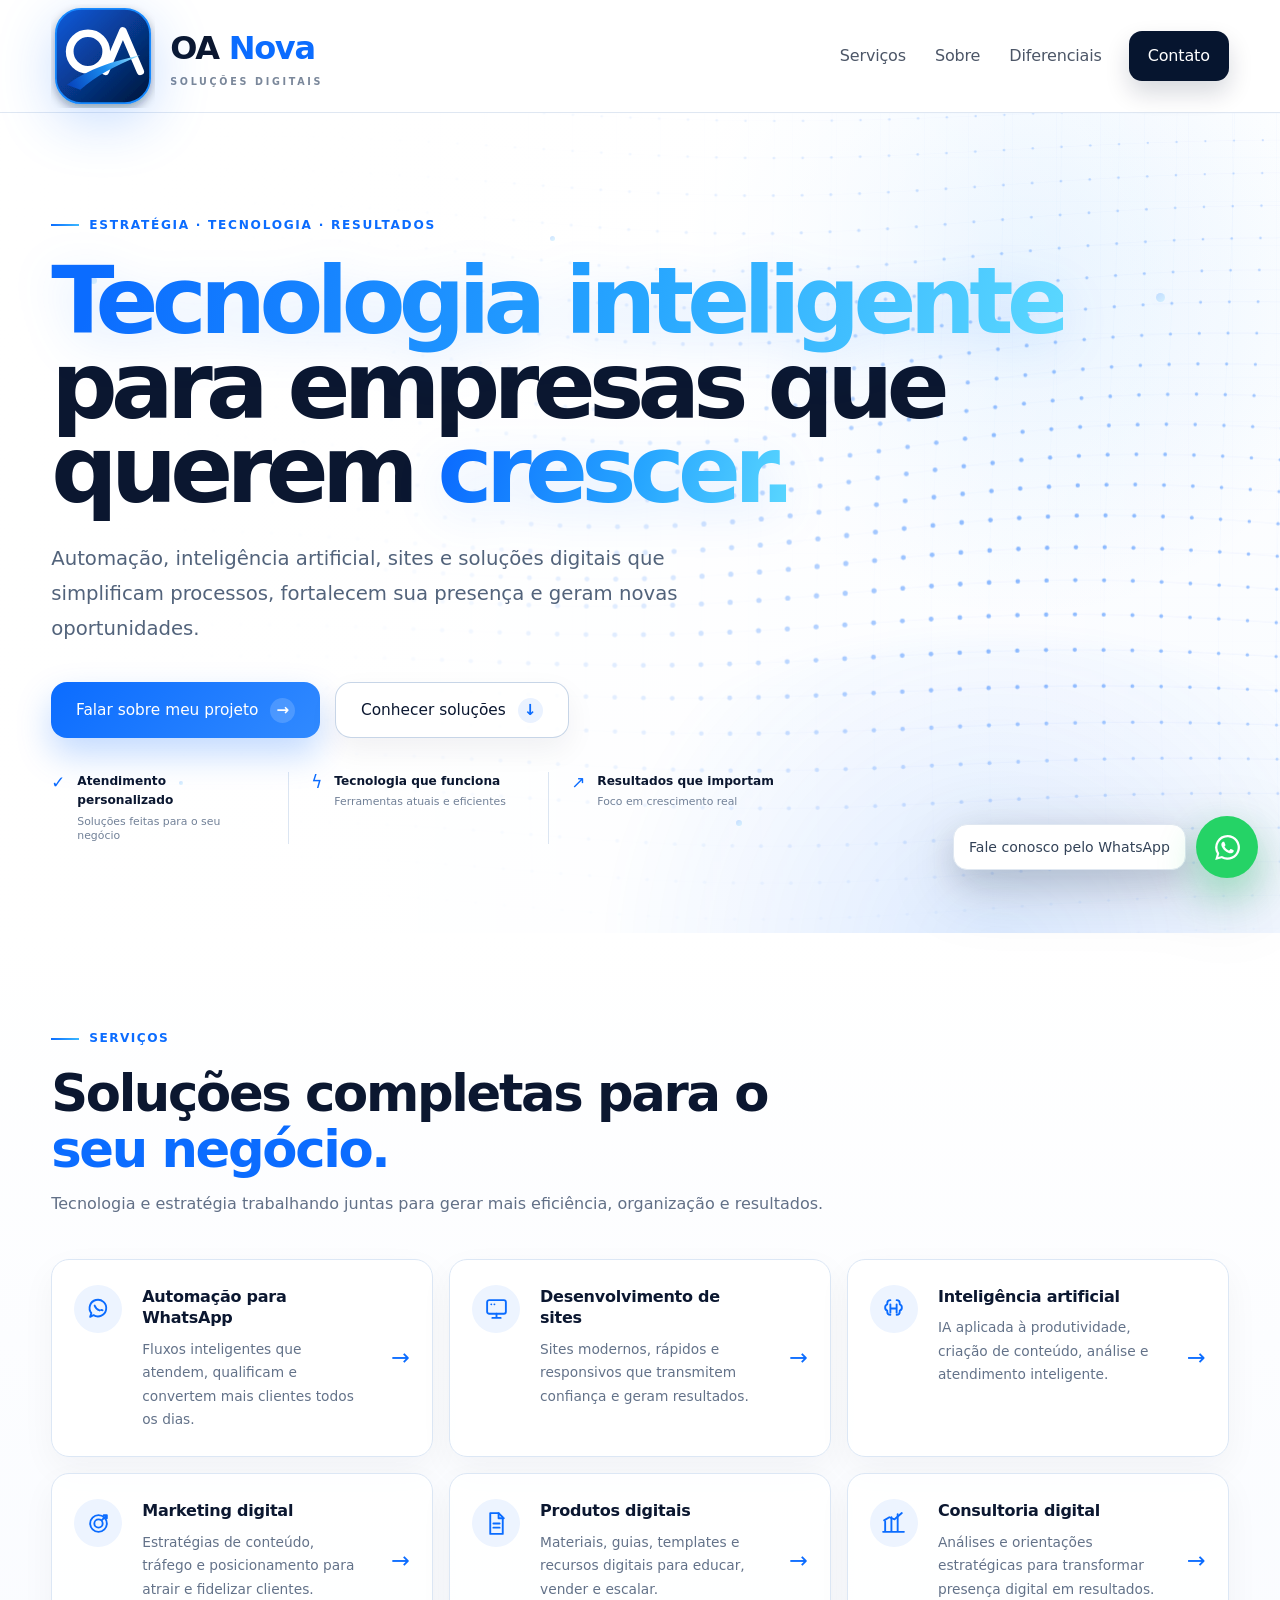
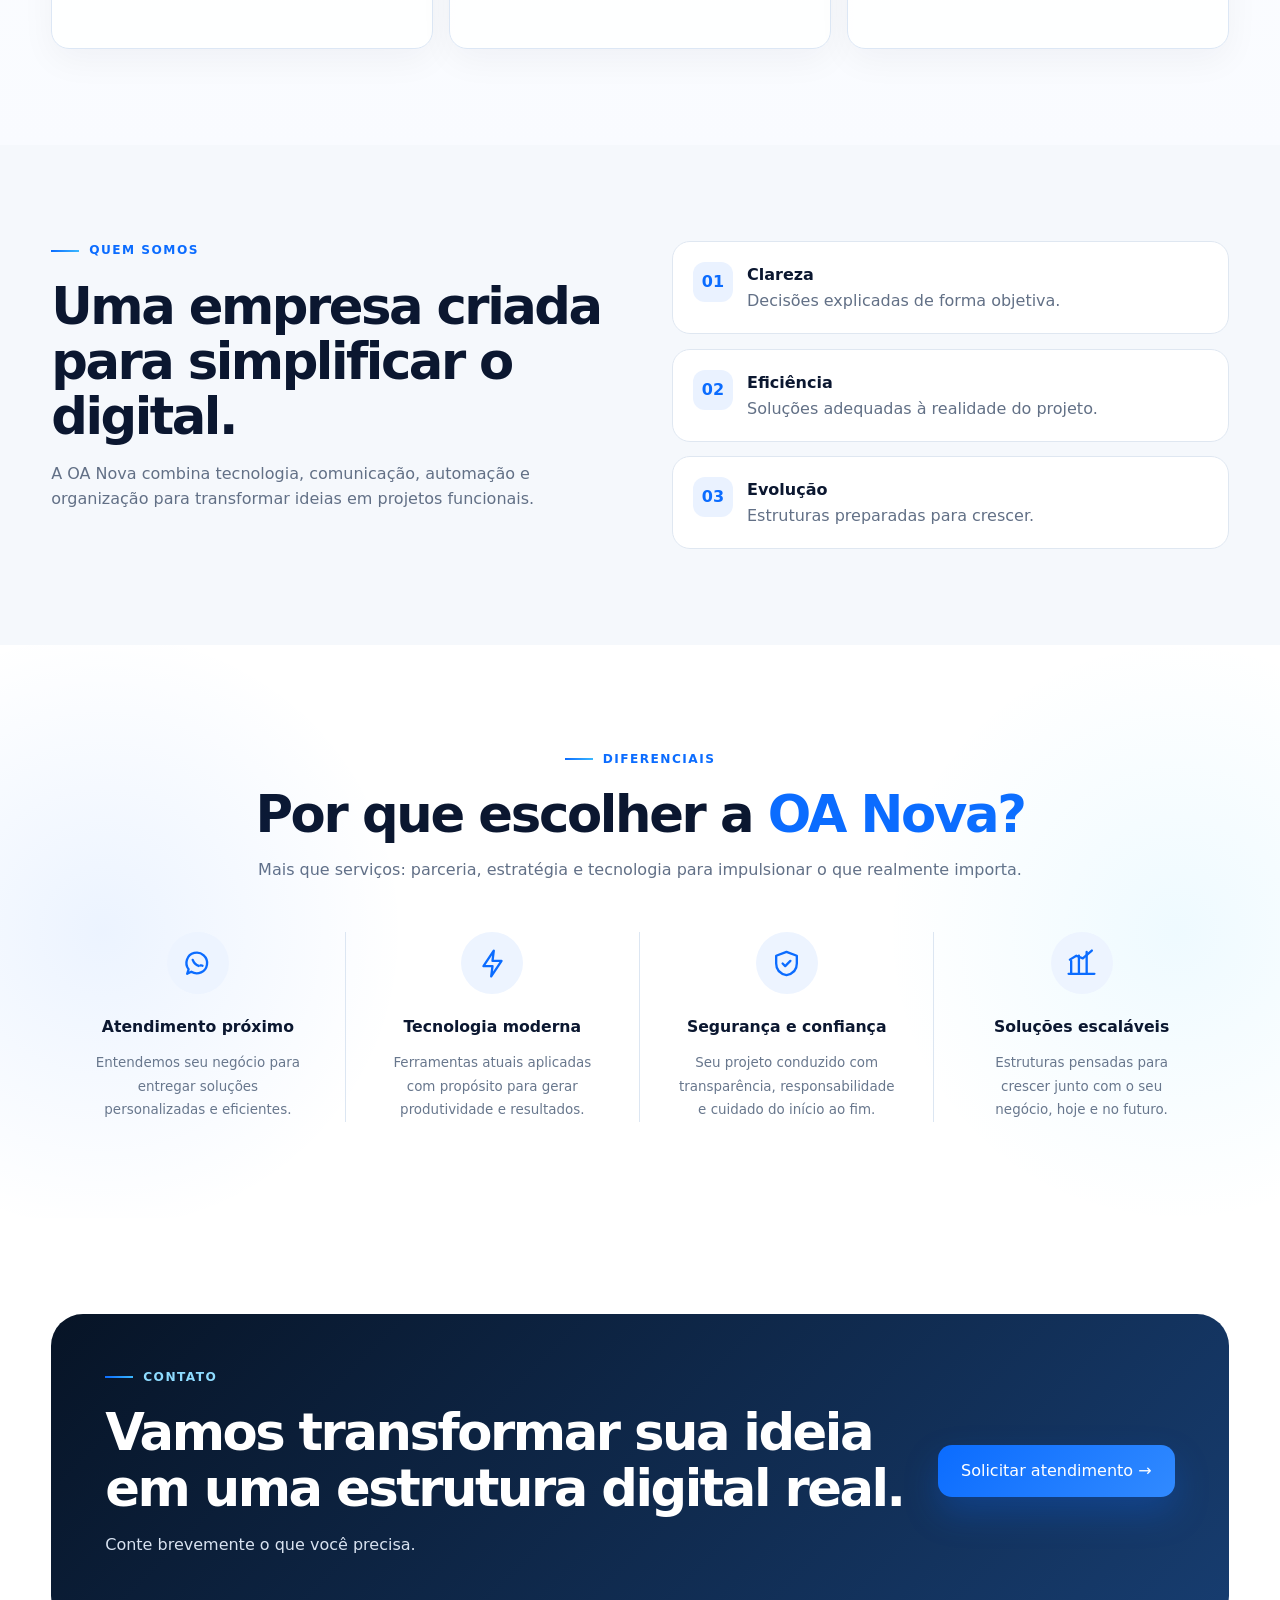
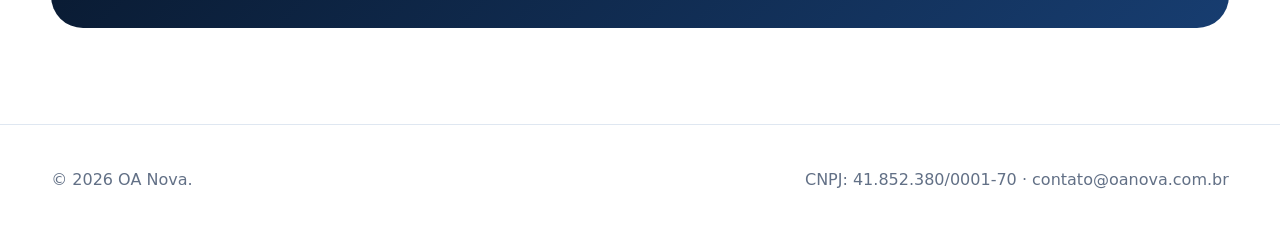
==== commit 3dca98fb: "Rediseno completo OA Nova" ====
--- a/index.html
+++ b/index.html
@@ -1,136 +1,122 @@
-<!DOCTYPE html>
-<html lang="pt-BR">
-<head>
-  <meta charset="UTF-8">
-  <meta name="viewport" content="width=device-width, initial-scale=1.0">
-  <meta name="description" content="OA Nova — tecnologia, automação, inteligência artificial e soluções digitais para empresas e empreendedores.">
-  <meta name="robots" content="index, follow">
-  <meta name="theme-color" content="#0B5CFF">
-  <meta property="og:title" content="OA Nova | Soluções Digitais">
-  <meta property="og:description" content="Tecnologia para transformar ideias em resultados.">
-  <meta property="og:type" content="website">
-  <meta property="og:url" content="https://oanova.com.br">
-  <title>OA Nova | Tecnologia para impulsionar negócios</title>
-  <style>
-    :root{
-      --blue:#0B5CFF;--blue-700:#0744BD;--blue-500:#347BFF;--blue-100:#EAF1FF;
-      --ink:#08111F;--muted:#5B6678;--line:#E4E9F1;--soft:#F7F9FC;--white:#FFF;
-      --wa:#25D366;--wa-dark:#1DA851;--shadow-sm:0 12px 32px rgba(8,17,31,.07);
-      --shadow-md:0 24px 70px rgba(8,17,31,.11);--shadow-blue:0 22px 55px rgba(11,92,255,.20);
-      --max:1180px;--radius-xl:30px;--radius-lg:22px;--radius-md:16px;
-      --ease:cubic-bezier(.22,1,.36,1);
-    }
-    *{box-sizing:border-box}
-    html{scroll-behavior:smooth}
-    body{margin:0;font-family:Inter,ui-sans-serif,system-ui,-apple-system,BlinkMacSystemFont,"Segoe UI",sans-serif;color:var(--ink);background:#fff;line-height:1.65;-webkit-font-smoothing:antialiased;text-rendering:optimizeLegibility;overflow-x:hidden}
-    a{color:inherit}.container{width:min(92%,var(--max));margin:0 auto}
-    .skip-link{position:absolute;left:-9999px}.skip-link:focus{left:18px;top:18px;z-index:999;background:#fff;padding:12px 16px;border-radius:10px;box-shadow:var(--shadow-sm)}
+<!doctype html><html lang="pt-BR"><head><meta charset="utf-8"><meta name="viewport" content="width=device-width,initial-scale=1"><meta name="description" content="OA Nova — automação, inteligência artificial, sites e soluções digitais."><meta name="theme-color" content="#06152f"><title>OA Nova | Soluções digitais</title><link rel="icon" href="assets/logo-oa-nova.svg"><link rel="stylesheet" href="css/style.css"></head><body><header id="header"><div class="container"><nav><a class="brand" href="#inicio"><img src="assets/logo-oa-nova.svg" alt="OA Nova"><span><strong>OA <span>Nova</span></strong><small>SOLUÇÕES DIGITAIS</small></span></a><div class="links"><a href="#servicos">Serviços</a><a href="#sobre">Sobre</a><a href="#diferenciais">Diferenciais</a><a class="cta" href="#contato">Contato</a></div></nav></div></header><main>
+<section class="hero hero-full" id="inicio">
+  <canvas id="heroMesh" class="hero-mesh-background" aria-hidden="true"></canvas>
+  <div class="hero-overlay" aria-hidden="true"></div>
+  <div class="hero-particles" aria-hidden="true"><i></i><i></i><i></i><i></i><i></i></div>
 
-    header{position:sticky;top:0;z-index:70;background:rgba(255,255,255,.84);backdrop-filter:blur(20px) saturate(160%);border-bottom:1px solid rgba(228,233,241,.72);transition:.3s ease}
-    header.scrolled{box-shadow:0 12px 38px rgba(8,17,31,.08);background:rgba(255,255,255,.92)}header.scrolled nav{min-height:74px}header.scrolled .brand-mark{width:56px;height:56px;border-radius:17px}header.scrolled .brand-word{font-size:1.72rem}
-    nav{min-height:88px;display:flex;align-items:center;justify-content:space-between;gap:28px;transition:min-height .35s var(--ease)}
-    .brand{display:inline-flex;align-items:center;gap:14px;text-decoration:none;min-width:max-content}
-    .brand-mark{width:66px;height:66px;border-radius:19px;display:flex;align-items:center;justify-content:center;gap:1px;background:linear-gradient(145deg,#0649D8 0%,var(--blue) 48%,#74A7FF 100%);color:#fff;font-weight:900;font-size:1.24rem;letter-spacing:-.085em;box-shadow:0 15px 36px rgba(11,92,255,.28),inset 0 1px 0 rgba(255,255,255,.28);position:relative;overflow:hidden;border:1px solid rgba(255,255,255,.32);transform:translateZ(0);transition:transform .35s var(--ease),box-shadow .35s ease}.brand-mark::before{content:"";position:absolute;inset:1px;border-radius:17px;border:1px solid rgba(255,255,255,.16);pointer-events:none}.brand:hover .brand-mark{transform:translateY(-2px) rotate(-1deg);box-shadow:0 20px 42px rgba(11,92,255,.34),inset 0 1px 0 rgba(255,255,255,.32)}.brand-mark .oa-o,.brand-mark .oa-a{position:relative;z-index:2;display:inline-block}.brand-mark .oa-a{transform:translateY(-1px)}
-    .brand-mark::after{content:"";position:absolute;inset:-35%;background:linear-gradient(110deg,transparent 35%,rgba(255,255,255,.35) 50%,transparent 65%);transform:translateX(-120%);transition:transform .8s var(--ease)}
-    .brand:hover .brand-mark::after{transform:translateX(120%)}
-    .brand-word{font-size:1.95rem;font-weight:900;letter-spacing:-.06em;line-height:1}.brand-word span:first-child{color:var(--blue)}.brand-word span:last-child{color:var(--ink)}
-    .nav-links{display:flex;align-items:center;gap:27px}.nav-links>a{text-decoration:none;color:var(--muted);font-size:.95rem;font-weight:760;position:relative;transition:.2s ease}
-    .nav-links>a::after{content:"";position:absolute;left:0;right:0;bottom:-9px;height:2px;border-radius:99px;background:var(--blue);transform:scaleX(0);transition:transform .25s var(--ease)}
-    .nav-links>a:hover{color:var(--ink)}.nav-links>a:hover::after{transform:scaleX(1)}
+  <div class="container hero-full-content">
+    <div class="hero-copy">
+      <div class="kicker">Estratégia · Tecnologia · Resultados</div>
 
-    .button{display:inline-flex;align-items:center;justify-content:center;gap:10px;min-height:51px;padding:0 22px;border-radius:14px;text-decoration:none;font-weight:850;border:1px solid transparent;transition:transform .25s var(--ease),box-shadow .25s ease,background .25s ease,border-color .25s ease;cursor:pointer}
-    .button:hover{transform:translateY(-3px)}.button-primary{background:var(--blue);color:#fff;box-shadow:0 14px 30px rgba(11,92,255,.22)}.button-primary:hover{background:var(--blue-700);box-shadow:0 18px 38px rgba(11,92,255,.28)}
-    .button-secondary{background:rgba(255,255,255,.88);color:var(--ink);border-color:var(--line);box-shadow:0 8px 22px rgba(8,17,31,.04)}.button-secondary:hover{border-color:#BFC9D8;box-shadow:var(--shadow-sm)}
-    .button svg{width:18px;height:18px}
+      <h1>
+        <span class="hero-gradient">Tecnologia inteligente</span><br>
+        para empresas que<br>
+        querem <span class="hero-accent">crescer.</span>
+      </h1>
 
-    .hero{position:relative;overflow:hidden;padding:120px 0 108px;background:radial-gradient(circle at 82% 16%,rgba(11,92,255,.17),transparent 29%),radial-gradient(circle at 6% 84%,rgba(74,140,255,.10),transparent 28%),linear-gradient(180deg,#fff 0%,#F7FAFF 100%);border-bottom:1px solid var(--line)}
-    .hero::after{content:"";position:absolute;left:50%;top:18%;width:620px;height:620px;transform:translateX(-5%);border-radius:50%;background:radial-gradient(circle,rgba(11,92,255,.10),transparent 66%);filter:blur(8px);animation:hero-breathe 8s ease-in-out infinite;pointer-events:none}@keyframes hero-breathe{50%{transform:translateX(-5%) scale(1.08);opacity:.72}}.hero::before{content:"";position:absolute;inset:0;background-image:linear-gradient(rgba(11,92,255,.035) 1px,transparent 1px),linear-gradient(90deg,rgba(11,92,255,.035) 1px,transparent 1px);background-size:42px 42px;mask-image:linear-gradient(to bottom,rgba(0,0,0,.65),transparent 80%)}
-    .orb{position:absolute;border-radius:50%;filter:blur(2px);pointer-events:none}.orb-one{width:390px;height:390px;right:-110px;top:40px;border:78px solid rgba(11,92,255,.055);animation:float-orb 11s ease-in-out infinite}.orb-two{width:160px;height:160px;left:4%;bottom:-75px;background:rgba(11,92,255,.055);animation:float-orb 9s ease-in-out infinite reverse}
-    @keyframes float-orb{50%{transform:translate3d(0,-18px,0) rotate(6deg)}}
-    .hero-grid{position:relative;z-index:2;display:grid;grid-template-columns:1.1fr .9fr;align-items:center;gap:70px}
-    .hero-copy{animation:hero-in .9s var(--ease) both}.hero-panel{animation:hero-in 1s .14s var(--ease) both}@keyframes hero-in{from{opacity:0;transform:translateY(30px)}to{opacity:1;transform:none}}
-    .eyebrow{display:inline-flex;align-items:center;gap:9px;color:var(--blue-700);font-size:.76rem;font-weight:900;letter-spacing:.105em;text-transform:uppercase;margin-bottom:20px;padding:8px 12px;border:1px solid rgba(11,92,255,.14);border-radius:999px;background:linear-gradient(180deg,rgba(255,255,255,.92),rgba(234,241,255,.78));box-shadow:0 8px 24px rgba(11,92,255,.08)}.eyebrow::before{content:"";width:7px;height:7px;border-radius:50%;background:var(--blue);box-shadow:0 0 0 5px rgba(11,92,255,.10);animation:badge-pulse 2.6s ease-in-out infinite}@keyframes badge-pulse{50%{box-shadow:0 0 0 8px rgba(11,92,255,0)}}
-    h1{margin:0 0 24px;font-size:clamp(3.15rem,6vw,5.65rem);line-height:.99;letter-spacing:-.066em;max-width:820px}.gradient-word{background:linear-gradient(110deg,var(--blue),#6A9EFF 52%,var(--blue));background-size:220% auto;-webkit-background-clip:text;background-clip:text;color:transparent;animation:gradient-shift 6s linear infinite}@keyframes gradient-shift{to{background-position:220% center}}
-    .lead{margin:0 0 34px;max-width:755px;color:var(--muted);font-size:clamp(1.08rem,2vw,1.3rem)}.hero-actions{display:flex;flex-wrap:wrap;gap:13px;margin-bottom:30px}.trust-line{display:flex;flex-wrap:wrap;gap:18px;color:var(--muted);font-size:.92rem;font-weight:700}.trust-line span{display:inline-flex;align-items:center;gap:8px}.trust-dot{width:8px;height:8px;border-radius:50%;background:var(--blue);box-shadow:0 0 0 4px rgba(11,92,255,.10)}
+      <p class="lead">
+        Automação, inteligência artificial, sites e soluções digitais que simplificam processos,
+        fortalecem sua presença e geram novas oportunidades.
+      </p>
 
-    .hero-panel{position:relative;border:1px solid rgba(255,255,255,.94);border-radius:32px;background:rgba(255,255,255,.72);backdrop-filter:blur(18px);box-shadow:var(--shadow-md);padding:28px;overflow:hidden;transform-style:preserve-3d;transition:transform .25s ease}
-    .hero-panel::before{content:"";position:absolute;width:230px;height:230px;border-radius:50%;top:-85px;right:-65px;background:linear-gradient(145deg,rgba(11,92,255,.26),rgba(74,140,255,.03))}
-    .panel-glow{position:absolute;width:110px;height:110px;border-radius:50%;background:rgba(11,92,255,.16);filter:blur(45px);left:22%;bottom:9%}
-    .panel-top{position:relative;display:flex;align-items:center;gap:17px;margin-bottom:27px}.panel-top .brand-mark{width:64px;height:64px;border-radius:19px;font-size:1.22rem}.panel-top strong{display:block;font-size:1.52rem;letter-spacing:-.04em}.panel-top span{display:block;color:var(--muted);font-size:.88rem}
-    .dashboard{position:relative;display:grid;gap:14px}.dashboard-main{display:grid;grid-template-columns:1.1fr .9fr;gap:14px}.metric,.activity{background:rgba(255,255,255,.92);border:1px solid var(--line);border-radius:19px;padding:19px;box-shadow:0 10px 30px rgba(8,17,31,.04)}
-    .metric-label{color:var(--muted);font-size:.78rem;font-weight:760;text-transform:uppercase;letter-spacing:.08em}.metric strong{display:block;font-size:1.7rem;letter-spacing:-.04em;margin:5px 0}.metric small{color:#1C9A54;font-weight:800}.chart{height:72px;margin-top:12px;display:flex;align-items:end;gap:7px}.chart i{display:block;flex:1;border-radius:6px 6px 3px 3px;background:linear-gradient(180deg,#72A6FF,var(--blue));animation:bars 1s var(--ease) both;transform-origin:bottom}.chart i:nth-child(1){height:35%}.chart i:nth-child(2){height:52%;animation-delay:.08s}.chart i:nth-child(3){height:42%;animation-delay:.16s}.chart i:nth-child(4){height:70%;animation-delay:.24s}.chart i:nth-child(5){height:60%;animation-delay:.32s}.chart i:nth-child(6){height:90%;animation-delay:.4s}@keyframes bars{from{transform:scaleY(0);opacity:.2}}
-    .activity{display:grid;gap:13px}.activity-row{display:flex;align-items:center;gap:10px}.activity-icon,.service-icon,.why-icon{display:grid;place-items:center;background:var(--blue-100);color:var(--blue)}.activity-icon{width:37px;height:37px;border-radius:11px;flex:0 0 auto}.activity-row strong{font-size:.86rem;display:block}.activity-row span{font-size:.75rem;color:var(--muted);display:block}.activity-icon svg{width:18px;height:18px}
-    .status-strip{display:flex;align-items:center;justify-content:space-between;gap:14px;background:linear-gradient(135deg,#0B1320,#173A68);color:#fff;border-radius:18px;padding:16px 18px}.status-strip span{font-size:.84rem;color:#D9E5F4}.status-live{display:inline-flex;align-items:center;gap:7px;font-size:.78rem;font-weight:850}.status-live::before{content:"";width:8px;height:8px;border-radius:50%;background:#50E08B;box-shadow:0 0 0 5px rgba(80,224,139,.14);animation:pulse 1.9s ease infinite}@keyframes pulse{50%{box-shadow:0 0 0 9px rgba(80,224,139,0)}}
+      <div class="actions">
+        <a class="btn primary" href="#contato"><span>Falar sobre meu projeto</span><b aria-hidden="true">→</b></a>
+        <a class="btn secondary" href="#servicos"><span>Conhecer soluções</span><b aria-hidden="true">↓</b></a>
+      </div>
 
-    section{padding:100px 0}.soft-section{background:var(--soft)}.section-head{max-width:760px;margin-bottom:48px}.section-head.center{text-align:center;margin-left:auto;margin-right:auto}.section-head.center .eyebrow{justify-content:center}h2{margin:0 0 15px;font-size:clamp(2.2rem,4vw,3.4rem);line-height:1.08;letter-spacing:-.048em}.section-head p{margin:0;color:var(--muted);font-size:1.08rem}
-    .services-grid{display:grid;grid-template-columns:repeat(3,1fr);gap:21px}.service-card{position:relative;min-height:248px;padding:31px;background:#fff;border:1px solid var(--line);border-radius:var(--radius-lg);overflow:hidden;transition:transform .35s var(--ease),box-shadow .35s ease,border-color .35s ease}.service-card::after{content:"";position:absolute;width:150px;height:150px;border-radius:50%;right:-85px;bottom:-90px;background:rgba(11,92,255,.07);transition:transform .45s var(--ease)}.service-card:hover{transform:translateY(-8px);border-color:#C9D7EA;box-shadow:var(--shadow-md)}.service-card:hover::after{transform:scale(1.4)}
-    .service-icon{width:52px;height:52px;border-radius:16px;margin-bottom:23px;transition:transform .35s var(--ease),background .35s ease,color .35s ease}.service-card:hover .service-icon{transform:rotate(-5deg) scale(1.08);background:var(--blue);color:#fff}.service-icon svg{width:24px;height:24px}.service-card h3{margin:0 0 10px;font-size:1.19rem;letter-spacing:-.025em}.service-card p{margin:0;color:var(--muted)}
+      <div class="hero-points">
+        <div><span class="point-icon">✓</span><p><strong>Atendimento personalizado</strong><small>Soluções feitas para o seu negócio</small></p></div>
+        <div><span class="point-icon">ϟ</span><p><strong>Tecnologia que funciona</strong><small>Ferramentas atuais e eficientes</small></p></div>
+        <div><span class="point-icon">↗</span><p><strong>Resultados que importam</strong><small>Foco em crescimento real</small></p></div>
+      </div>
+    </div>
+  </div>
+</section>
+<section id="servicos" class="services-section">
+  <div class="container">
+    <div class="section-intro reveal">
+      <div class="kicker">Serviços</div>
+      <h2>Soluções completas para o <span>seu negócio.</span></h2>
+      <p>Tecnologia e estratégia trabalhando juntas para gerar mais eficiência, organização e resultados.</p>
+    </div>
 
-    .about-grid{display:grid;grid-template-columns:1.04fr .96fr;align-items:start;gap:64px}.about-copy p{color:var(--muted);font-size:1.05rem}.values{display:grid;gap:14px}.value{display:flex;gap:15px;align-items:flex-start;padding:21px;background:#fff;border:1px solid var(--line);border-radius:18px;transition:.3s var(--ease)}.value:hover{transform:translateX(7px);border-color:#C9D7EA;box-shadow:var(--shadow-sm)}.value-badge{width:40px;height:40px;flex:0 0 auto;display:grid;place-items:center;border-radius:12px;background:var(--blue-100);color:var(--blue);font-weight:900}.value strong{display:block;margin-bottom:3px}.value span{color:var(--muted);font-size:.92rem}
+    <div class="service-grid">
+      <article class="service-card reveal">
+        <div class="service-icon"><svg viewBox="0 0 24 24" aria-hidden="true"><path d="M7.2 18.4 4 20l1.1-3.5A8 8 0 1 1 7.2 18.4Z"/><path d="M8.3 9.2c.8 2.2 2.5 3.9 4.7 4.7"/><path d="M14.4 13.5c.5-.2 1-.1 1.5.2"/></svg></div>
+        <div class="service-copy"><h3>Automação para WhatsApp</h3><p>Fluxos inteligentes que atendem, qualificam e convertem mais clientes todos os dias.</p></div>
+        <span class="service-arrow">→</span>
+      </article>
+      <article class="service-card reveal">
+        <div class="service-icon"><svg viewBox="0 0 24 24" aria-hidden="true"><rect x="3" y="4" width="18" height="13" rx="2"/><path d="M8 21h8M12 17v4M7 8h.01M10 8h.01"/></svg></div>
+        <div class="service-copy"><h3>Desenvolvimento de sites</h3><p>Sites modernos, rápidos e responsivos que transmitem confiança e geram resultados.</p></div>
+        <span class="service-arrow">→</span>
+      </article>
+      <article class="service-card reveal">
+        <div class="service-icon"><svg viewBox="0 0 24 24" aria-hidden="true"><path d="M9 4a3 3 0 0 0-3 3v1a3 3 0 0 0-2 3 3 3 0 0 0 2 3v1a3 3 0 0 0 3 3"/><path d="M15 4a3 3 0 0 1 3 3v1a3 3 0 0 1 2 3 3 3 0 0 1-2 3v1a3 3 0 0 1-3 3"/><path d="M9 8v8M15 8v8M9 12h6"/></svg></div>
+        <div class="service-copy"><h3>Inteligência artificial</h3><p>IA aplicada à produtividade, criação de conteúdo, análise e atendimento inteligente.</p></div>
+        <span class="service-arrow">→</span>
+      </article>
+      <article class="service-card reveal">
+        <div class="service-icon"><svg viewBox="0 0 24 24" aria-hidden="true"><circle cx="12" cy="12" r="8"/><circle cx="12" cy="12" r="4"/><path d="m15 9 5-5M17 4h3v3"/></svg></div>
+        <div class="service-copy"><h3>Marketing digital</h3><p>Estratégias de conteúdo, tráfego e posicionamento para atrair e fidelizar clientes.</p></div>
+        <span class="service-arrow">→</span>
+      </article>
+      <article class="service-card reveal">
+        <div class="service-icon"><svg viewBox="0 0 24 24" aria-hidden="true"><path d="M6 2h8l4 4v16H6z"/><path d="M14 2v5h5M9 12h6M9 16h6"/></svg></div>
+        <div class="service-copy"><h3>Produtos digitais</h3><p>Materiais, guias, templates e recursos digitais para educar, vender e escalar.</p></div>
+        <span class="service-arrow">→</span>
+      </article>
+      <article class="service-card reveal">
+        <div class="service-icon"><svg viewBox="0 0 24 24" aria-hidden="true"><path d="M4 20V10M10 20V6M16 20V3M22 20H2"/><path d="m3 9 5-3 5 2 7-6"/></svg></div>
+        <div class="service-copy"><h3>Consultoria digital</h3><p>Análises e orientações estratégicas para transformar presença digital em resultados.</p></div>
+        <span class="service-arrow">→</span>
+      </article>
+    </div>
+  </div>
+</section><section class="soft" id="sobre"><div class="container about-grid"><div class="about reveal"><div class="kicker">Quem somos</div><h2>Uma empresa criada para simplificar o digital.</h2><p>A OA Nova combina tecnologia, comunicação, automação e organização para transformar ideias em projetos funcionais.</p></div><div class="values"><div class="value reveal"><b>01</b><div><strong>Clareza</strong><br><span>Decisões explicadas de forma objetiva.</span></div></div><div class="value reveal"><b>02</b><div><strong>Eficiência</strong><br><span>Soluções adequadas à realidade do projeto.</span></div></div><div class="value reveal"><b>03</b><div><strong>Evolução</strong><br><span>Estruturas preparadas para crescer.</span></div></div></div></div></section>
+<section id="diferenciais" class="advantages-section">
+  <div class="advantages-bg" aria-hidden="true"></div>
+  <div class="container">
+    <div class="section-intro center reveal">
+      <div class="kicker">Diferenciais</div>
+      <h2>Por que escolher a <span>OA Nova?</span></h2>
+      <p>Mais que serviços: parceria, estratégia e tecnologia para impulsionar o que realmente importa.</p>
+    </div>
+    <div class="advantage-grid">
+      <article class="advantage reveal">
+        <div class="advantage-icon"><svg viewBox="0 0 24 24" aria-hidden="true"><path d="M7.2 18.4 4 20l1.1-3.5A8 8 0 1 1 7.2 18.4Z"/><path d="M8.3 9.2c.8 2.2 2.5 3.9 4.7 4.7"/><path d="M14.4 13.5c.5-.2 1-.1 1.5.2"/></svg></div>
+        <h3>Atendimento próximo</h3>
+        <p>Entendemos seu negócio para entregar soluções personalizadas e eficientes.</p>
+      </article>
+      <article class="advantage reveal">
+        <div class="advantage-icon"><svg viewBox="0 0 24 24" aria-hidden="true"><path d="m13 2-8 12h7l-1 8 8-12h-7z"/></svg></div>
+        <h3>Tecnologia moderna</h3>
+        <p>Ferramentas atuais aplicadas com propósito para gerar produtividade e resultados.</p>
+      </article>
+      <article class="advantage reveal">
+        <div class="advantage-icon"><svg viewBox="0 0 24 24" aria-hidden="true"><path d="M12 3 4 6v6c0 5 3.4 8 8 9 4.6-1 8-4 8-9V6z"/><path d="m9 12 2 2 4-4"/></svg></div>
+        <h3>Segurança e confiança</h3>
+        <p>Seu projeto conduzido com transparência, responsabilidade e cuidado do início ao fim.</p>
+      </article>
+      <article class="advantage reveal">
+        <div class="advantage-icon"><svg viewBox="0 0 24 24" aria-hidden="true"><path d="M4 20V10M10 20V6M16 20V3M22 20H2"/><path d="m3 9 5-3 5 2 7-6"/></svg></div>
+        <h3>Soluções escaláveis</h3>
+        <p>Estruturas pensadas para crescer junto com o seu negócio, hoje e no futuro.</p>
+      </article>
+    </div>
+  </div>
+</section><section id="contato"><div class="container"><div class="contact reveal"><div><div class="kicker" style="color:#8edcff">Contato</div><h2>Vamos transformar sua ideia em uma estrutura digital real.</h2><p>Conte brevemente o que você precisa.</p></div><a class="btn primary" href="https://wa.me/5511958329165" target="_blank">Solicitar atendimento →</a></div></div></section></main><footer><div class="container foot"><span>© <span id="year"></span> OA Nova.</span><span>CNPJ: 41.852.380/0001-70 · contato@oanova.com.br</span></div></footer><script src="js/main.js"></script>
+<a class="whatsapp-float"
+   href="https://wa.me/5511958329165"
+   target="_blank"
+   rel="noopener noreferrer"
+   aria-label="Fale conosco pelo WhatsApp">
+  <span class="whatsapp-label">Fale conosco pelo WhatsApp</span>
+  <span class="whatsapp-button" aria-hidden="true">
+    <svg viewBox="0 0 32 32" xmlns="http://www.w3.org/2000/svg">
+      <path d="M16.04 3.2A12.74 12.74 0 0 0 5.1 22.45L3.3 28.8l6.56-1.72A12.76 12.76 0 1 0 16.04 3.2Zm0 23.18a10.4 10.4 0 0 1-5.31-1.45l-.38-.23-3.89 1.02 1.04-3.79-.25-.39a10.43 10.43 0 1 1 8.79 4.84Zm5.73-7.8c-.31-.16-1.86-.92-2.15-1.02-.29-.11-.5-.16-.71.16-.21.31-.82 1.02-1 1.23-.18.21-.37.24-.68.08-1.84-.92-3.05-1.64-4.27-3.73-.32-.55.32-.51.92-1.7.1-.21.05-.39-.03-.55-.08-.16-.71-1.71-.97-2.34-.26-.61-.52-.53-.71-.54h-.61c-.21 0-.55.08-.84.39-.29.31-1.1 1.08-1.1 2.63 0 1.55 1.13 3.05 1.29 3.26.16.21 2.22 3.39 5.38 4.75.75.32 1.34.52 1.8.67.76.24 1.44.21 1.98.13.6-.09 1.86-.76 2.13-1.5.26-.74.26-1.37.18-1.5-.08-.13-.29-.21-.6-.37Z"/>
+    </svg>
+  </span>
+</a>
 
-    .why-grid{display:grid;grid-template-columns:repeat(4,1fr);gap:18px}.why-card{position:relative;background:linear-gradient(160deg,#fff 0%,#FBFDFF 100%);border:1px solid var(--line);border-radius:24px;padding:29px 25px 27px;box-shadow:0 14px 38px rgba(8,17,31,.045);overflow:hidden;isolation:isolate;transition:transform .42s var(--ease),box-shadow .42s ease,border-color .42s ease}.why-card::before{content:"";position:absolute;width:150px;height:150px;border-radius:50%;right:-75px;top:-75px;background:radial-gradient(circle,rgba(11,92,255,.16),transparent 68%);opacity:.55;z-index:-1;transition:transform .5s var(--ease),opacity .4s ease}.why-card::after{content:"";position:absolute;inset:auto 24px 0;height:2px;background:linear-gradient(90deg,transparent,var(--blue),transparent);transform:scaleX(0);transform-origin:center;transition:transform .45s var(--ease)}.why-card:hover{transform:translateY(-10px);border-color:#C5D4EA;box-shadow:0 28px 72px rgba(8,17,31,.12)}.why-card:hover::before{transform:scale(1.28);opacity:.8}.why-card:hover::after{transform:scaleX(1)}.why-icon{position:relative;width:52px;height:52px;border-radius:17px;margin-bottom:22px;background:linear-gradient(145deg,#EEF4FF,#DFEAFF);border:1px solid rgba(11,92,255,.10);box-shadow:0 10px 25px rgba(11,92,255,.08);transition:.42s var(--ease)}.why-card:hover .why-icon{background:linear-gradient(145deg,var(--blue),#6A9EFF);color:#fff;transform:translateY(-3px) rotate(-4deg) scale(1.06);box-shadow:0 16px 30px rgba(11,92,255,.24)}.why-icon svg{width:24px;height:24px}.why-card strong{position:relative;display:block;margin-bottom:9px;font-size:1.04rem;letter-spacing:-.015em}.why-card span{position:relative;color:var(--muted);font-size:.92rem;line-height:1.62}
-
-    .contact-panel{position:relative;overflow:hidden;padding:56px;border-radius:32px;background:linear-gradient(135deg,#08111F,#173D70);color:#fff;display:grid;grid-template-columns:1fr auto;gap:30px;align-items:center;box-shadow:var(--shadow-md)}.contact-panel::before{content:"";position:absolute;width:330px;height:330px;border-radius:50%;right:-130px;top:-170px;border:70px solid rgba(255,255,255,.045)}.contact-panel>*{position:relative}.contact-panel h2{margin-bottom:9px}.contact-panel p{margin:0;color:#D8E2F0;max-width:680px}.contact-meta{margin-top:22px;display:flex;flex-wrap:wrap;gap:16px 24px;color:#EDF2F8;font-size:.95rem}.contact-meta a{color:#fff}.contact-meta strong{font-weight:800}
-
-    .contact-eyebrow{color:#BFD5FF;background:rgba(255,255,255,.08);border-color:rgba(255,255,255,.16);box-shadow:none}.contact-eyebrow::before{background:#83AEFF;box-shadow:0 0 0 5px rgba(131,174,255,.13)}footer{background:#fff;border-top:1px solid var(--line);padding:46px 0 34px;color:var(--muted);font-size:.92rem}.footer-top{display:grid;grid-template-columns:1.05fr .95fr;gap:40px;align-items:start}.footer-brand{display:flex;align-items:center;gap:14px;margin-bottom:16px}.footer-brand .brand-mark{width:54px;height:54px;border-radius:16px;font-size:1rem}.footer-brand strong{color:var(--ink);font-size:1.3rem;letter-spacing:-.03em}.legal-box{border:1px solid var(--line);border-radius:17px;background:var(--soft);padding:21px}.legal-box strong{display:block;color:var(--ink);margin-bottom:5px}.legal-line{margin-top:6px}.footer-links{display:flex;justify-content:flex-end;gap:18px;flex-wrap:wrap}.footer-links a{text-decoration:none}.footer-links a:hover{color:var(--blue)}.footer-bottom{margin-top:30px;padding-top:22px;border-top:1px solid var(--line);display:flex;justify-content:space-between;gap:20px;align-items:center}
-
-    .whatsapp-float{position:fixed;right:24px;bottom:24px;z-index:80;display:flex;align-items:center;gap:10px;text-decoration:none;filter:drop-shadow(0 14px 28px rgba(8,17,31,.20));animation:float-in .7s 1s var(--ease) both}@keyframes float-in{from{opacity:0;transform:translateY(20px)}}.whatsapp-float-label{background:#fff;color:var(--ink);border:1px solid var(--line);border-radius:14px;padding:10px 14px;font-size:.9rem;font-weight:800;white-space:nowrap;box-shadow:0 10px 26px rgba(8,17,31,.10);transition:.2s ease}.whatsapp-float-button{width:60px;height:60px;border-radius:50%;display:grid;place-items:center;background:var(--wa);box-shadow:0 14px 30px rgba(37,211,102,.30);transition:.25s var(--ease)}.whatsapp-float-button svg{width:30px;height:30px;color:#fff}.whatsapp-float:hover .whatsapp-float-button{background:var(--wa-dark);transform:translateY(-4px) scale(1.05)}.whatsapp-float:hover .whatsapp-float-label{transform:translateY(-2px);border-color:#C7D4E7}
-
-    .reveal{opacity:0;transform:translateY(28px);transition:opacity .72s var(--ease),transform .72s var(--ease)}.reveal.visible{opacity:1;transform:none}.stagger>*{transition-delay:calc(var(--i,0)*90ms)}
-    @media(prefers-reduced-motion:reduce){html{scroll-behavior:auto}*,*::before,*::after{animation-duration:.01ms!important;animation-iteration-count:1!important;transition-duration:.01ms!important}.reveal{opacity:1;transform:none}}
-    @media(max-width:980px){.hero-grid,.about-grid,.contact-panel,.footer-top{grid-template-columns:1fr}.hero-grid{gap:48px}.services-grid{grid-template-columns:repeat(2,1fr)}.why-grid{grid-template-columns:repeat(2,1fr)}.footer-links{justify-content:flex-start}.hero-panel{max-width:690px}}
-    @media(max-width:760px){nav{min-height:76px}.brand-mark{width:54px;height:54px;border-radius:17px;font-size:1.08rem}.brand-word{font-size:1.5rem}.nav-links>a{display:none}.hero{padding:82px 0 72px}.hero-grid{gap:40px}h1{font-size:clamp(2.75rem,14vw,4rem)}.dashboard-main,.services-grid,.why-grid{grid-template-columns:1fr}.hero-panel{padding:21px}.panel-top{margin-bottom:20px}.panel-top .brand-mark{width:54px;height:54px}.status-strip{align-items:flex-start;flex-direction:column}section{padding:74px 0}.contact-panel{padding:36px 25px}.contact-panel .button{width:100%}.footer-bottom{flex-direction:column;align-items:flex-start}.whatsapp-float{right:16px;bottom:16px}.whatsapp-float-label{display:none}.whatsapp-float-button{width:56px;height:56px}.orb-one{opacity:.55}}
-  </style>
-</head>
-<body>
-<a class="skip-link" href="#conteudo">Pular para o conteúdo</a>
-<header id="header"><div class="container"><nav aria-label="Navegação principal">
-  <a class="brand" href="#inicio" aria-label="OA Nova — início"><span class="brand-mark" aria-hidden="true"><span class="oa-o">O</span><span class="oa-a">A</span></span><span class="brand-word"><span>OA</span> <span>Nova</span></span></a>
-  <div class="nav-links"><a href="#servicos">Serviços</a><a href="#sobre">Sobre</a><a href="#diferenciais">Diferenciais</a><a href="#contato">Contato</a></div>
-</nav></div></header>
-<main id="conteudo">
-<section class="hero" id="inicio"><span class="orb orb-one"></span><span class="orb orb-two"></span><div class="container hero-grid">
-  <div class="hero-copy"><div class="eyebrow">Tecnologia para negócios</div><h1>Transformamos ideias em <span class="gradient-word">soluções digitais.</span></h1><p class="lead">A OA Nova desenvolve automações, projetos online, soluções com inteligência artificial e produtos digitais para ajudar empresas e empreendedores a crescer com mais clareza, agilidade e eficiência.</p>
-    <div class="hero-actions"><a class="button button-primary" href="#contato">Entrar em contato <svg viewBox="0 0 24 24" fill="none" stroke="currentColor" stroke-width="2"><path d="M5 12h14M13 6l6 6-6 6"/></svg></a><a class="button button-secondary" href="#servicos">Conhecer soluções</a></div>
-    <div class="trust-line"><span><i class="trust-dot"></i> Atendimento online</span><span><i class="trust-dot"></i> Soluções personalizadas</span><span><i class="trust-dot"></i> Tecnologia acessível</span></div>
-  </div>
-  <aside class="hero-panel" id="heroPanel" aria-label="Visão geral das soluções OA Nova"><span class="panel-glow"></span><div class="panel-top"><span class="brand-mark" aria-hidden="true"><span class="oa-o">O</span><span class="oa-a">A</span></span><div><strong>OA Nova</strong><span>Estrutura digital para empresas e empreendedores.</span></div></div>
-    <div class="dashboard"><div class="dashboard-main"><div class="metric"><span class="metric-label">Eficiência digital</span><strong>+ clareza</strong><small>Processos conectados</small><div class="chart" aria-hidden="true"><i></i><i></i><i></i><i></i><i></i><i></i></div></div>
-      <div class="activity"><div class="activity-row"><span class="activity-icon"><svg viewBox="0 0 24 24" fill="none" stroke="currentColor" stroke-width="2"><path d="M12 3v3M12 18v3M3 12h3M18 12h3M5.6 5.6l2.1 2.1M16.3 16.3l2.1 2.1M18.4 5.6l-2.1 2.1M7.7 16.3l-2.1 2.1"/><circle cx="12" cy="12" r="4"/></svg></span><div><strong>Automação</strong><span>Fluxos mais eficientes</span></div></div><div class="activity-row"><span class="activity-icon"><svg viewBox="0 0 24 24" fill="none" stroke="currentColor" stroke-width="2"><path d="M12 2l1.7 5.3L19 9l-5.3 1.7L12 16l-1.7-5.3L5 9l5.3-1.7L12 2z"/><path d="M19 15l.9 2.6L22.5 19l-2.6.9L19 22.5l-.9-2.6-2.6-.9 2.6-.9L19 15z"/></svg></span><div><strong>Inteligência artificial</strong><span>Tecnologia com propósito</span></div></div><div class="activity-row"><span class="activity-icon"><svg viewBox="0 0 24 24" fill="none" stroke="currentColor" stroke-width="2"><circle cx="12" cy="12" r="9"/><path d="M3 12h18M12 3c2.5 2.7 3.8 5.7 3.8 9S14.5 18.3 12 21c-2.5-2.7-3.8-5.7-3.8-9S9.5 5.7 12 3z"/></svg></span><div><strong>Presença online</strong><span>Imagem profissional</span></div></div></div></div>
-      <div class="status-strip"><div><strong>Estrutura preparada para evoluir</strong><br><span>Soluções adaptáveis à realidade do negócio.</span></div><span class="status-live">Em desenvolvimento contínuo</span></div></div>
-  </aside>
-</div></section>
-
-<section id="servicos"><div class="container"><div class="section-head reveal"><div class="eyebrow">Nossas soluções</div><h2>Estrutura digital pensada para crescer.</h2><p>Projetos práticos, claros e adaptáveis às necessidades de empreendedores e pequenos negócios.</p></div>
-<div class="services-grid stagger">
-<article class="service-card reveal" style="--i:0"><div class="service-icon"><svg viewBox="0 0 24 24" fill="none" stroke="currentColor" stroke-width="1.8"><path d="M21 15a4 4 0 0 1-4 4H8l-5 3V7a4 4 0 0 1 4-4h10a4 4 0 0 1 4 4z"/><path d="M8 9h8M8 13h5"/></svg></div><h3>Automação para WhatsApp</h3><p>Organização de atendimento, fluxos de comunicação e processos automatizados para negócios.</p></article>
-<article class="service-card reveal" style="--i:1"><div class="service-icon"><svg viewBox="0 0 24 24" fill="none" stroke="currentColor" stroke-width="1.8"><circle cx="12" cy="12" r="9"/><path d="M3 12h18M12 3c2.5 2.7 3.8 5.7 3.8 9S14.5 18.3 12 21c-2.5-2.7-3.8-5.7-3.8-9S9.5 5.7 12 3z"/></svg></div><h3>Desenvolvimento de sites</h3><p>Páginas institucionais e estruturas online objetivas, responsivas e profissionais.</p></article>
-<article class="service-card reveal" style="--i:2"><div class="service-icon"><svg viewBox="0 0 24 24" fill="none" stroke="currentColor" stroke-width="1.8"><path d="M12 2l1.7 5.3L19 9l-5.3 1.7L12 16l-1.7-5.3L5 9l5.3-1.7L12 2z"/><path d="M19 15l.9 2.6L22.5 19l-2.6.9L19 22.5l-.9-2.6-2.6-.9 2.6-.9L19 15z"/></svg></div><h3>Inteligência artificial</h3><p>Aplicação de IA em conteúdo, produtividade, atendimento e organização de projetos.</p></article>
-<article class="service-card reveal" style="--i:3"><div class="service-icon"><svg viewBox="0 0 24 24" fill="none" stroke="currentColor" stroke-width="1.8"><circle cx="12" cy="12" r="9"/><circle cx="12" cy="12" r="4"/><path d="M12 3v3M21 12h-3M12 21v-3M3 12h3"/></svg></div><h3>Marketing digital</h3><p>Planejamento de comunicação, presença digital, conteúdo e campanhas para projetos online.</p></article>
-<article class="service-card reveal" style="--i:4"><div class="service-icon"><svg viewBox="0 0 24 24" fill="none" stroke="currentColor" stroke-width="1.8"><path d="M4 5.5A2.5 2.5 0 0 1 6.5 3H11v16H6.5A2.5 2.5 0 0 0 4 21.5zM20 5.5A2.5 2.5 0 0 0 17.5 3H13v16h4.5a2.5 2.5 0 0 1 2.5 2.5z"/></svg></div><h3>Produtos digitais</h3><p>Desenvolvimento e estruturação de materiais, guias, conteúdos e recursos digitais.</p></article>
-<article class="service-card reveal" style="--i:5"><div class="service-icon"><svg viewBox="0 0 24 24" fill="none" stroke="currentColor" stroke-width="1.8"><circle cx="12" cy="12" r="9"/><path d="M15.5 8.5l-2 5-5 2 2-5z"/></svg></div><h3>Consultoria digital</h3><p>Orientação prática sobre ferramentas, processos e estrutura para crescimento online.</p></article>
-</div></div></section>
-<section class="soft-section" id="sobre"><div class="container about-grid"><div class="about-copy reveal"><div class="eyebrow">Quem somos</div><h2>Uma empresa criada para simplificar o digital.</h2><p>A OA Nova é uma empresa voltada ao desenvolvimento de soluções digitais para empreendedores e pequenos negócios. Nosso trabalho combina tecnologia, comunicação, automação e organização para transformar ideias em projetos funcionais.</p><p>Valorizamos comunicação clara, soluções realistas e o uso responsável da tecnologia. Cada projeto é analisado conforme sua necessidade, seu objetivo e seu estágio de desenvolvimento.</p></div><div class="values stagger"><div class="value reveal" style="--i:0"><div class="value-badge">01</div><div><strong>Clareza</strong><span>Processos e decisões explicados de forma simples e objetiva.</span></div></div><div class="value reveal" style="--i:1"><div class="value-badge">02</div><div><strong>Eficiência</strong><span>Soluções organizadas e adequadas à realidade de cada projeto.</span></div></div><div class="value reveal" style="--i:2"><div class="value-badge">03</div><div><strong>Evolução</strong><span>Estruturas preparadas para crescer junto com o negócio.</span></div></div></div></div></section>
-<section id="diferenciais"><div class="container"><div class="section-head center reveal"><div class="eyebrow">Nossos diferenciais</div><h2>Tecnologia com proximidade e responsabilidade.</h2><p>Nosso foco é tornar o ambiente digital mais acessível, organizado e útil para quem quer crescer.</p></div><div class="why-grid stagger">
-  <div class="why-card reveal" style="--i:0"><div class="why-icon"><svg viewBox="0 0 24 24" fill="none" stroke="currentColor" stroke-width="1.8"><path d="M12 3l7 3v5c0 4.5-2.9 8.2-7 10-4.1-1.8-7-5.5-7-10V6z"/><path d="M9 12l2 2 4-4"/></svg></div><strong>Atendimento personalizado</strong><span>Cada demanda é analisada individualmente, com atenção ao contexto e aos objetivos do projeto.</span></div>
-  <div class="why-card reveal" style="--i:1"><div class="why-icon"><svg viewBox="0 0 24 24" fill="none" stroke="currentColor" stroke-width="1.8"><path d="M12 2l1.7 5.3L19 9l-5.3 1.7L12 16l-1.7-5.3L5 9l5.3-1.7L12 2z"/><path d="M19 15l.9 2.6L22.5 19l-2.6.9L19 22.5l-.9-2.6-2.6-.9 2.6-.9L19 15z"/></svg></div><strong>Soluções modernas</strong><span>Ferramentas atuais aplicadas com propósito, sem complexidade desnecessária.</span></div>
-  <div class="why-card reveal" style="--i:2"><div class="why-icon"><svg viewBox="0 0 24 24" fill="none" stroke="currentColor" stroke-width="1.8"><path d="M21 15a4 4 0 0 1-4 4H8l-5 3V7a4 4 0 0 1 4-4h10a4 4 0 0 1 4 4z"/><path d="M8 9h8M8 13h5"/></svg></div><strong>Comunicação direta</strong><span>Orientação clara durante todas as etapas, com linguagem simples e objetiva.</span></div>
-  <div class="why-card reveal" style="--i:3"><div class="why-icon"><svg viewBox="0 0 24 24" fill="none" stroke="currentColor" stroke-width="1.8"><path d="M4 19V9M10 19V5M16 19v-7M22 19H2"/><path d="M4 9l6-4 6 7 6-6"/></svg></div><strong>Estrutura escalável</strong><span>Projetos organizados para evoluir com segurança conforme o negócio cresce.</span></div>
-</div></div></section>
-<section id="contato"><div class="container"><div class="contact-panel reveal"><div><div class="eyebrow contact-eyebrow">Contato</div><h2>Vamos conversar sobre seu projeto.</h2><p>Atendimento online para empresas, empreendedores e projetos digitais.</p><div class="contact-meta"><span><strong>E-mail:</strong> <a href="mailto:contato@oanova.com.br">contato@oanova.com.br</a></span><span><strong>Localização:</strong> Brás, São Paulo — SP</span></div></div><a class="button button-primary" href="https://wa.me/5511958329165" target="_blank" rel="noopener">Solicitar atendimento <svg viewBox="0 0 24 24" fill="none" stroke="currentColor" stroke-width="2"><path d="M5 12h14M13 6l6 6-6 6"/></svg></a></div></div></section>
-</main>
-<footer><div class="container"><div class="footer-top"><div><div class="footer-brand"><span class="brand-mark" aria-hidden="true"><span class="oa-o">O</span><span class="oa-a">A</span></span><strong>OA Nova</strong></div><p style="max-width:600px;margin:0">Tecnologia, automação e soluções digitais para empresas e empreendedores.</p></div><div class="legal-box"><strong>Informações legais</strong><div class="legal-line">Empresa registrada no Brasil</div><div class="legal-line"><b>CNPJ:</b> 41.852.380/0001-70</div><div class="legal-line">São Paulo — SP — Brasil</div><div class="legal-line"><a href="mailto:contato@oanova.com.br">contato@oanova.com.br</a></div></div></div><div class="footer-bottom"><div>© <span id="year"></span> OA Nova. Todos os direitos reservados.</div><div class="footer-links"><a href="privacidade.html">Política de Privacidade</a><a href="termos.html">Termos de Uso</a><a href="contato.html">Contato</a></div></div></div></footer>
-<a class="whatsapp-float" href="https://wa.me/5511958329165" target="_blank" rel="noopener" aria-label="Falar com a OA Nova pelo WhatsApp"><span class="whatsapp-float-label">Fale conosco pelo WhatsApp</span><span class="whatsapp-float-button"><svg viewBox="0 0 32 32" fill="currentColor" aria-hidden="true"><path d="M19.11 17.25c-.28-.14-1.65-.81-1.9-.91-.26-.09-.44-.14-.63.14-.18.28-.72.91-.88 1.09-.16.19-.32.21-.6.07-.28-.14-1.17-.43-2.23-1.37-.82-.73-1.38-1.64-1.54-1.91-.16-.28-.02-.43.12-.57.13-.12.28-.32.42-.49.14-.16.19-.28.28-.46.09-.19.05-.35-.02-.49-.07-.14-.63-1.51-.86-2.07-.23-.55-.46-.48-.63-.49h-.53c-.19 0-.49.07-.74.35-.26.28-.98.95-.98 2.32s1 2.69 1.14 2.88c.14.19 1.96 2.99 4.75 4.2.66.29 1.18.47 1.59.6.67.21 1.27.18 1.75.11.53-.08 1.65-.67 1.88-1.32.23-.65.23-1.21.16-1.32-.07-.12-.26-.19-.53-.33z"/><path d="M16.03 3.2A12.72 12.72 0 0 0 5.1 22.42L3.3 28.8l6.54-1.72A12.76 12.76 0 1 0 16.03 3.2zm0 23.2a10.4 10.4 0 0 1-5.3-1.45l-.38-.23-3.88 1.02 1.04-3.78-.25-.39a10.43 10.43 0 1 1 8.77 4.83z"/></svg></span></a>
-<script>
-  document.getElementById('year').textContent=new Date().getFullYear();
-  const header=document.getElementById('header');
-  addEventListener('scroll',()=>header.classList.toggle('scrolled',scrollY>12),{passive:true});
-  const revealObserver=new IntersectionObserver((entries)=>{entries.forEach(entry=>{if(entry.isIntersecting){entry.target.classList.add('visible');revealObserver.unobserve(entry.target)}})},{threshold:.13,rootMargin:'0px 0px -40px'});
-  document.querySelectorAll('.reveal').forEach(el=>revealObserver.observe(el));
-  const panel=document.getElementById('heroPanel');
-  if(panel && matchMedia('(pointer:fine)').matches && !matchMedia('(prefers-reduced-motion:reduce)').matches){
-    panel.addEventListener('mousemove',e=>{const r=panel.getBoundingClientRect();const x=(e.clientX-r.left)/r.width-.5;const y=(e.clientY-r.top)/r.height-.5;panel.style.transform=`perspective(900px) rotateY(${x*5}deg) rotateX(${-y*5}deg) translateY(-3px)`});
-    panel.addEventListener('mouseleave',()=>panel.style.transform='');
-  }
-</script>
 </body></html>
--- a/css/style.css
+++ b/css/style.css
@@ -0,0 +1,1398 @@
+:root{--n:#06152f;--b:#0b6cff;--c:#3bb8ff;--i:#071426;--m:#627086;--l:#dfe7f1;--s:#f5f8fc;--e:cubic-bezier(.22,1,.36,1);--max:1180px}*{box-sizing:border-box}html{scroll-behavior:smooth}body{margin:0;font-family:Inter,system-ui,sans-serif;color:var(--i);line-height:1.6;overflow-x:hidden}a{color:inherit}.container{width:min(92%,var(--max));margin:auto}header{position:sticky;top:0;z-index:20;background:#ffffffd9;backdrop-filter:blur(20px);border-bottom:1px solid #dfe7f1c7;transition:.3s}header.scrolled{box-shadow:0 12px 34px #06152f12}nav{min-height:104px;display:flex;align-items:center;justify-content:space-between}.brand{display:flex;align-items:center;gap:12px;text-decoration:none}.brand img{width:76px;filter:drop-shadow(0 10px 20px #0b6cff40);transition:.4s var(--e)}.brand:hover img{transform:translateY(-3px) rotate(-2deg)}.brand strong{font-size:1.72rem;letter-spacing:-.04em}.brand strong span{color:var(--b)}.brand small{display:block;color:#7a879a;letter-spacing:.28em;font-weight:800;font-size:.6rem}.links{display:flex;gap:25px;align-items:center}.links a{text-decoration:none;color:#5d697b;font-weight:750}.links .cta{padding:11px 17px;border-radius:12px;background:var(--n);color:#fff}.hero{position:relative;min-height:760px;display:flex;align-items:center;padding:105px 0 90px;overflow:hidden;background:radial-gradient(circle at 82% 18%,#3bb8ff38,transparent 26%),linear-gradient(#fff,#f5f9ff)}.hero:before{content:"";position:absolute;inset:0;background-image:linear-gradient(#0b6cff0a 1px,transparent 1px),linear-gradient(90deg,#0b6cff0a 1px,transparent 1px);background-size:44px 44px;mask-image:linear-gradient(#000,transparent)}.hero-grid{position:relative;display:grid;grid-template-columns:1.08fr .92fr;gap:70px;align-items:center}.kicker{color:var(--b);font-size:.76rem;font-weight:900;letter-spacing:.12em;text-transform:uppercase;margin-bottom:18px}.kicker:before{content:"";display:inline-block;width:28px;height:2px;background:linear-gradient(90deg,var(--b),var(--c));vertical-align:middle;margin-right:10px}h1{font-size:clamp(3.2rem,6vw,5.8rem);line-height:.97;letter-spacing:-.067em;margin:0 0 24px}h1 span{background:linear-gradient(100deg,var(--b),var(--c));background-clip:text;color:transparent}.lead{font-size:clamp(1.08rem,2vw,1.25rem);color:var(--m);max-width:710px}.actions{display:flex;gap:13px;flex-wrap:wrap;margin:32px 0}.btn{display:inline-flex;align-items:center;min-height:52px;padding:0 23px;border-radius:14px;text-decoration:none;font-weight:820;transition:.3s var(--e)}.btn:hover{transform:translateY(-3px)}.primary{background:linear-gradient(135deg,var(--b),#318aff);color:#fff;box-shadow:0 16px 34px #0b6cff40}.secondary{background:#ffffffdc;border:1px solid var(--l)}.trust{display:flex;gap:18px;flex-wrap:wrap;color:var(--m);font-size:.92rem;font-weight:700}.trust span:before{content:"";display:inline-block;width:8px;height:8px;border-radius:50%;background:var(--b);margin-right:8px;box-shadow:0 0 0 4px #0b6cff1c}.visual{position:relative;min-height:510px;display:grid;place-items:center;transform-style:preserve-3d;transition:.25s}
+.workspace{position:relative;width:min(100%,520px);border-radius:30px;background:rgba(255,255,255,.96);border:1px solid rgba(210,222,238,.95);box-shadow:0 34px 80px rgba(6,21,47,.19);overflow:hidden}
+.workspace:before{content:"";position:absolute;inset:0;background:linear-gradient(135deg,rgba(11,108,255,.045),transparent 42%);pointer-events:none}
+.workspace-top{position:relative;display:grid;grid-template-columns:1fr auto 1fr;align-items:center;min-height:58px;padding:0 20px;border-bottom:1px solid var(--l);background:#fbfdff}
+.window-dots{display:flex;gap:6px}.window-dots i{width:8px;height:8px;border-radius:50%;background:#c7d2e1}.window-dots i:nth-child(2){background:#9fb3cb}.window-dots i:nth-child(3){background:var(--b)}
+.workspace-title{font-size:.78rem;font-weight:850;letter-spacing:.08em;text-transform:uppercase;color:#637187}
+.workspace-status{justify-self:end;display:inline-flex;align-items:center;gap:7px;font-size:.72rem;font-weight:850;color:#16864b}.workspace-status:before{content:"";width:7px;height:7px;border-radius:50%;background:#25c76f;box-shadow:0 0 0 5px rgba(37,199,111,.11)}
+.workspace-body{position:relative;display:grid;grid-template-columns:1.08fr .92fr;gap:18px;padding:22px;background:linear-gradient(180deg,#fff,#f7faff)}
+.flow-column{display:flex;flex-direction:column;align-items:stretch}
+.flow-card{display:grid;grid-template-columns:38px 1fr 22px;gap:11px;align-items:center;padding:15px;border:1px solid #dfe7f1;border-radius:16px;background:#fff;box-shadow:0 9px 22px rgba(6,21,47,.045);transition:.35s var(--e)}
+.flow-card.active{border-color:rgba(11,108,255,.28);box-shadow:0 13px 28px rgba(11,108,255,.10)}
+.flow-card:hover{transform:translateX(4px);border-color:#bfd1e8}
+.flow-icon{width:38px;height:38px;border-radius:12px;display:grid;place-items:center;background:#eaf2ff;color:var(--b);font-size:.72rem;font-weight:900}
+.flow-card strong{display:block;font-size:.83rem;line-height:1.25}.flow-card small{display:block;margin-top:3px;color:var(--m);font-size:.68rem;line-height:1.3}
+.flow-check{width:21px;height:21px;border-radius:50%;display:grid;place-items:center;background:#e8f8ef;color:#159558;font-size:.72rem;font-weight:900}
+.flow-line{width:2px;height:15px;background:linear-gradient(var(--b),#b9d3ff);margin:2px 0 2px 33px;border-radius:99px}
+.result-column{display:flex;flex-direction:column;gap:12px}
+.result-card{border-radius:18px;padding:18px;background:linear-gradient(145deg,#071933,#0d3974);color:#fff;box-shadow:0 16px 34px rgba(6,21,47,.18)}
+.result-card span{font-size:.68rem;color:#bcd2ee;text-transform:uppercase;letter-spacing:.08em;font-weight:800}.result-card strong{display:block;margin:5px 0 14px;font-size:1.34rem;line-height:1.05}
+.progress{height:7px;border-radius:99px;background:rgba(255,255,255,.13);overflow:hidden}.progress i{display:block;width:78%;height:100%;border-radius:99px;background:linear-gradient(90deg,var(--b),var(--c));animation:progressGrow 1.2s .35s var(--e) both}
+@keyframes progressGrow{from{width:0}}
+.result-card small{display:block;margin-top:10px;color:#d7e5f5;font-size:.68rem}
+.mini-results{display:grid;grid-template-columns:1fr 1fr;gap:10px}.mini-result{padding:14px;border:1px solid var(--l);border-radius:15px;background:#fff}.mini-result b{display:block;color:var(--b);font-size:1.08rem}.mini-result span{display:block;color:var(--m);font-size:.66rem;line-height:1.25}
+.integration-row{display:flex;flex-wrap:wrap;gap:6px}.integration-row span{padding:7px 9px;border-radius:999px;background:#edf4ff;color:#28588f;font-size:.63rem;font-weight:850}
+.floating-note{position:absolute;z-index:4;display:flex;align-items:center;gap:8px;padding:10px 13px;border-radius:13px;background:rgba(255,255,255,.97);border:1px solid var(--l);box-shadow:0 14px 32px rgba(6,21,47,.13);font-size:.74rem;font-weight:820;color:var(--n);animation:noteFloat 5s ease-in-out infinite}
+.floating-note i{width:7px;height:7px;border-radius:50%;background:var(--b);box-shadow:0 0 0 4px rgba(11,108,255,.1)}
+.note-one{left:-18px;top:72px}.note-two{right:-15px;bottom:65px;animation-delay:-2.2s}
+@keyframes noteFloat{50%{transform:translateY(-8px)}}
+section{padding:96px 0}.soft{background:var(--s)}.head{max-width:760px;margin-bottom:46px}.head.center{text-align:center;margin-inline:auto}h2{font-size:clamp(2.2rem,4vw,3.4rem);line-height:1.08;letter-spacing:-.048em;margin:0 0 14px}.head p,.about p,.card p{color:var(--m)}.cards{display:grid;grid-template-columns:repeat(3,1fr);gap:21px}.card{padding:30px;border:1px solid var(--l);border-radius:22px;background:#fff;min-height:230px;transition:.35s var(--e)}.card:hover{transform:translateY(-8px);box-shadow:0 24px 70px #06152f24}.icon{width:52px;height:52px;border-radius:16px;display:grid;place-items:center;background:#eaf2ff;color:var(--b);font-weight:900;margin-bottom:20px}.about-grid{display:grid;grid-template-columns:1fr 1fr;gap:64px}.values{display:grid;gap:14px}.value{display:flex;gap:14px;padding:20px;border:1px solid var(--l);border-radius:18px;background:#fff}.value b{width:40px;height:40px;display:grid;place-items:center;border-radius:12px;background:#eaf2ff;color:var(--b)}.value span{color:var(--m)}.contact{padding:54px;border-radius:32px;background:linear-gradient(135deg,#071426,#173d70);color:#fff;display:grid;grid-template-columns:1fr auto;gap:30px;align-items:center}.contact p{color:#d8e2f0}.whatsapp-float{position:fixed;right:22px;bottom:22px;z-index:30;display:flex;align-items:center;gap:10px;text-decoration:none;filter:drop-shadow(0 15px 30px #06152f2e)}.whatsapp-label{padding:11px 15px;border-radius:14px;background:#fff;border:1px solid var(--l);box-shadow:0 12px 30px #06152f1f;font-weight:800;color:var(--i);white-space:nowrap}.whatsapp-button{width:62px;height:62px;border-radius:50%;display:grid;place-items:center;background:#25D366;box-shadow:0 18px 38px #25d36657;transition:.3s var(--e)}.whatsapp-button svg{width:31px;height:31px;color:#fff}.whatsapp-float:hover .whatsapp-button{transform:translateY(-4px) scale(1.06);background:#1fb85a}footer{padding:42px 0;border-top:1px solid var(--l);color:var(--m)}.foot{display:flex;justify-content:space-between;gap:25px;flex-wrap:wrap}.reveal{opacity:0;transform:translateY(28px);transition:.72s var(--e)}.reveal.visible{opacity:1;transform:none}@media(max-width:900px){.hero-grid,.about-grid,.contact{grid-template-columns:1fr}.cards{grid-template-columns:repeat(2,1fr)}}@media(max-width:700px){.links a:not(.cta){display:none}.brand img{width:62px}.brand small{display:none}.hero{min-height:auto;padding:80px 0 70px}.hero-grid{gap:40px}.visual{min-height:430px}.workspace-body{grid-template-columns:1fr}.result-column{display:grid;grid-template-columns:1fr 1fr}.main-result{grid-column:1/-1}.integration-row{grid-column:1/-1}.cards{grid-template-columns:1fr}section{padding:72px 0}.contact{padding:34px 24px}.contact .btn{width:100%}.floating-note{font-size:.68rem}.note-one{left:0}.note-two{right:0}}
+
+@media(max-width:700px){nav{min-height:90px}.whatsapp-label{display:none}.whatsapp-float{right:15px;bottom:15px}.whatsapp-button{width:58px;height:58px}}
+
+
+/* =====================================================
+   OA NOVA CLEAN OVERRIDE
+   Base consolidada
+===================================================== */
+
+@import url('https://fonts.googleapis.com/css2?family=Inter:wght@400;500;600;700;800&display=swap');
+
+html,body{
+    font-family:'Inter',system-ui,-apple-system,"Segoe UI",sans-serif;
+}
+
+/* Logo */
+header nav{min-height:112px;}
+.brand img{
+    width:118px;
+    max-width:none;
+}
+
+/* Navegação */
+.links a{
+    font-size:16px;
+    font-weight:500;
+    letter-spacing:-.01em;
+    color:#4c5667;
+    transition:.25s;
+}
+
+.links a:hover{
+    color:#0B6CFF;
+}
+
+/* BOTÃO CONTATO - correção definitiva */
+.links a.cta,
+.links a.cta:link,
+.links a.cta:visited,
+.links .cta{
+    background:#06152f;
+    color:#ffffff !important;
+    -webkit-text-fill-color:#ffffff;
+    font-weight:600;
+}
+
+.links a.cta:hover{
+    background:#0B6CFF;
+    color:#ffffff !important;
+}
+
+/* WhatsApp */
+.whatsapp-float{z-index:9999}
+.whatsapp-button svg{
+    fill:#fff;
+    color:#fff;
+}
+
+
+/* =====================================================
+   OA NOVA V7.0 — HERO PREMIUM + ANIMAÇÕES
+===================================================== */
+
+:root{
+  --navy:#06152f;
+  --blue:#0b6cff;
+  --cyan:#48c8ff;
+  --ink:#071426;
+  --muted:#607087;
+  --line:#dfe7f1;
+  --ease:cubic-bezier(.22,1,.36,1);
+}
+
+body{
+  background:#fff;
+}
+
+header{
+  background:rgba(255,255,255,.78);
+  border-bottom:1px solid rgba(213,224,238,.76);
+  backdrop-filter:blur(22px) saturate(150%);
+}
+
+header.scrolled{
+  box-shadow:0 14px 40px rgba(6,21,47,.08);
+}
+
+.brand{
+  gap:15px;
+}
+
+.brand img{
+  width:104px;
+  height:104px;
+  object-fit:contain;
+  filter:drop-shadow(0 15px 28px rgba(11,108,255,.24));
+}
+
+.brand strong{
+  font-size:2rem;
+  font-weight:700;
+}
+
+.links a{
+  position:relative;
+  padding:9px 2px;
+}
+
+.links a:not(.cta)::after{
+  content:"";
+  position:absolute;
+  left:0;
+  right:100%;
+  bottom:2px;
+  height:2px;
+  border-radius:99px;
+  background:linear-gradient(90deg,var(--blue),var(--cyan));
+  transition:right .3s var(--ease);
+}
+
+.links a:not(.cta):hover::after{
+  right:0;
+}
+
+.links a.cta{
+  padding:12px 19px;
+  border-radius:13px;
+  box-shadow:0 12px 25px rgba(6,21,47,.16);
+  transition:transform .3s var(--ease),background .3s,box-shadow .3s;
+}
+
+.links a.cta:hover{
+  transform:translateY(-2px);
+  box-shadow:0 17px 34px rgba(11,108,255,.26);
+}
+
+.hero{
+  min-height:820px;
+  padding:110px 0 95px;
+  background:
+    radial-gradient(circle at 78% 18%,rgba(72,200,255,.22),transparent 28%),
+    radial-gradient(circle at 14% 82%,rgba(11,108,255,.11),transparent 30%),
+    linear-gradient(180deg,#fff 0%,#f6faff 100%);
+}
+
+.hero::before{
+  opacity:.9;
+  animation:gridDrift 18s linear infinite;
+}
+
+.hero::after{
+  content:"";
+  position:absolute;
+  inset:auto -18% -42% 38%;
+  height:640px;
+  border-radius:50%;
+  background:radial-gradient(circle,rgba(11,108,255,.12),transparent 66%);
+  filter:blur(10px);
+  animation:ambientGlow 8s ease-in-out infinite;
+}
+
+@keyframes gridDrift{
+  to{background-position:44px 44px}
+}
+
+@keyframes ambientGlow{
+  50%{transform:translate3d(-35px,-24px,0) scale(1.07);opacity:.72}
+}
+
+.hero-grid{
+  grid-template-columns:1.02fr .98fr;
+  gap:76px;
+}
+
+.hero h1{
+  max-width:760px;
+  font-size:clamp(3.4rem,6.15vw,6rem);
+  line-height:.96;
+}
+
+.hero .lead{
+  max-width:680px;
+}
+
+.actions .primary{
+  position:relative;
+  overflow:hidden;
+}
+
+.actions .primary::before{
+  content:"";
+  position:absolute;
+  inset:0;
+  transform:translateX(-110%) skewX(-18deg);
+  background:linear-gradient(90deg,transparent,rgba(255,255,255,.35),transparent);
+  animation:buttonShine 4.5s ease-in-out infinite;
+}
+
+@keyframes buttonShine{
+  0%,60%{transform:translateX(-110%) skewX(-18deg)}
+  85%,100%{transform:translateX(120%) skewX(-18deg)}
+}
+
+/* Visual do sistema */
+.system-visual{
+  min-height:560px;
+  isolation:isolate;
+}
+
+.system-glow{
+  position:absolute;
+  border-radius:50%;
+  filter:blur(32px);
+  z-index:-1;
+  animation:glowFloat 7s ease-in-out infinite;
+}
+
+.glow-a{
+  width:230px;height:230px;
+  right:0;top:30px;
+  background:rgba(72,200,255,.20);
+}
+
+.glow-b{
+  width:260px;height:260px;
+  left:18px;bottom:10px;
+  background:rgba(11,108,255,.15);
+  animation-delay:-3.2s;
+}
+
+@keyframes glowFloat{
+  50%{transform:translateY(-24px) scale(1.08)}
+}
+
+.system-shell{
+  width:min(100%,590px);
+  border:1px solid rgba(203,218,236,.9);
+  border-radius:30px;
+  background:rgba(255,255,255,.88);
+  box-shadow:0 38px 90px rgba(6,21,47,.18);
+  backdrop-filter:blur(18px);
+  overflow:hidden;
+  transform:translateZ(0);
+  animation:shellEntry .9s var(--ease) both;
+}
+
+@keyframes shellEntry{
+  from{opacity:0;transform:translateY(28px) scale(.97)}
+}
+
+.system-header,
+.system-footer{
+  display:flex;
+  align-items:center;
+  justify-content:space-between;
+  gap:14px;
+  padding:16px 20px;
+  background:rgba(250,252,255,.92);
+}
+
+.system-header{
+  border-bottom:1px solid var(--line);
+}
+
+.system-brand,
+.system-live{
+  display:flex;
+  align-items:center;
+  gap:9px;
+  font-size:.76rem;
+  font-weight:800;
+  letter-spacing:.04em;
+}
+
+.system-live{
+  color:#16864b;
+}
+
+.system-pulse,
+.system-live::before{
+  content:"";
+  width:8px;height:8px;
+  border-radius:50%;
+  background:#28c96f;
+  box-shadow:0 0 0 0 rgba(40,201,111,.45);
+  animation:pulseDot 2s infinite;
+}
+
+.system-pulse{
+  background:var(--blue);
+  box-shadow:0 0 0 0 rgba(11,108,255,.42);
+}
+
+@keyframes pulseDot{
+  70%{box-shadow:0 0 0 9px transparent}
+  100%{box-shadow:0 0 0 0 transparent}
+}
+
+.system-canvas{
+  position:relative;
+  min-height:430px;
+  background:
+    linear-gradient(rgba(11,108,255,.035) 1px,transparent 1px),
+    linear-gradient(90deg,rgba(11,108,255,.035) 1px,transparent 1px),
+    linear-gradient(180deg,#fff,#f8fbff);
+  background-size:28px 28px,28px 28px,auto;
+  overflow:hidden;
+}
+
+.connection-map{
+  position:absolute;
+  inset:0;
+  width:100%;
+  height:100%;
+  pointer-events:none;
+}
+
+.flow-path{
+  fill:none;
+  stroke:url(#lineGradient);
+  stroke-width:2.2;
+  stroke-linecap:round;
+  stroke-dasharray:8 9;
+  opacity:.48;
+  animation:dashFlow 3s linear infinite;
+}
+
+.path-2{animation-delay:-.7s}
+.path-3{animation-delay:-1.4s}
+.path-4{animation-delay:-2.1s}
+.path-5{animation-delay:-2.7s}
+
+@keyframes dashFlow{
+  to{stroke-dashoffset:-34}
+}
+
+.signal{
+  fill:#fff;
+  stroke:#0b6cff;
+  stroke-width:3;
+  filter:drop-shadow(0 0 7px rgba(11,108,255,.65));
+}
+.signal-1{animation:signal1 4s linear infinite}
+.signal-2{animation:signal2 4.4s linear infinite -.8s}
+.signal-3{animation:signal3 4.8s linear infinite -1.5s}
+.signal-4{animation:signal4 4.1s linear infinite -2.1s}
+.signal-5{animation:signal5 4.6s linear infinite -2.8s}
+@keyframes signal1{0%{cx:98;cy:92}100%{cx:258;cy:192}}
+@keyframes signal2{0%{cx:98;cy:215}100%{cx:258;cy:192}}
+@keyframes signal3{0%{cx:98;cy:338}100%{cx:258;cy:192}}
+@keyframes signal4{0%{cx:322;cy:192}100%{cx:474;cy:112}}
+@keyframes signal5{0%{cx:322;cy:192}100%{cx:474;cy:274}}
+
+.system-node{
+  position:absolute;
+  display:flex;
+  align-items:center;
+  gap:10px;
+  min-width:142px;
+  padding:12px 13px;
+  border:1px solid rgba(213,224,238,.95);
+  border-radius:16px;
+  background:rgba(255,255,255,.96);
+  box-shadow:0 12px 28px rgba(6,21,47,.09);
+  animation:nodeFloat 5.5s ease-in-out infinite;
+}
+
+.system-node strong,
+.system-node small{
+  display:block;
+}
+
+.system-node strong{
+  font-size:.78rem;
+  line-height:1.25;
+}
+
+.system-node small{
+  margin-top:2px;
+  color:var(--muted);
+  font-size:.63rem;
+  line-height:1.25;
+}
+
+.node-icon{
+  flex:0 0 34px;
+  width:34px;height:34px;
+  display:grid;
+  place-items:center;
+  border-radius:11px;
+  background:#eaf2ff;
+  color:var(--blue);
+  font-size:.67rem;
+  font-weight:900;
+}
+
+.wa-node{background:#e8fbef;color:#159958}
+.result-node{background:#e7f7ff;color:#0875ac;font-size:1rem}
+
+.node-client{left:20px;top:48px}
+.node-whatsapp{left:20px;top:171px;animation-delay:-1.2s}
+.node-data{left:20px;top:294px;animation-delay:-2.4s}
+.node-crm{right:18px;top:68px;animation-delay:-.8s}
+.node-result{right:18px;top:230px;animation-delay:-2s}
+
+@keyframes nodeFloat{
+  50%{transform:translateY(-6px)}
+}
+
+.core-node{
+  position:absolute;
+  left:50%;top:50%;
+  width:150px;height:150px;
+  transform:translate(-50%,-50%);
+  display:flex;
+  flex-direction:column;
+  align-items:center;
+  justify-content:center;
+  border-radius:34px;
+  color:#fff;
+  text-align:center;
+  background:linear-gradient(145deg,#06152f,#0b6cff);
+  box-shadow:0 24px 52px rgba(11,108,255,.33);
+  z-index:3;
+}
+
+.core-node>span{
+  font-size:2.15rem;
+  font-weight:800;
+  letter-spacing:-.08em;
+}
+
+.core-node strong{
+  font-size:.72rem;
+}
+
+.core-node small{
+  margin-top:3px;
+  color:#cfe0f7;
+  font-size:.58rem;
+}
+
+.core-rings,
+.core-rings i{
+  position:absolute;
+  inset:-11px;
+  border:1px solid rgba(11,108,255,.25);
+  border-radius:42px;
+  animation:ringPulse 3.8s ease-out infinite;
+}
+
+.core-rings i:nth-child(1){inset:-20px;animation-delay:-1.2s}
+.core-rings i:nth-child(2){inset:-30px;animation-delay:-2.4s}
+.core-rings i:nth-child(3){inset:-40px;animation-delay:-3.2s}
+
+@keyframes ringPulse{
+  0%,100%{opacity:.15;transform:scale(.95)}
+  50%{opacity:.75;transform:scale(1.02)}
+}
+
+.system-badge{
+  position:absolute;
+  z-index:5;
+  display:flex;
+  align-items:center;
+  gap:7px;
+  padding:8px 10px;
+  border:1px solid rgba(213,224,238,.92);
+  border-radius:11px;
+  background:#fff;
+  box-shadow:0 12px 25px rgba(6,21,47,.11);
+  color:#304157;
+  font-size:.62rem;
+  font-weight:760;
+  animation:badgePop 5s var(--ease) infinite;
+}
+
+.system-badge i{
+  width:7px;height:7px;
+  border-radius:50%;
+  background:#28c96f;
+}
+
+.badge-one{left:128px;top:18px}
+.badge-two{right:112px;bottom:16px;animation-delay:-2.5s}
+
+@keyframes badgePop{
+  0%,100%{transform:translateY(0);opacity:.82}
+  50%{transform:translateY(-8px);opacity:1}
+}
+
+.system-footer{
+  justify-content:flex-start;
+  flex-wrap:wrap;
+  border-top:1px solid var(--line);
+}
+
+.system-footer span{
+  display:inline-flex;
+  align-items:center;
+  gap:6px;
+  color:#5d6a7e;
+  font-size:.65rem;
+  font-weight:700;
+}
+
+.system-footer i{
+  width:6px;height:6px;
+  border-radius:50%;
+  background:linear-gradient(var(--blue),var(--cyan));
+}
+
+/* Animações gerais */
+.card,
+.value,
+.btn,
+.whatsapp-button{
+  will-change:transform;
+}
+
+.card .icon{
+  transition:transform .4s var(--ease),background .3s,color .3s;
+}
+
+.card:hover .icon{
+  transform:rotate(-5deg) scale(1.08);
+  background:linear-gradient(145deg,var(--blue),var(--cyan));
+  color:#fff;
+}
+
+.reveal{
+  transition-duration:.85s;
+}
+
+@media(max-width:1050px){
+  .hero-grid{gap:42px}
+  .system-shell{transform:scale(.94)}
+}
+
+@media(max-width:900px){
+  .hero{
+    padding-top:82px;
+  }
+  .system-visual{
+    min-height:540px;
+  }
+}
+
+@media(max-width:700px){
+  nav{min-height:88px}
+  .brand img{width:76px;height:76px}
+  .brand strong{font-size:1.55rem}
+  .hero h1{font-size:clamp(3rem,14vw,4.4rem)}
+  .system-visual{min-height:465px}
+  .system-shell{
+    width:112%;
+    transform:scale(.88);
+    transform-origin:center top;
+  }
+  .system-canvas{min-height:430px}
+}
+
+@media(prefers-reduced-motion:reduce){
+  *,
+  *::before,
+  *::after{
+    animation-duration:.01ms !important;
+    animation-iteration-count:1 !important;
+    scroll-behavior:auto !important;
+  }
+}
+
+
+/* =====================================================
+   OA NOVA — HERO REFINADO
+===================================================== */
+
+.hero{
+  --hero-x:0px;
+  --hero-y:0px;
+}
+
+.hero-grid{
+  grid-template-columns:minmax(0,1.02fr) minmax(480px,.98fr);
+  gap:88px;
+}
+
+.hero-grid>div:first-child{
+  position:relative;
+  z-index:3;
+  max-width:720px;
+}
+
+.hero .kicker{
+  margin-bottom:22px;
+  color:#0b6cff;
+  letter-spacing:.14em;
+}
+
+.hero h1{
+  max-width:700px;
+  margin-bottom:30px;
+  font-size:clamp(3.5rem,5.85vw,5.75rem);
+  line-height:.95;
+  text-wrap:balance;
+}
+
+.hero h1 span{
+  display:inline;
+  background:linear-gradient(105deg,#0b6cff 5%,#27a6ff 58%,#5bd8ff 100%);
+  -webkit-background-clip:text;
+  background-clip:text;
+  color:transparent;
+  filter:drop-shadow(0 12px 24px rgba(11,108,255,.12));
+}
+
+.hero .lead{
+  max-width:640px;
+  margin:0;
+  font-size:clamp(1.08rem,1.55vw,1.24rem);
+  line-height:1.78;
+  color:#5f6f84;
+}
+
+.actions{
+  gap:14px;
+  margin:38px 0 30px;
+}
+
+.actions .btn{
+  gap:12px;
+  min-height:58px;
+  padding-inline:25px;
+  border-radius:16px;
+}
+
+.actions .btn b{
+  display:inline-grid;
+  place-items:center;
+  width:25px;
+  height:25px;
+  border-radius:50%;
+  font-size:.95rem;
+  transition:transform .35s var(--ease),background .35s var(--ease);
+}
+
+.actions .primary b{
+  background:rgba(255,255,255,.16);
+}
+
+.actions .secondary b{
+  background:#eaf2ff;
+  color:var(--blue);
+}
+
+.actions .btn:hover b{
+  transform:translateX(4px);
+}
+
+.actions .secondary:hover b{
+  transform:translateY(3px);
+}
+
+.actions .secondary{
+  border-color:rgba(196,211,230,.95);
+  box-shadow:0 12px 30px rgba(6,21,47,.06);
+}
+
+.trust{
+  gap:22px;
+  max-width:650px;
+  padding-top:2px;
+}
+
+.trust span{
+  font-size:.88rem;
+  color:#68778b;
+}
+
+.hero-particles{
+  position:absolute;
+  inset:0;
+  pointer-events:none;
+  z-index:1;
+  transform:translate3d(var(--hero-x),var(--hero-y),0);
+  transition:transform .45s ease-out;
+}
+
+.hero-particles i{
+  position:absolute;
+  width:7px;
+  height:7px;
+  border-radius:50%;
+  background:linear-gradient(145deg,#0b6cff,#58d2ff);
+  box-shadow:0 0 24px rgba(11,108,255,.45);
+  opacity:.36;
+  animation:particleFloat 7s ease-in-out infinite;
+}
+
+.hero-particles i:nth-child(1){left:7%;top:20%;animation-delay:-1s}
+.hero-particles i:nth-child(2){left:43%;top:15%;width:5px;height:5px;animation-delay:-2.5s}
+.hero-particles i:nth-child(3){right:9%;top:22%;width:9px;height:9px;animation-delay:-4s}
+.hero-particles i:nth-child(4){right:42%;bottom:13%;width:6px;height:6px;animation-delay:-5.2s}
+.hero-particles i:nth-child(5){left:14%;bottom:18%;width:4px;height:4px;animation-delay:-3.3s}
+
+@keyframes particleFloat{
+  50%{transform:translateY(-18px) scale(1.15);opacity:.7}
+}
+
+.hero-enter{
+  opacity:0;
+  transform:translateY(22px);
+  animation:heroEnter .85s var(--ease) forwards;
+  animation-delay:var(--hero-delay,0ms);
+}
+
+@keyframes heroEnter{
+  to{opacity:1;transform:none}
+}
+
+.system-shell{
+  position:relative;
+  border-color:rgba(194,213,236,.92);
+  background:
+    linear-gradient(180deg,rgba(255,255,255,.94),rgba(248,252,255,.9));
+  box-shadow:
+    0 42px 100px rgba(6,21,47,.19),
+    0 0 0 1px rgba(255,255,255,.85) inset,
+    0 0 70px rgba(11,108,255,.08);
+}
+
+.system-shell::before{
+  content:"";
+  position:absolute;
+  inset:0;
+  border-radius:inherit;
+  background:linear-gradient(135deg,rgba(255,255,255,.72),transparent 28%,rgba(72,200,255,.06) 70%,transparent);
+  pointer-events:none;
+  z-index:7;
+}
+
+.system-header,
+.system-footer{
+  position:relative;
+  z-index:8;
+}
+
+.system-canvas{
+  position:relative;
+  z-index:2;
+}
+
+.flow-path{
+  stroke-width:1.65;
+  opacity:.42;
+  stroke-dasharray:6 10;
+}
+
+.system-node{
+  border-color:rgba(205,220,238,.88);
+  background:rgba(255,255,255,.9);
+  backdrop-filter:blur(14px);
+  box-shadow:
+    0 14px 30px rgba(6,21,47,.085),
+    0 1px 0 rgba(255,255,255,.9) inset;
+}
+
+.system-node:hover{
+  transform:translateY(-8px) scale(1.015);
+  border-color:rgba(11,108,255,.28);
+  box-shadow:0 20px 40px rgba(6,21,47,.12);
+}
+
+.core-node{
+  background:
+    radial-gradient(circle at 32% 22%,rgba(88,210,255,.28),transparent 28%),
+    linear-gradient(145deg,#06152f 0%,#0a3f85 48%,#0b6cff 100%);
+  box-shadow:
+    0 30px 65px rgba(11,108,255,.36),
+    0 0 0 1px rgba(255,255,255,.11) inset;
+}
+
+.core-node::after{
+  content:"";
+  position:absolute;
+  inset:10px;
+  border-radius:27px;
+  border:1px solid rgba(255,255,255,.1);
+  pointer-events:none;
+}
+
+.system-badge{
+  border-color:rgba(202,217,235,.9);
+  background:rgba(255,255,255,.92);
+  backdrop-filter:blur(14px);
+  box-shadow:0 16px 34px rgba(6,21,47,.12);
+}
+
+.system-badge i{
+  box-shadow:0 0 0 5px rgba(40,201,111,.11);
+}
+
+@media(max-width:1100px){
+  .hero-grid{
+    grid-template-columns:1fr .95fr;
+    gap:48px;
+  }
+  .hero h1{
+    font-size:clamp(3.35rem,5.6vw,5.2rem);
+  }
+}
+
+@media(max-width:900px){
+  .hero-grid{
+    grid-template-columns:1fr;
+  }
+  .hero-grid>div:first-child{
+    max-width:760px;
+  }
+  .hero h1{
+    max-width:760px;
+  }
+}
+
+@media(max-width:700px){
+  .hero{
+    padding-top:74px;
+  }
+  .hero h1{
+    margin-bottom:24px;
+    font-size:clamp(2.85rem,13vw,4.15rem);
+    line-height:.98;
+  }
+  .hero .lead{
+    line-height:1.68;
+  }
+  .actions{
+    margin-top:30px;
+  }
+  .actions .btn{
+    width:100%;
+    justify-content:center;
+  }
+  .trust{
+    gap:12px 18px;
+  }
+  .system-shell{
+    width:118%;
+  }
+}
+
+
+/* =====================================================
+   OA NOVA V8 — MINIMAL TECH DIRECTION
+===================================================== */
+
+:root{
+  --font-display:Inter,system-ui,-apple-system,"Segoe UI",sans-serif;
+  --text:#0b1730;
+  --text-soft:#53637a;
+  --blue:#0b6cff;
+  --blue-2:#2a8cff;
+  --line-soft:#dce7f5;
+}
+
+body{
+  color:var(--text);
+  font-weight:400;
+}
+
+.links a,
+.links a.cta,
+.btn,
+.whatsapp-label{
+  font-weight:500 !important;
+}
+
+.brand strong{font-weight:650}
+.hero .lead,
+.section-intro p,
+.service-copy p,
+.advantage p{
+  font-weight:400;
+}
+
+/* HERO */
+.hero{
+  min-height:780px;
+  padding:90px 0 70px;
+  background:
+    radial-gradient(circle at 80% 25%,rgba(72,200,255,.16),transparent 26%),
+    linear-gradient(180deg,#fff 0%,#f8fbff 100%);
+}
+
+.hero-grid{
+  grid-template-columns:minmax(0,1.08fr) minmax(420px,.92fr);
+  gap:56px;
+}
+
+.hero h1{
+  max-width:760px;
+  font-size:clamp(4rem,6.4vw,6.5rem);
+  line-height:.93;
+  letter-spacing:-.068em;
+  font-weight:780;
+  text-wrap:balance;
+}
+
+.hero-gradient{
+  background:linear-gradient(105deg,#08245c 0%,#0b6cff 52%,#4ebdff 100%);
+  -webkit-background-clip:text;
+  background-clip:text;
+  color:transparent;
+}
+
+.hero-accent{
+  background:linear-gradient(105deg,#0b6cff,#4bc9ff);
+  -webkit-background-clip:text;
+  background-clip:text;
+  color:transparent;
+}
+
+.hero .lead{
+  max-width:610px;
+  color:#52637b;
+  font-size:1.12rem;
+  line-height:1.8;
+}
+
+.actions .btn{
+  font-size:.96rem;
+  min-height:56px;
+}
+
+.hero-points{
+  display:grid;
+  grid-template-columns:repeat(3,1fr);
+  gap:0;
+  margin-top:44px;
+  max-width:750px;
+}
+
+.hero-points>div{
+  display:flex;
+  gap:12px;
+  padding-right:22px;
+  margin-right:22px;
+  border-right:1px solid #dbe5f2;
+}
+
+.hero-points>div:last-child{
+  border-right:0;
+  margin-right:0;
+  padding-right:0;
+}
+
+.hero-points p{margin:0}
+.hero-points strong{
+  display:block;
+  font-size:.76rem;
+  font-weight:600;
+}
+.hero-points small{
+  display:block;
+  margin-top:4px;
+  color:#718097;
+  font-size:.68rem;
+  line-height:1.35;
+  font-weight:400;
+}
+.point-icon{
+  color:var(--blue);
+  font-size:1.05rem;
+  line-height:1;
+  padding-top:2px;
+}
+
+/* Animated mesh */
+.abstract-visual{
+  position:relative;
+  min-height:570px;
+  overflow:visible;
+}
+#heroMesh{
+  position:absolute;
+  inset:-8% -16% -8% -12%;
+  width:128%;
+  height:116%;
+  filter:drop-shadow(0 28px 42px rgba(11,108,255,.16));
+}
+.mesh-glow{
+  position:absolute;
+  border-radius:50%;
+  filter:blur(46px);
+  pointer-events:none;
+}
+.mesh-glow-a{
+  width:280px;height:280px;
+  right:5%;top:8%;
+  background:rgba(72,200,255,.18);
+  animation:meshGlow 7s ease-in-out infinite;
+}
+.mesh-glow-b{
+  width:230px;height:230px;
+  left:10%;bottom:8%;
+  background:rgba(11,108,255,.13);
+  animation:meshGlow 7s ease-in-out infinite -3s;
+}
+.mesh-orbit{
+  position:absolute;
+  border:1px solid rgba(11,108,255,.12);
+  border-radius:50%;
+  animation:orbitSpin 18s linear infinite;
+}
+.orbit-one{width:390px;height:180px;right:1%;top:28%;transform:rotate(-18deg)}
+.orbit-two{width:300px;height:130px;left:5%;bottom:14%;transform:rotate(22deg);animation-direction:reverse}
+@keyframes meshGlow{50%{transform:translateY(-22px) scale(1.08);opacity:.7}}
+@keyframes orbitSpin{to{transform:rotate(342deg)}}
+
+/* INTRO SECTIONS */
+.section-intro{
+  max-width:790px;
+  margin-bottom:42px;
+}
+.section-intro.center{
+  margin-inline:auto;
+  text-align:center;
+}
+.section-intro h2{
+  font-weight:560;
+  letter-spacing:-.045em;
+}
+.section-intro h2 span{
+  color:var(--blue);
+}
+.section-intro p{
+  color:#627087;
+  margin-top:10px;
+}
+
+/* SERVICES */
+.services-section{
+  position:relative;
+  background:linear-gradient(180deg,#fff,#f9fbff);
+}
+.service-grid{
+  display:grid;
+  grid-template-columns:repeat(3,1fr);
+  gap:16px;
+}
+.service-card{
+  position:relative;
+  display:grid;
+  grid-template-columns:52px 1fr 28px;
+  align-items:start;
+  gap:16px;
+  min-height:176px;
+  padding:25px 22px;
+  border:1px solid var(--line-soft);
+  border-radius:18px;
+  background:rgba(255,255,255,.9);
+  box-shadow:0 12px 35px rgba(7,20,38,.045);
+  overflow:hidden;
+  transition:transform .42s var(--ease),box-shadow .42s var(--ease),border-color .42s var(--ease);
+}
+.service-card::before{
+  content:"";
+  position:absolute;
+  left:0;top:0;bottom:0;
+  width:2px;
+  background:linear-gradient(var(--blue),#54d0ff);
+  transform:scaleY(0);
+  transform-origin:bottom;
+  transition:transform .4s var(--ease);
+}
+.service-card:hover{
+  transform:translateY(-7px);
+  border-color:#c9daf0;
+  box-shadow:0 24px 55px rgba(7,20,38,.09);
+}
+.service-card:hover::before{transform:scaleY(1)}
+.service-icon,
+.advantage-icon{
+  width:48px;height:48px;
+  display:grid;
+  place-items:center;
+  border-radius:50%;
+  background:#edf4ff;
+  color:var(--blue);
+}
+.service-icon svg,
+.advantage-icon svg{
+  width:25px;height:25px;
+  fill:none;
+  stroke:currentColor;
+  stroke-width:1.8;
+  stroke-linecap:round;
+  stroke-linejoin:round;
+}
+.service-copy h3{
+  margin:1px 0 9px;
+  font-size:1rem;
+  line-height:1.35;
+  font-weight:560;
+  letter-spacing:-.015em;
+}
+.service-copy p{
+  margin:0;
+  color:#637289;
+  font-size:.86rem;
+  line-height:1.7;
+}
+.service-arrow{
+  align-self:center;
+  justify-self:end;
+  color:var(--blue);
+  font-size:1.4rem;
+  font-weight:400;
+  transition:transform .35s var(--ease);
+}
+.service-card:hover .service-arrow{transform:translateX(6px)}
+.service-card:hover .service-icon{
+  animation:iconPulse .55s var(--ease);
+}
+@keyframes iconPulse{
+  50%{transform:scale(1.08) rotate(-4deg)}
+}
+
+/* ADVANTAGES */
+.advantages-section{
+  position:relative;
+  overflow:hidden;
+  padding-top:105px;
+}
+.advantages-bg{
+  position:absolute;
+  inset:0;
+  background:
+    radial-gradient(circle at 8% 50%,rgba(11,108,255,.08),transparent 25%),
+    radial-gradient(circle at 92% 50%,rgba(72,200,255,.09),transparent 24%);
+  pointer-events:none;
+}
+.advantage-grid{
+  position:relative;
+  display:grid;
+  grid-template-columns:repeat(4,1fr);
+  margin-top:50px;
+}
+.advantage{
+  text-align:center;
+  padding:0 30px;
+  border-right:1px solid #dce6f2;
+}
+.advantage:last-child{border-right:0}
+.advantage-icon{
+  width:62px;height:62px;
+  margin:0 auto 20px;
+  transition:transform .42s var(--ease),background .42s,color .42s;
+}
+.advantage-icon svg{width:31px;height:31px}
+.advantage:hover .advantage-icon{
+  transform:translateY(-7px) scale(1.04);
+  background:linear-gradient(145deg,var(--blue),#4fcaff);
+  color:#fff;
+}
+.advantage h3{
+  margin:0 0 12px;
+  font-size:.98rem;
+  font-weight:560;
+}
+.advantage p{
+  max-width:220px;
+  margin:0 auto;
+  color:#68778d;
+  font-size:.84rem;
+  line-height:1.75;
+}
+
+/* Existing About and Contact typography refinement */
+.card h3,.value strong{font-weight:560}
+.contact h2{font-weight:620}
+.whatsapp-label{
+  font-size:.88rem;
+  color:#334257;
+}
+
+/* Gentle reveal variation */
+.service-card:nth-child(2),.advantage:nth-child(2){transition-delay:.07s}
+.service-card:nth-child(3),.advantage:nth-child(3){transition-delay:.14s}
+.service-card:nth-child(4),.advantage:nth-child(4){transition-delay:.21s}
+.service-card:nth-child(5){transition-delay:.28s}
+.service-card:nth-child(6){transition-delay:.35s}
+
+@media(max-width:1000px){
+  .hero-grid{grid-template-columns:1fr}
+  .abstract-visual{min-height:470px}
+  #heroMesh{inset:-10% -5%;width:110%}
+  .service-grid{grid-template-columns:repeat(2,1fr)}
+  .advantage-grid{grid-template-columns:repeat(2,1fr);gap:45px 0}
+  .advantage:nth-child(2){border-right:0}
+}
+
+@media(max-width:700px){
+  .hero h1{
+    font-size:clamp(3.1rem,14vw,4.5rem);
+  }
+  .hero-points{
+    grid-template-columns:1fr;
+    gap:17px;
+  }
+  .hero-points>div{
+    border-right:0;
+    margin:0;
+    padding:0;
+  }
+  .abstract-visual{min-height:380px}
+  #heroMesh{inset:-6% -24%;width:148%}
+  .service-grid{grid-template-columns:1fr}
+  .service-card{
+    grid-template-columns:48px 1fr 25px;
+    min-height:160px;
+  }
+  .advantage-grid{grid-template-columns:1fr;gap:38px}
+  .advantage{
+    border-right:0;
+    padding-bottom:34px;
+    border-bottom:1px solid #dce6f2;
+  }
+  .advantage:last-child{border-bottom:0}
+}
+
+
+/* =====================================================
+   OA NOVA V8.1 — HERO FULL WIDTH
+===================================================== */
+
+.hero-full{
+  position:relative;
+  min-height:820px;
+  display:flex;
+  align-items:center;
+  padding:90px 0 76px;
+  overflow:hidden;
+  isolation:isolate;
+  background:
+    radial-gradient(circle at 80% 20%,rgba(53,156,255,.12),transparent 28%),
+    linear-gradient(180deg,#fff 0%,#f8fbff 100%);
+}
+
+.hero-full::before{
+  opacity:.44;
+  z-index:-3;
+}
+
+.hero-full-content{
+  position:relative;
+  z-index:4;
+  width:min(92%,1280px);
+}
+
+.hero-copy{
+  width:100%;
+  max-width:1180px;
+}
+
+.hero-full .kicker{
+  margin-bottom:24px;
+}
+
+.hero-full h1{
+  width:min(100%,1180px);
+  max-width:none;
+  margin:0 0 28px;
+  font-size:clamp(4.2rem,7.25vw,7.6rem);
+  line-height:.91;
+  letter-spacing:-.072em;
+  font-weight:780;
+  text-wrap:balance;
+}
+
+.hero-full .lead{
+  width:min(100%,690px);
+  max-width:none;
+  margin:0;
+  font-size:clamp(1.08rem,1.55vw,1.23rem);
+  line-height:1.78;
+  color:#52637b;
+}
+
+.hero-full .actions{
+  margin:36px 0 34px;
+}
+
+.hero-full .hero-points{
+  width:min(100%,780px);
+  max-width:none;
+  margin-top:0;
+}
+
+.hero-mesh-background{
+  position:absolute;
+  z-index:-2;
+  top:-8%;
+  right:-6%;
+  width:78%;
+  height:118%;
+  opacity:.9;
+  pointer-events:none;
+  filter:drop-shadow(0 30px 50px rgba(11,108,255,.12));
+  mask-image:linear-gradient(90deg,transparent 0%,rgba(0,0,0,.22) 16%,#000 42%,#000 100%);
+  -webkit-mask-image:linear-gradient(90deg,transparent 0%,rgba(0,0,0,.22) 16%,#000 42%,#000 100%);
+}
+
+.hero-overlay{
+  position:absolute;
+  z-index:-1;
+  inset:0;
+  pointer-events:none;
+  background:
+    linear-gradient(90deg,rgba(255,255,255,.99) 0%,rgba(255,255,255,.96) 29%,rgba(255,255,255,.75) 53%,rgba(255,255,255,.18) 78%,transparent 100%),
+    linear-gradient(180deg,transparent 70%,rgba(248,251,255,.9) 100%);
+}
+
+.hero-full .hero-particles{
+  z-index:1;
+  opacity:.55;
+}
+
+@media(max-width:1000px){
+  .hero-full{
+    min-height:780px;
+  }
+  .hero-full h1{
+    font-size:clamp(4rem,8.4vw,6.4rem);
+  }
+  .hero-mesh-background{
+    right:-20%;
+    width:100%;
+    opacity:.56;
+  }
+  .hero-overlay{
+    background:
+      linear-gradient(90deg,rgba(255,255,255,.98) 0%,rgba(255,255,255,.93) 50%,rgba(255,255,255,.38) 100%),
+      linear-gradient(180deg,transparent 70%,rgba(248,251,255,.95) 100%);
+  }
+}
+
+@media(max-width:700px){
+  .hero-full{
+    min-height:auto;
+    padding:74px 0 64px;
+  }
+  .hero-full h1{
+    font-size:clamp(3.2rem,14vw,4.6rem);
+    line-height:.95;
+  }
+  .hero-mesh-background{
+    top:10%;
+    right:-45%;
+    width:145%;
+    height:82%;
+    opacity:.34;
+    mask-image:linear-gradient(90deg,transparent 0%,#000 40%);
+    -webkit-mask-image:linear-gradient(90deg,transparent 0%,#000 40%);
+  }
+  .hero-overlay{
+    background:linear-gradient(90deg,rgba(255,255,255,.98),rgba(255,255,255,.80));
+  }
+}
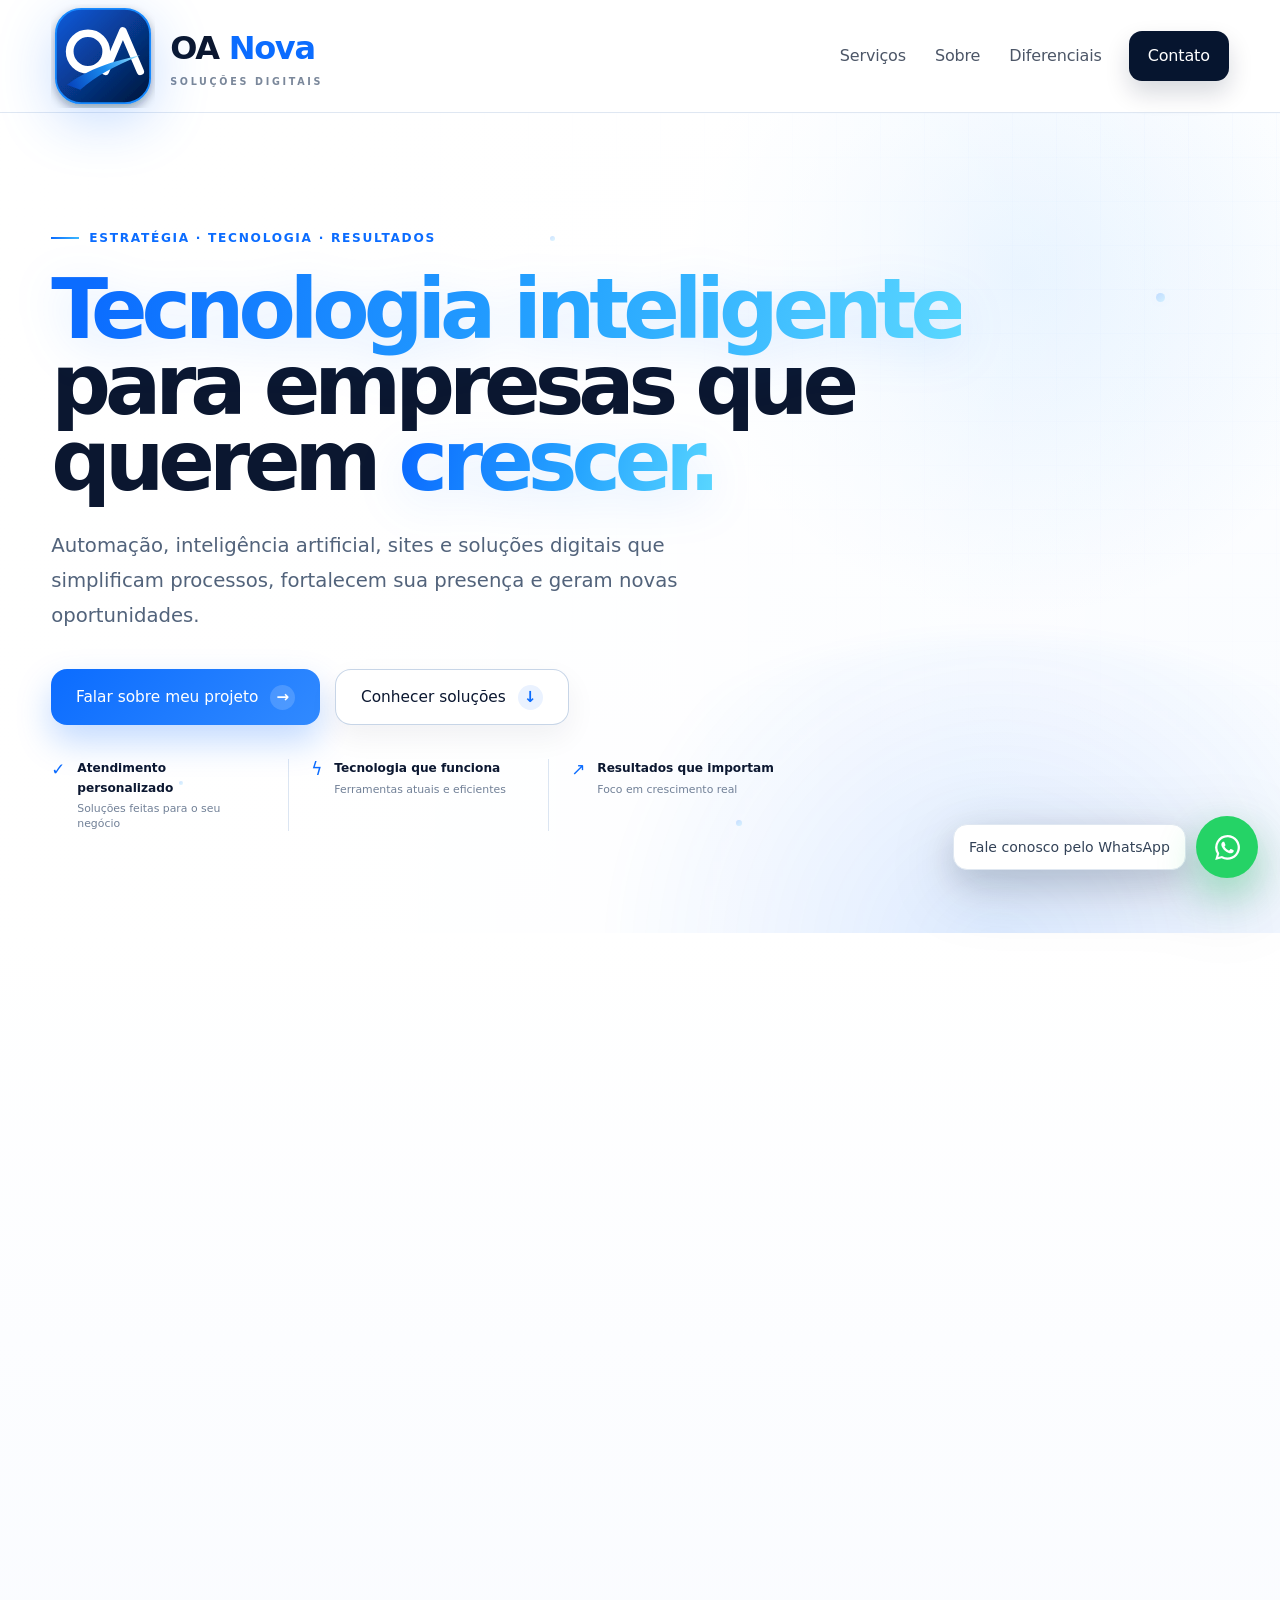
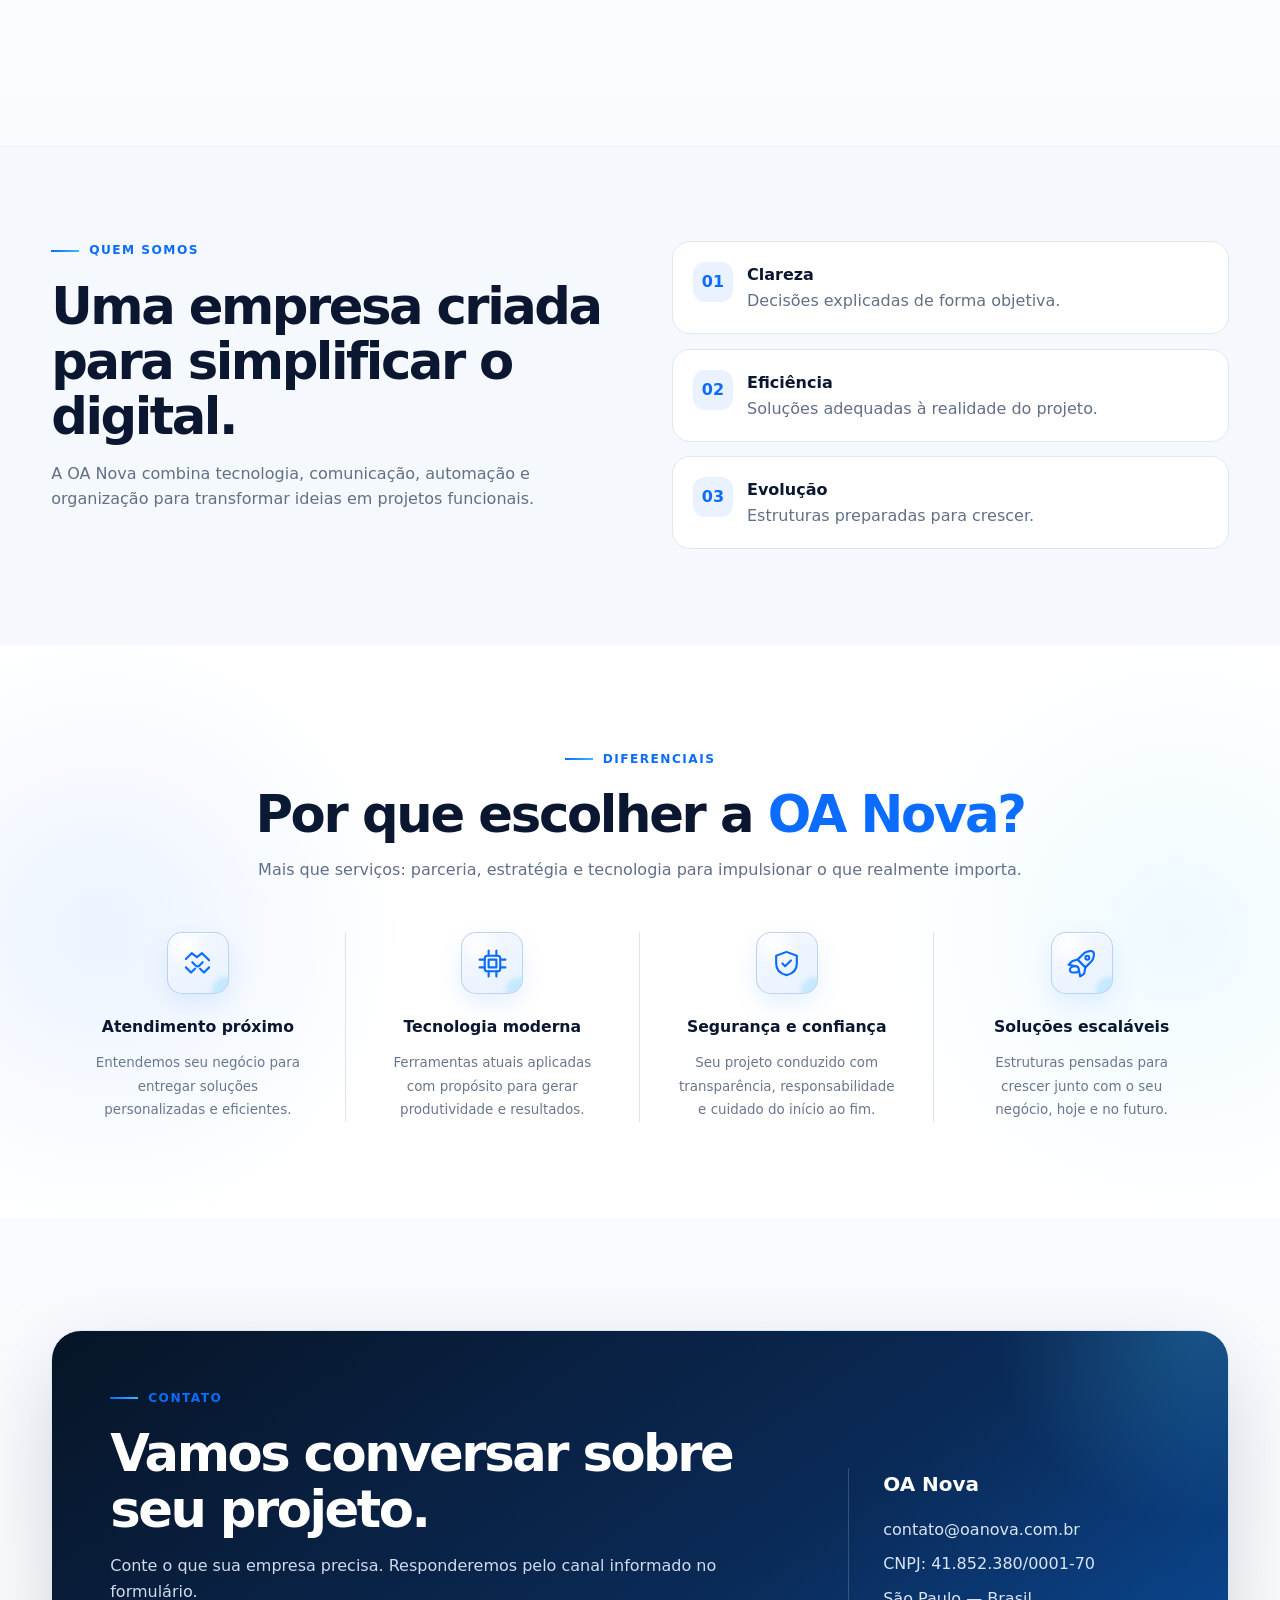
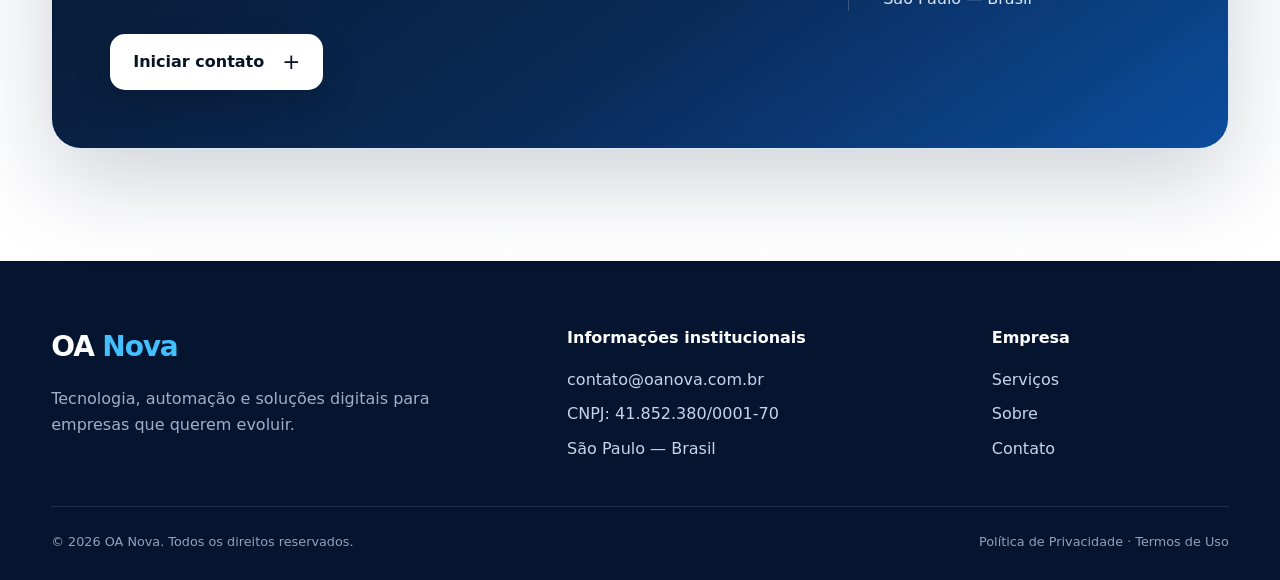
==== commit 7718e5f9: "OA NOVA v8.5 optimizaciones visuales y formulario" ====
--- a/index.html
+++ b/index.html
@@ -42,32 +42,32 @@
 
     <div class="service-grid">
       <article class="service-card reveal">
-        <div class="service-icon"><svg viewBox="0 0 24 24" aria-hidden="true"><path d="M7.2 18.4 4 20l1.1-3.5A8 8 0 1 1 7.2 18.4Z"/><path d="M8.3 9.2c.8 2.2 2.5 3.9 4.7 4.7"/><path d="M14.4 13.5c.5-.2 1-.1 1.5.2"/></svg></div>
+        <div class="service-icon"><svg viewBox="0 0 24 24" aria-hidden="true"><rect x="3" y="4" width="7" height="6" rx="2"/><rect x="14" y="14" width="7" height="6" rx="2"/><path d="M10 7h3a3 3 0 0 1 3 3v4"/><path d="m13 12 3 3 3-3"/></svg></div>
         <div class="service-copy"><h3>Automação para WhatsApp</h3><p>Fluxos inteligentes que atendem, qualificam e convertem mais clientes todos os dias.</p></div>
         <span class="service-arrow">→</span>
       </article>
       <article class="service-card reveal">
-        <div class="service-icon"><svg viewBox="0 0 24 24" aria-hidden="true"><rect x="3" y="4" width="18" height="13" rx="2"/><path d="M8 21h8M12 17v4M7 8h.01M10 8h.01"/></svg></div>
+        <div class="service-icon"><svg viewBox="0 0 24 24" aria-hidden="true"><rect x="3" y="3" width="18" height="15" rx="2"/><path d="M3 8h18"/><path d="m8 12-2 2 2 2"/><path d="m16 12 2 2-2 2"/><path d="m13 11-2 6"/><path d="M9 22h6M12 18v4"/></svg></div>
         <div class="service-copy"><h3>Desenvolvimento de sites</h3><p>Sites modernos, rápidos e responsivos que transmitem confiança e geram resultados.</p></div>
         <span class="service-arrow">→</span>
       </article>
       <article class="service-card reveal">
-        <div class="service-icon"><svg viewBox="0 0 24 24" aria-hidden="true"><path d="M9 4a3 3 0 0 0-3 3v1a3 3 0 0 0-2 3 3 3 0 0 0 2 3v1a3 3 0 0 0 3 3"/><path d="M15 4a3 3 0 0 1 3 3v1a3 3 0 0 1 2 3 3 3 0 0 1-2 3v1a3 3 0 0 1-3 3"/><path d="M9 8v8M15 8v8M9 12h6"/></svg></div>
+        <div class="service-icon"><svg viewBox="0 0 24 24" aria-hidden="true"><path d="M12 3a5 5 0 0 0-5 5v1a4 4 0 0 0-2 3.5A4.5 4.5 0 0 0 9.5 17H10"/><path d="M12 3a5 5 0 0 1 5 5v1a4 4 0 0 1 2 3.5A4.5 4.5 0 0 1 14.5 17H14"/><path d="M9 11h6M12 8v8"/><circle cx="12" cy="19" r="2"/></svg></div>
         <div class="service-copy"><h3>Inteligência artificial</h3><p>IA aplicada à produtividade, criação de conteúdo, análise e atendimento inteligente.</p></div>
         <span class="service-arrow">→</span>
       </article>
       <article class="service-card reveal">
-        <div class="service-icon"><svg viewBox="0 0 24 24" aria-hidden="true"><circle cx="12" cy="12" r="8"/><circle cx="12" cy="12" r="4"/><path d="m15 9 5-5M17 4h3v3"/></svg></div>
+        <div class="service-icon"><svg viewBox="0 0 24 24" aria-hidden="true"><path d="M4 13V7l13-4v14L4 13Z"/><path d="M4 10H2a1 1 0 0 0-1 1v2a1 1 0 0 0 1 1h2"/><path d="m8 14 1.5 6H6l-1-7"/><path d="M18 8a4 4 0 0 1 0 4"/></svg></div>
         <div class="service-copy"><h3>Marketing digital</h3><p>Estratégias de conteúdo, tráfego e posicionamento para atrair e fidelizar clientes.</p></div>
         <span class="service-arrow">→</span>
       </article>
       <article class="service-card reveal">
-        <div class="service-icon"><svg viewBox="0 0 24 24" aria-hidden="true"><path d="M6 2h8l4 4v16H6z"/><path d="M14 2v5h5M9 12h6M9 16h6"/></svg></div>
+        <div class="service-icon"><svg viewBox="0 0 24 24" aria-hidden="true"><path d="m12 2 8 4-8 4-8-4 8-4Z"/><path d="m4 10 8 4 8-4"/><path d="m4 14 8 4 8-4"/><path d="m4 18 8 4 8-4"/></svg></div>
         <div class="service-copy"><h3>Produtos digitais</h3><p>Materiais, guias, templates e recursos digitais para educar, vender e escalar.</p></div>
         <span class="service-arrow">→</span>
       </article>
       <article class="service-card reveal">
-        <div class="service-icon"><svg viewBox="0 0 24 24" aria-hidden="true"><path d="M4 20V10M10 20V6M16 20V3M22 20H2"/><path d="m3 9 5-3 5 2 7-6"/></svg></div>
+        <div class="service-icon"><svg viewBox="0 0 24 24" aria-hidden="true"><circle cx="12" cy="12" r="9"/><circle cx="12" cy="12" r="3"/><path d="m14.2 9.8 4.3-4.3"/><path d="m9.8 14.2-4.3 4.3"/><path d="m9.8 9.8-4.3-4.3"/><path d="m14.2 14.2 4.3 4.3"/></svg></div>
         <div class="service-copy"><h3>Consultoria digital</h3><p>Análises e orientações estratégicas para transformar presença digital em resultados.</p></div>
         <span class="service-arrow">→</span>
       </article>
@@ -84,33 +84,104 @@
     </div>
     <div class="advantage-grid">
       <article class="advantage reveal">
-        <div class="advantage-icon"><svg viewBox="0 0 24 24" aria-hidden="true"><path d="M7.2 18.4 4 20l1.1-3.5A8 8 0 1 1 7.2 18.4Z"/><path d="M8.3 9.2c.8 2.2 2.5 3.9 4.7 4.7"/><path d="M14.4 13.5c.5-.2 1-.1 1.5.2"/></svg></div>
+        <div class="advantage-icon"><svg viewBox="0 0 24 24" aria-hidden="true"><path d="m8 11 2.5 2.5a2 2 0 0 0 3 0L16 11"/><path d="M3 8.5 7.5 4l4 3 4-3L21 9.5"/><path d="m3 15 4 4 3-3"/><path d="m21 15-4 4-3-3"/></svg></div>
         <h3>Atendimento próximo</h3>
         <p>Entendemos seu negócio para entregar soluções personalizadas e eficientes.</p>
       </article>
       <article class="advantage reveal">
-        <div class="advantage-icon"><svg viewBox="0 0 24 24" aria-hidden="true"><path d="m13 2-8 12h7l-1 8 8-12h-7z"/></svg></div>
+        <div class="advantage-icon"><svg viewBox="0 0 24 24" aria-hidden="true"><rect x="6" y="6" width="12" height="12" rx="2"/><path d="M9 9h6v6H9z"/><path d="M9 2v4M15 2v4M9 18v4M15 18v4M2 9h4M2 15h4M18 9h4M18 15h4"/></svg></div>
         <h3>Tecnologia moderna</h3>
         <p>Ferramentas atuais aplicadas com propósito para gerar produtividade e resultados.</p>
       </article>
       <article class="advantage reveal">
-        <div class="advantage-icon"><svg viewBox="0 0 24 24" aria-hidden="true"><path d="M12 3 4 6v6c0 5 3.4 8 8 9 4.6-1 8-4 8-9V6z"/><path d="m9 12 2 2 4-4"/></svg></div>
+        <div class="advantage-icon"><svg viewBox="0 0 24 24" aria-hidden="true"><path d="M12 3 4 6v6c0 5 3.4 8 8 9 4.6-1 8-4 8-9V6z"/><path d="m8.8 12 2.1 2.1 4.5-4.5"/></svg></div>
         <h3>Segurança e confiança</h3>
         <p>Seu projeto conduzido com transparência, responsabilidade e cuidado do início ao fim.</p>
       </article>
       <article class="advantage reveal">
-        <div class="advantage-icon"><svg viewBox="0 0 24 24" aria-hidden="true"><path d="M4 20V10M10 20V6M16 20V3M22 20H2"/><path d="m3 9 5-3 5 2 7-6"/></svg></div>
+        <div class="advantage-icon"><svg viewBox="0 0 24 24" aria-hidden="true"><path d="M14 4c3-2 6-2 7-1 1 1 1 4-1 7l-5 5-6-6 5-5Z"/><path d="m9 9-4 1-3 3 5 1"/><path d="m15 15-1 5-3 2-1-5"/><path d="M5 19c-1 0-2-1-2-2 0-2 2-3 4-3 2 0 3 1 3 3 0 2-2 2-5 2Z"/><circle cx="16.5" cy="7.5" r="1.5"/></svg></div>
         <h3>Soluções escaláveis</h3>
         <p>Estruturas pensadas para crescer junto com o seu negócio, hoje e no futuro.</p>
       </article>
     </div>
   </div>
-</section><section id="contato"><div class="container"><div class="contact reveal"><div><div class="kicker" style="color:#8edcff">Contato</div><h2>Vamos transformar sua ideia em uma estrutura digital real.</h2><p>Conte brevemente o que você precisa.</p></div><a class="btn primary" href="https://wa.me/5511958329165" target="_blank">Solicitar atendimento →</a></div></div></section></main><footer><div class="container foot"><span>© <span id="year"></span> OA Nova.</span><span>CNPJ: 41.852.380/0001-70 · contato@oanova.com.br</span></div></footer><script src="js/main.js"></script>
-<a class="whatsapp-float"
-   href="https://wa.me/5511958329165"
-   target="_blank"
-   rel="noopener noreferrer"
-   aria-label="Fale conosco pelo WhatsApp">
+</section>
+<section id="contato" class="contact-section">
+  <div class="container">
+    <div class="contact-panel reveal">
+      <div class="contact-intro">
+        <div class="kicker">Contato</div>
+        <h2>Vamos conversar sobre seu projeto.</h2>
+        <p>Conte o que sua empresa precisa. Responderemos pelo canal informado no formulário.</p>
+        <button class="contact-toggle" id="contactToggle" type="button" aria-expanded="false" aria-controls="contactFormWrap">
+          <span>Iniciar contato</span>
+          <b aria-hidden="true">+</b>
+        </button>
+      </div>
+
+      <div class="contact-company" aria-label="Informações da empresa">
+        <p class="company-name">OA Nova</p>
+        <a href="mailto:contato@oanova.com.br">contato@oanova.com.br</a>
+        <p>CNPJ: 41.852.380/0001-70</p>
+        <p>São Paulo — Brasil</p>
+      </div>
+
+      <div class="contact-form-wrap" id="contactFormWrap" hidden>
+        <form class="contact-form" id="contactForm" novalidate>
+          <div class="form-grid">
+            <label>Nome
+              <input type="text" name="nome" autocomplete="name" required>
+            </label>
+            <label>Empresa
+              <input type="text" name="empresa" autocomplete="organization">
+            </label>
+            <label>E-mail
+              <input type="email" name="email" autocomplete="email" required>
+            </label>
+            <label>WhatsApp
+              <input type="tel" name="whatsapp" autocomplete="tel" required>
+            </label>
+          </div>
+          <label>Mensagem
+            <textarea name="mensagem" rows="5" required></textarea>
+          </label>
+          <div class="form-footer">
+            <p class="form-status" id="formStatus" role="status" aria-live="polite"></p>
+            <button class="btn primary form-submit" type="submit"><span>Enviar mensagem</span><b aria-hidden="true">→</b></button>
+          </div>
+        </form>
+      </div>
+    </div>
+  </div>
+</section>
+</main>
+<footer class="site-footer">
+  <div class="container footer-grid">
+    <div>
+      <a class="footer-brand" href="#inicio">OA <span>Nova</span></a>
+      <p>Tecnologia, automação e soluções digitais para empresas que querem evoluir.</p>
+    </div>
+    <div class="footer-company">
+      <strong>Informações institucionais</strong>
+      <a href="mailto:contato@oanova.com.br">contato@oanova.com.br</a>
+      <span>CNPJ: 41.852.380/0001-70</span>
+      <span>São Paulo — Brasil</span>
+    </div>
+    <div class="footer-links">
+      <strong>Empresa</strong>
+      <a href="#servicos">Serviços</a>
+      <a href="#sobre">Sobre</a>
+      <a href="#contato">Contato</a>
+    </div>
+  </div>
+  <div class="container footer-bottom">
+    <span>© <span id="year"></span> OA Nova. Todos os direitos reservados.</span>
+    <span>Política de Privacidade · Termos de Uso</span>
+  </div>
+</footer>
+<script src="js/main.js"></script>
+
+<a class="whatsapp-float" href="https://wa.me/5511958329165" target="_blank" rel="noopener noreferrer" aria-label="Fale conosco pelo WhatsApp">
   <span class="whatsapp-label">Fale conosco pelo WhatsApp</span>
   <span class="whatsapp-button" aria-hidden="true">
     <svg viewBox="0 0 32 32" xmlns="http://www.w3.org/2000/svg">
@@ -118,5 +189,4 @@
     </svg>
   </span>
 </a>
-
-</body></html>
+</body></html>
--- a/css/style.css
+++ b/css/style.css
@@ -1396,3 +1396,247 @@
     background:linear-gradient(90deg,rgba(255,255,255,.98),rgba(255,255,255,.80));
   }
 }
+
+/* =====================================================
+   OA NOVA V8.2 — CONTATO CORPORATIVO
+===================================================== */
+.contact-section{
+  padding:112px 0;
+  background:linear-gradient(180deg,#f8fbff 0%,#fff 100%);
+}
+.contact-panel{
+  display:grid;
+  grid-template-columns:minmax(0,1.35fr) minmax(280px,.65fr);
+  gap:52px 70px;
+  padding:58px;
+  border:1px solid #dce7f4;
+  border-radius:30px;
+  background:linear-gradient(145deg,#071426 0%,#0a2a57 58%,#0b4d9d 100%);
+  color:#fff;
+  box-shadow:0 34px 90px rgba(6,21,47,.18);
+  overflow:hidden;
+  position:relative;
+}
+.contact-panel::before{
+  content:"";
+  position:absolute;
+  width:420px;height:420px;
+  right:-180px;top:-220px;
+  border-radius:50%;
+  background:radial-gradient(circle,rgba(72,200,255,.24),transparent 68%);
+  pointer-events:none;
+}
+.contact-intro,.contact-company,.contact-form-wrap{position:relative;z-index:1}
+.contact-intro h2{max-width:720px;margin-bottom:16px;font-weight:620}
+.contact-intro>p{max-width:650px;margin:0;color:#cfdbeb}
+.contact-toggle{
+  margin-top:30px;
+  min-height:56px;
+  padding:0 22px;
+  display:inline-flex;
+  align-items:center;
+  gap:18px;
+  border:1px solid rgba(255,255,255,.2);
+  border-radius:15px;
+  background:#fff;
+  color:#071426;
+  font:inherit;
+  font-weight:650;
+  cursor:pointer;
+  box-shadow:0 15px 35px rgba(0,0,0,.17);
+  transition:transform .35s var(--ease),box-shadow .35s,background .35s;
+}
+.contact-toggle:hover{transform:translateY(-3px);box-shadow:0 21px 42px rgba(0,0,0,.22)}
+.contact-toggle b{font-size:1.35rem;font-weight:400;transition:transform .4s var(--ease)}
+.contact-toggle[aria-expanded="true"] b{transform:rotate(45deg)}
+.contact-company{
+  align-self:center;
+  padding-left:34px;
+  border-left:1px solid rgba(255,255,255,.18);
+  display:grid;
+  gap:9px;
+}
+.contact-company p,.contact-company a{margin:0;color:#d8e4f2;text-decoration:none}
+.contact-company a:hover{color:#fff}
+.contact-company .company-name{color:#fff;font-size:1.25rem;font-weight:700;margin-bottom:8px}
+.contact-form-wrap{
+  grid-column:1/-1;
+  max-height:0;
+  opacity:0;
+  transform:translateY(-18px);
+  transition:max-height .65s var(--ease),opacity .45s ease,transform .55s var(--ease),padding-top .55s var(--ease);
+  overflow:hidden;
+}
+.contact-form-wrap.is-open{
+  max-height:900px;
+  opacity:1;
+  transform:none;
+  padding-top:8px;
+}
+.contact-form{
+  padding-top:38px;
+  border-top:1px solid rgba(255,255,255,.16);
+}
+.form-grid{display:grid;grid-template-columns:repeat(2,1fr);gap:20px}
+.contact-form label{display:grid;gap:8px;color:#dbe7f5;font-size:.8rem;font-weight:600}
+.contact-form input,.contact-form textarea{
+  width:100%;
+  border:1px solid rgba(255,255,255,.18);
+  border-radius:13px;
+  background:rgba(255,255,255,.09);
+  color:#fff;
+  padding:14px 15px;
+  font:inherit;
+  outline:none;
+  transition:border-color .25s,background .25s,box-shadow .25s;
+}
+.contact-form input:focus,.contact-form textarea:focus{
+  border-color:#55cfff;
+  background:rgba(255,255,255,.13);
+  box-shadow:0 0 0 4px rgba(72,200,255,.11);
+}
+.contact-form textarea{resize:vertical;min-height:130px}
+.contact-form>label{margin-top:20px}
+.form-footer{display:flex;align-items:center;justify-content:space-between;gap:20px;margin-top:24px}
+.form-status{margin:0;color:#bcd1e8;font-size:.84rem}
+.form-status.error{color:#ffb4b4}.form-status.success{color:#9ee6bd}
+.form-submit{border:0;cursor:pointer;font:inherit;gap:10px}
+.site-footer{padding:64px 0 28px;background:#06152f;color:#c7d5e7;border-top:0}
+.footer-grid{display:grid;grid-template-columns:1.25fr 1fr .65fr;gap:60px;padding-bottom:44px}
+.footer-brand{display:inline-block;color:#fff;text-decoration:none;font-size:1.75rem;font-weight:700;letter-spacing:-.04em}
+.footer-brand span{color:#43bfff}
+.footer-grid p{max-width:430px;color:#9fb0c5}
+.footer-company,.footer-links{display:grid;align-content:start;gap:9px}
+.footer-company strong,.footer-links strong{color:#fff;margin-bottom:7px}
+.footer-company a,.footer-links a{color:#c7d5e7;text-decoration:none}
+.footer-company a:hover,.footer-links a:hover{color:#fff}
+.footer-bottom{display:flex;justify-content:space-between;gap:24px;flex-wrap:wrap;padding-top:25px;border-top:1px solid rgba(255,255,255,.12);font-size:.8rem;color:#8fa2ba}
+.whatsapp-float{display:none!important}
+@media(max-width:800px){
+  .contact-panel{grid-template-columns:1fr;padding:38px 28px;gap:36px}
+  .contact-company{padding:28px 0 0;border-left:0;border-top:1px solid rgba(255,255,255,.18)}
+  .form-grid{grid-template-columns:1fr}
+  .form-footer{align-items:stretch;flex-direction:column}
+  .form-submit{justify-content:center;width:100%}
+  .footer-grid{grid-template-columns:1fr;gap:34px}
+}
+
+
+/* =====================================================
+   OA NOVA V8.3 — AJUSTES APROVADOS
+===================================================== */
+.hero-full h1{
+  font-size:clamp(3.78rem,6.52vw,6.84rem);
+}
+.service-icon{
+  border:1px solid rgba(11,108,255,.12);
+  background:linear-gradient(145deg,#f4f8ff,#e8f2ff);
+  box-shadow:0 10px 24px rgba(11,108,255,.08),inset 0 1px 0 rgba(255,255,255,.9);
+}
+.service-icon svg{
+  width:24px;
+  height:24px;
+  stroke-width:1.65;
+}
+.service-card:hover .service-icon{
+  background:linear-gradient(145deg,#0b6cff,#43c6ff);
+  color:#fff;
+  border-color:transparent;
+  box-shadow:0 14px 30px rgba(11,108,255,.24);
+}
+.whatsapp-float{display:flex!important}
+.whatsapp-button svg{fill:#fff}
+@media(max-width:1000px){
+  .hero-full h1{font-size:clamp(3.6rem,7.56vw,5.76rem)}
+}
+@media(max-width:700px){
+  .hero-full h1{font-size:clamp(2.88rem,12.6vw,4.14rem)}
+}
+
+/* =====================================================
+   OA NOVA V8.4 — ICONOGRAFIA PREMIUM E EXCLUSIVA
+===================================================== */
+.service-icon,
+.advantage-icon{
+  position:relative;
+  overflow:hidden;
+  border:1px solid rgba(168,197,234,.72);
+  border-radius:15px;
+  background:
+    radial-gradient(circle at 28% 20%,rgba(255,255,255,.96),transparent 38%),
+    linear-gradient(145deg,#f4f8ff 0%,#e8f2ff 100%);
+  color:#0b6cff;
+  box-shadow:
+    0 10px 24px rgba(11,108,255,.10),
+    inset 0 1px 0 rgba(255,255,255,.95);
+}
+.service-icon::after,
+.advantage-icon::after{
+  content:"";
+  position:absolute;
+  width:28px;
+  height:28px;
+  right:-12px;
+  bottom:-12px;
+  border-radius:50%;
+  background:rgba(72,200,255,.22);
+  filter:blur(2px);
+}
+.service-icon svg,
+.advantage-icon svg{
+  position:relative;
+  z-index:1;
+  stroke-width:1.65;
+}
+.service-card:hover .service-icon,
+.advantage:hover .advantage-icon{
+  border-color:rgba(11,108,255,.45);
+  background:
+    radial-gradient(circle at 28% 20%,rgba(255,255,255,.28),transparent 38%),
+    linear-gradient(145deg,#0a5ce0 0%,#28a9ff 100%);
+  color:#fff;
+  box-shadow:0 16px 34px rgba(11,108,255,.24);
+}
+
+/* =====================================================
+   OA NOVA V8.5 — PERFORMANCE PASS
+===================================================== */
+.hero-mesh-background{
+  filter:none !important;
+  opacity:.9;
+}
+.hero-overlay{
+  backdrop-filter:none !important;
+}
+header{
+  backdrop-filter:blur(12px) saturate(125%);
+}
+.service-card,
+.advantage,
+.contact,
+.whatsapp-label,
+.whatsapp-button{
+  will-change:auto !important;
+}
+.service-card,
+.advantage,
+.reveal{
+  transition-duration:.48s !important;
+}
+.hero-particles i{
+  box-shadow:0 0 14px rgba(11,108,255,.28);
+}
+@media(max-width:700px){
+  .hero-particles,
+  .hero::after,
+  .mesh-glow,
+  .mesh-orbit{
+    display:none !important;
+  }
+  .hero-mesh-background{
+    opacity:.42;
+  }
+  header{
+    backdrop-filter:blur(8px);
+  }
+}
